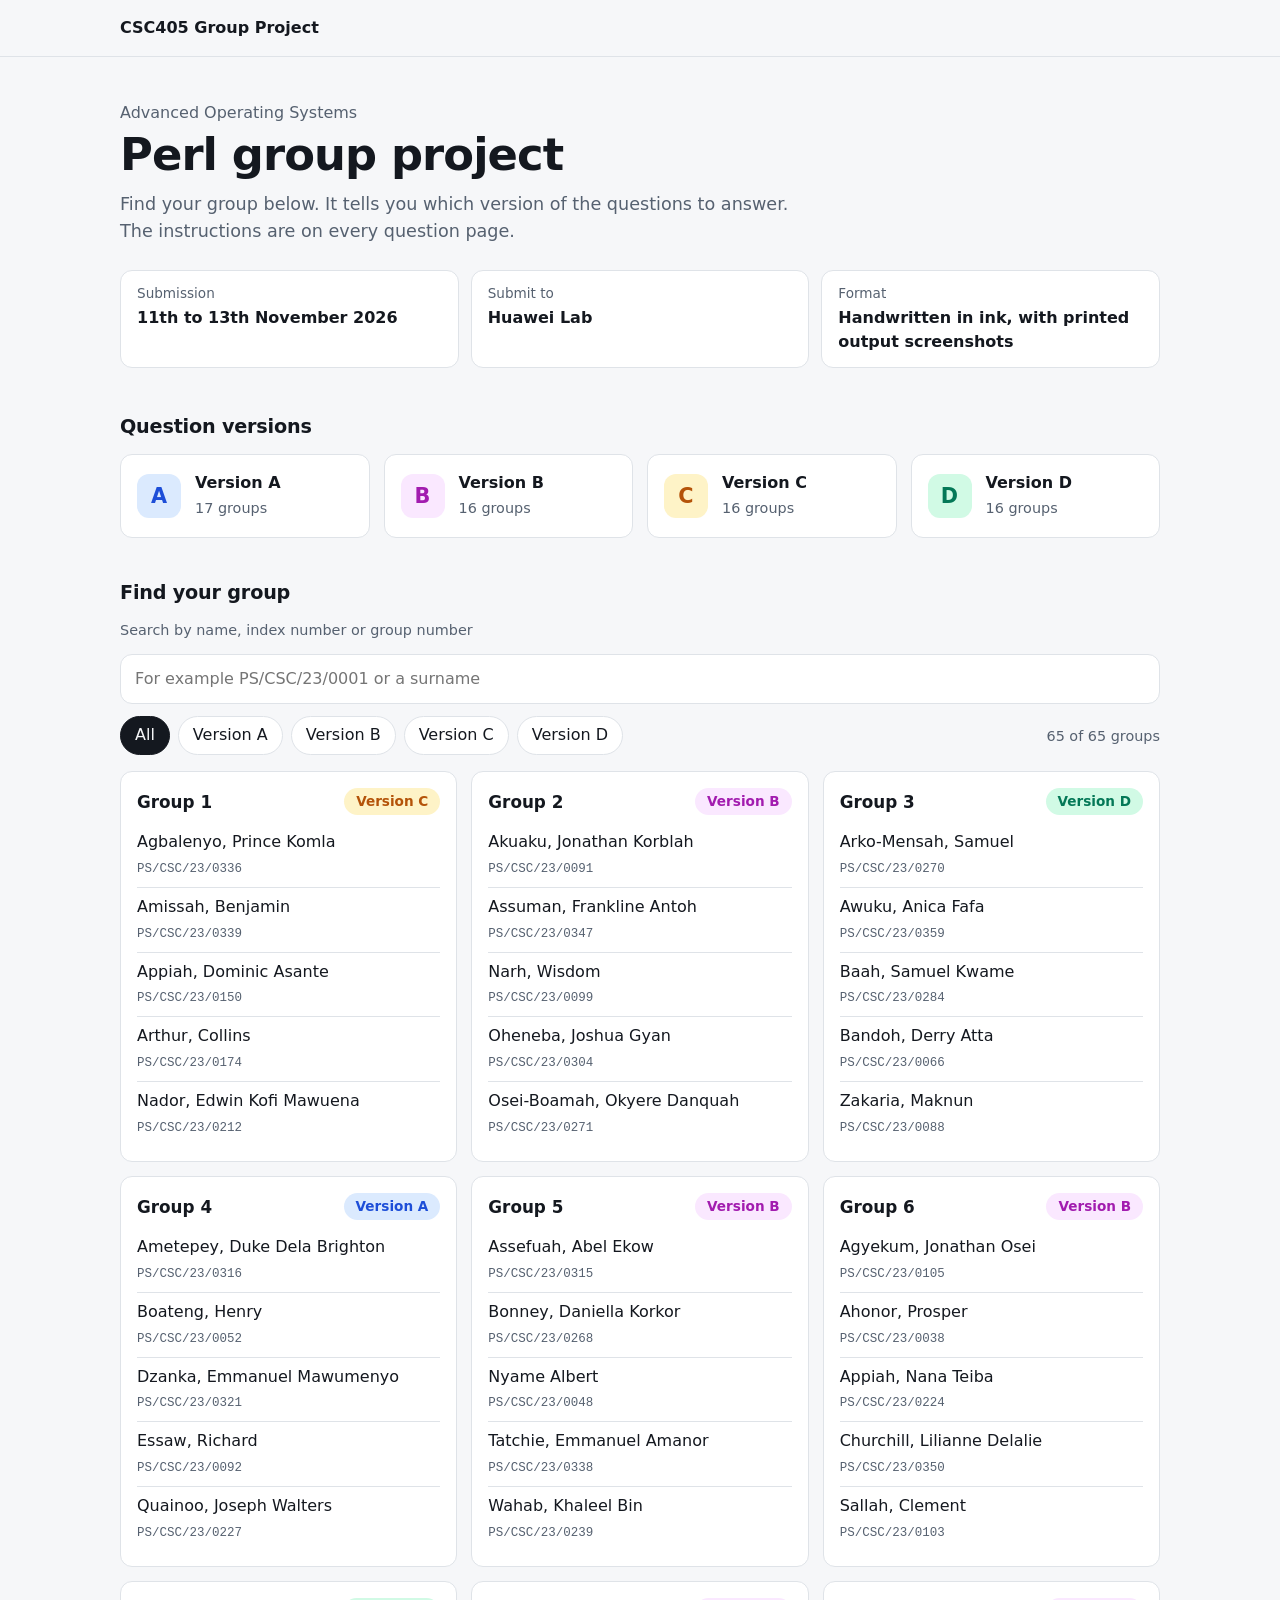
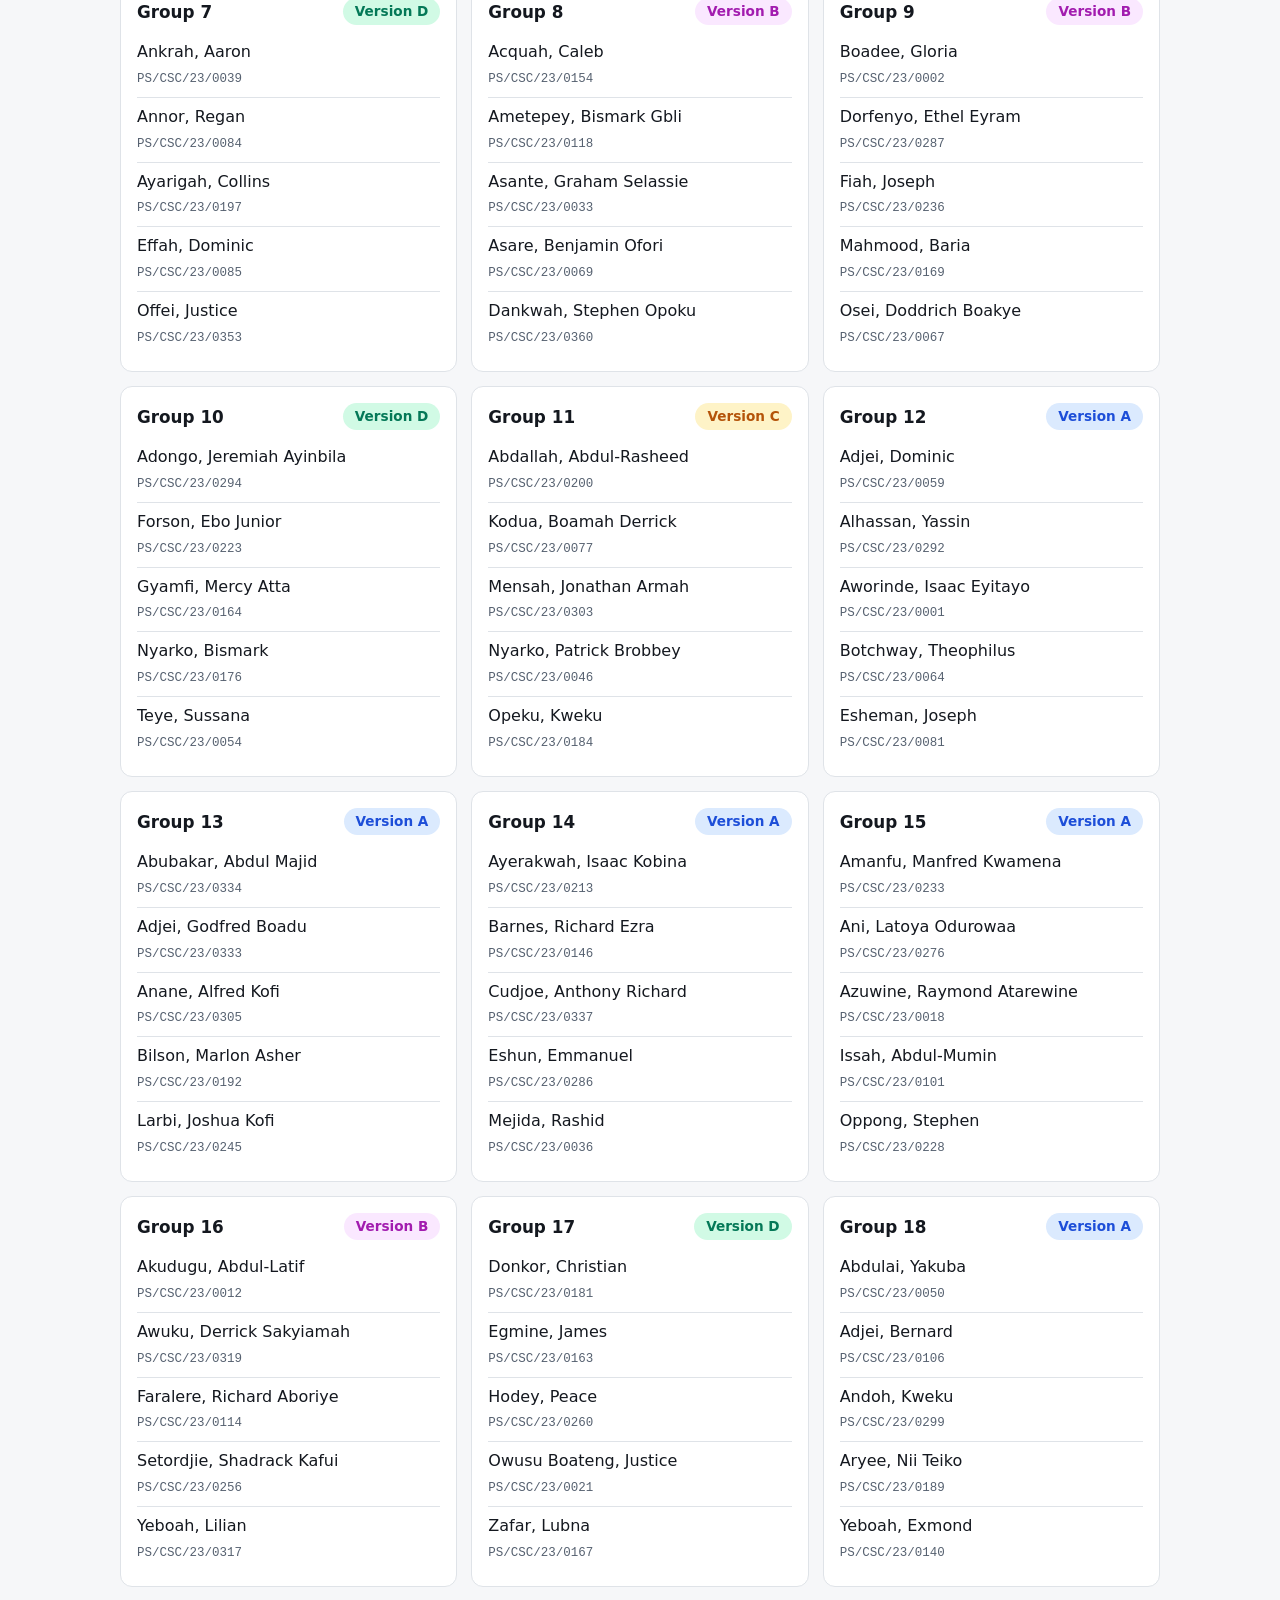
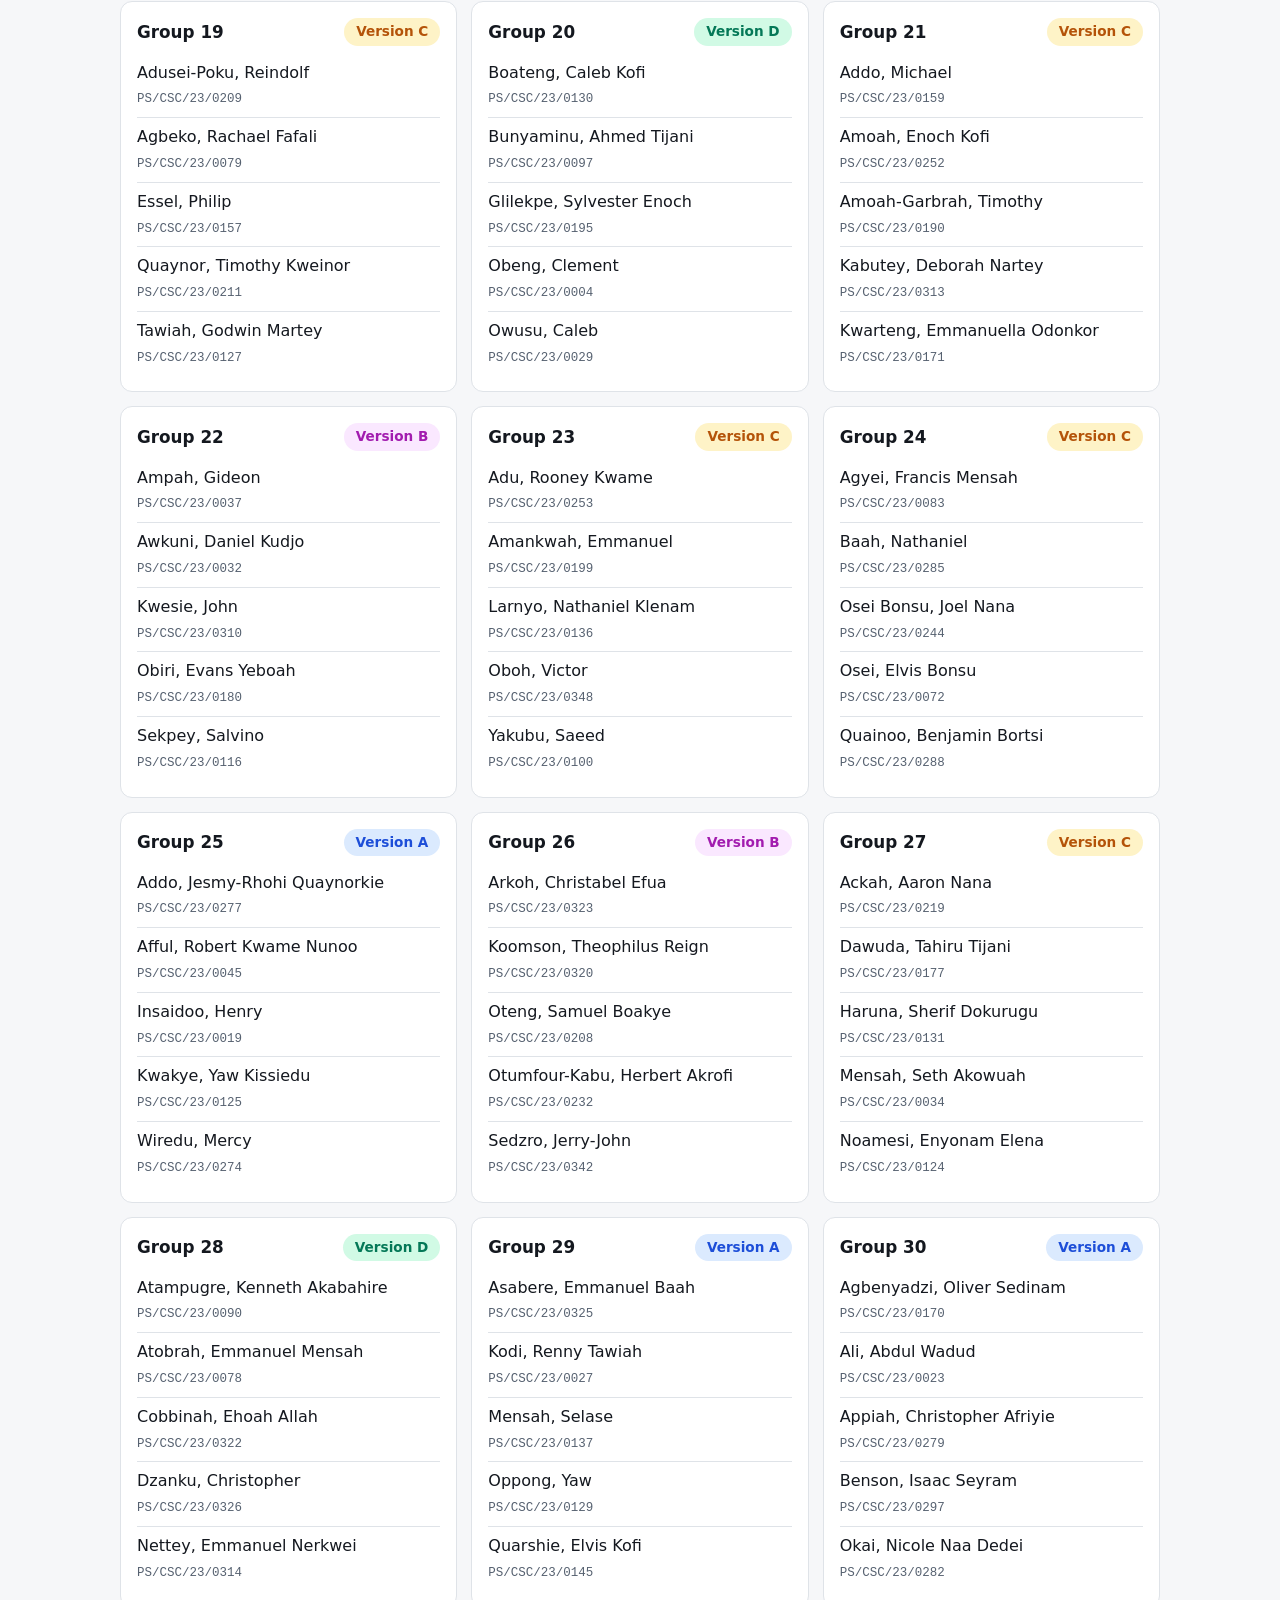
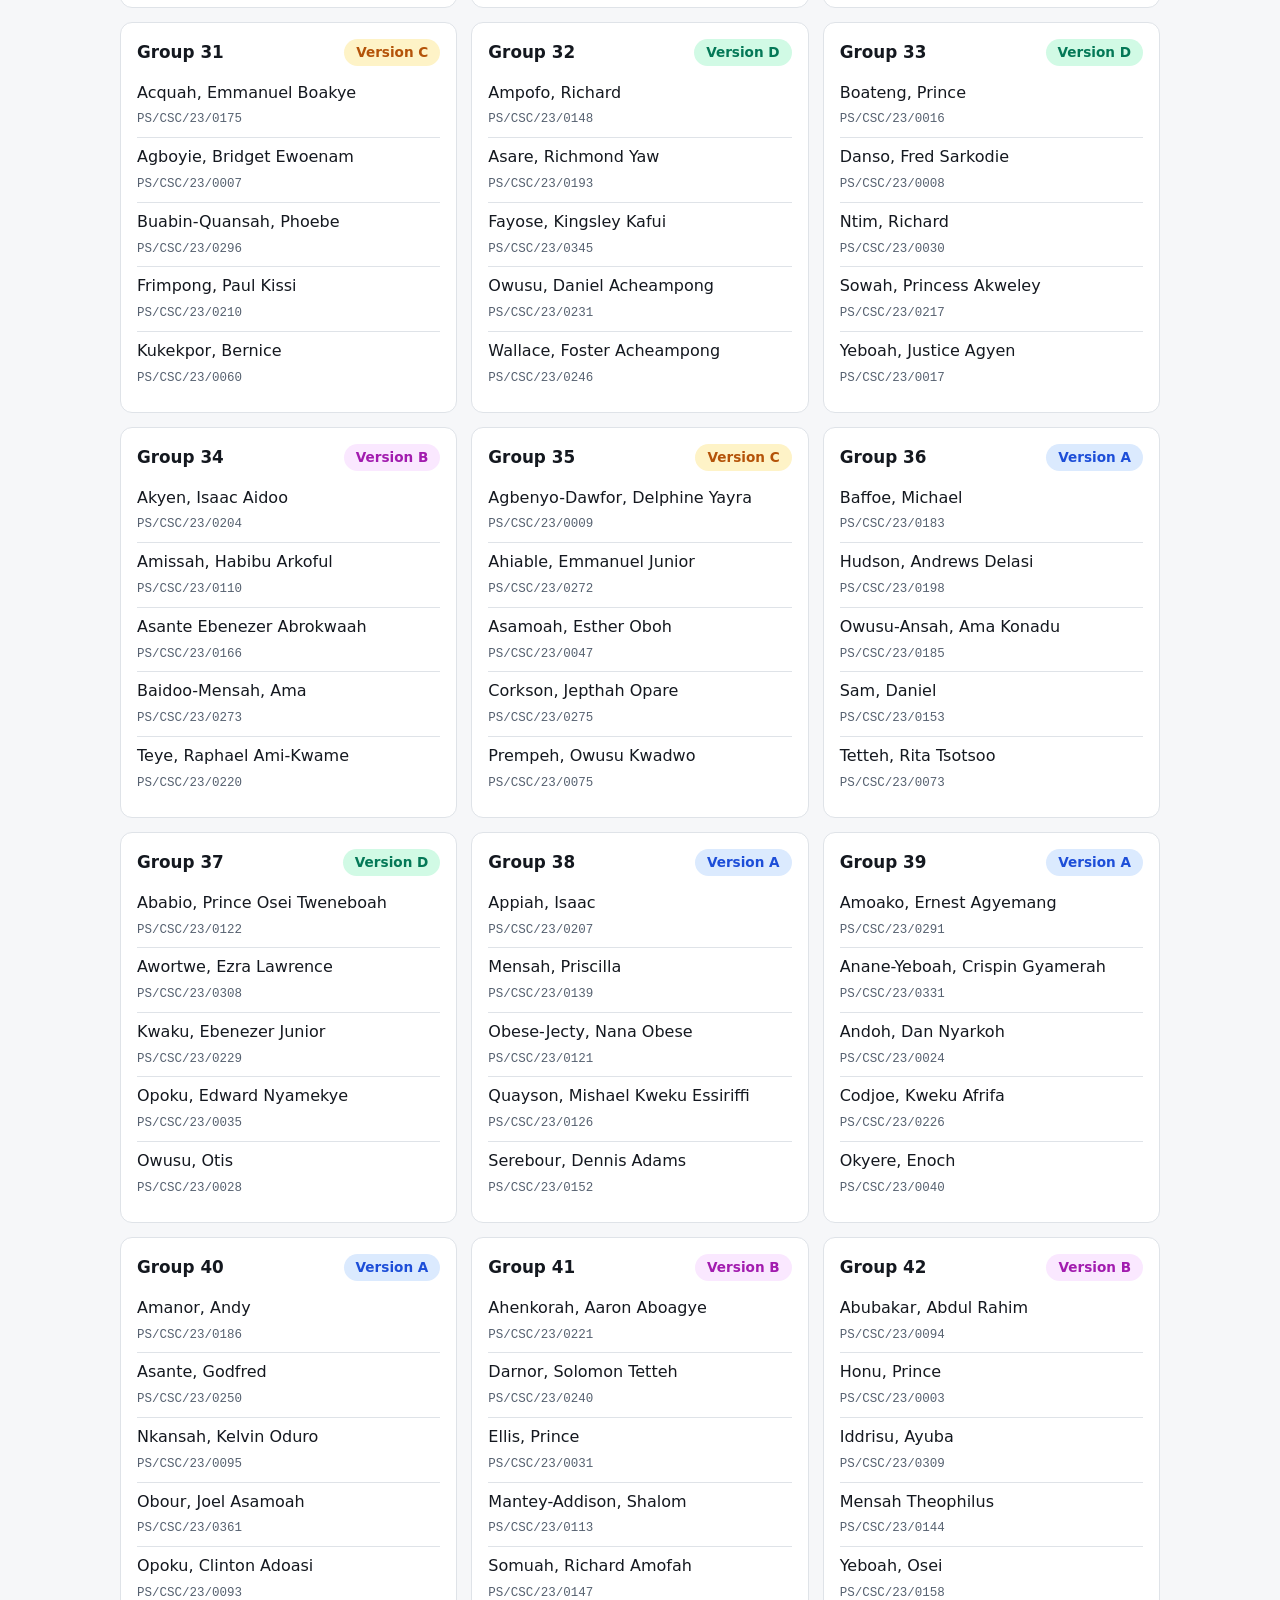
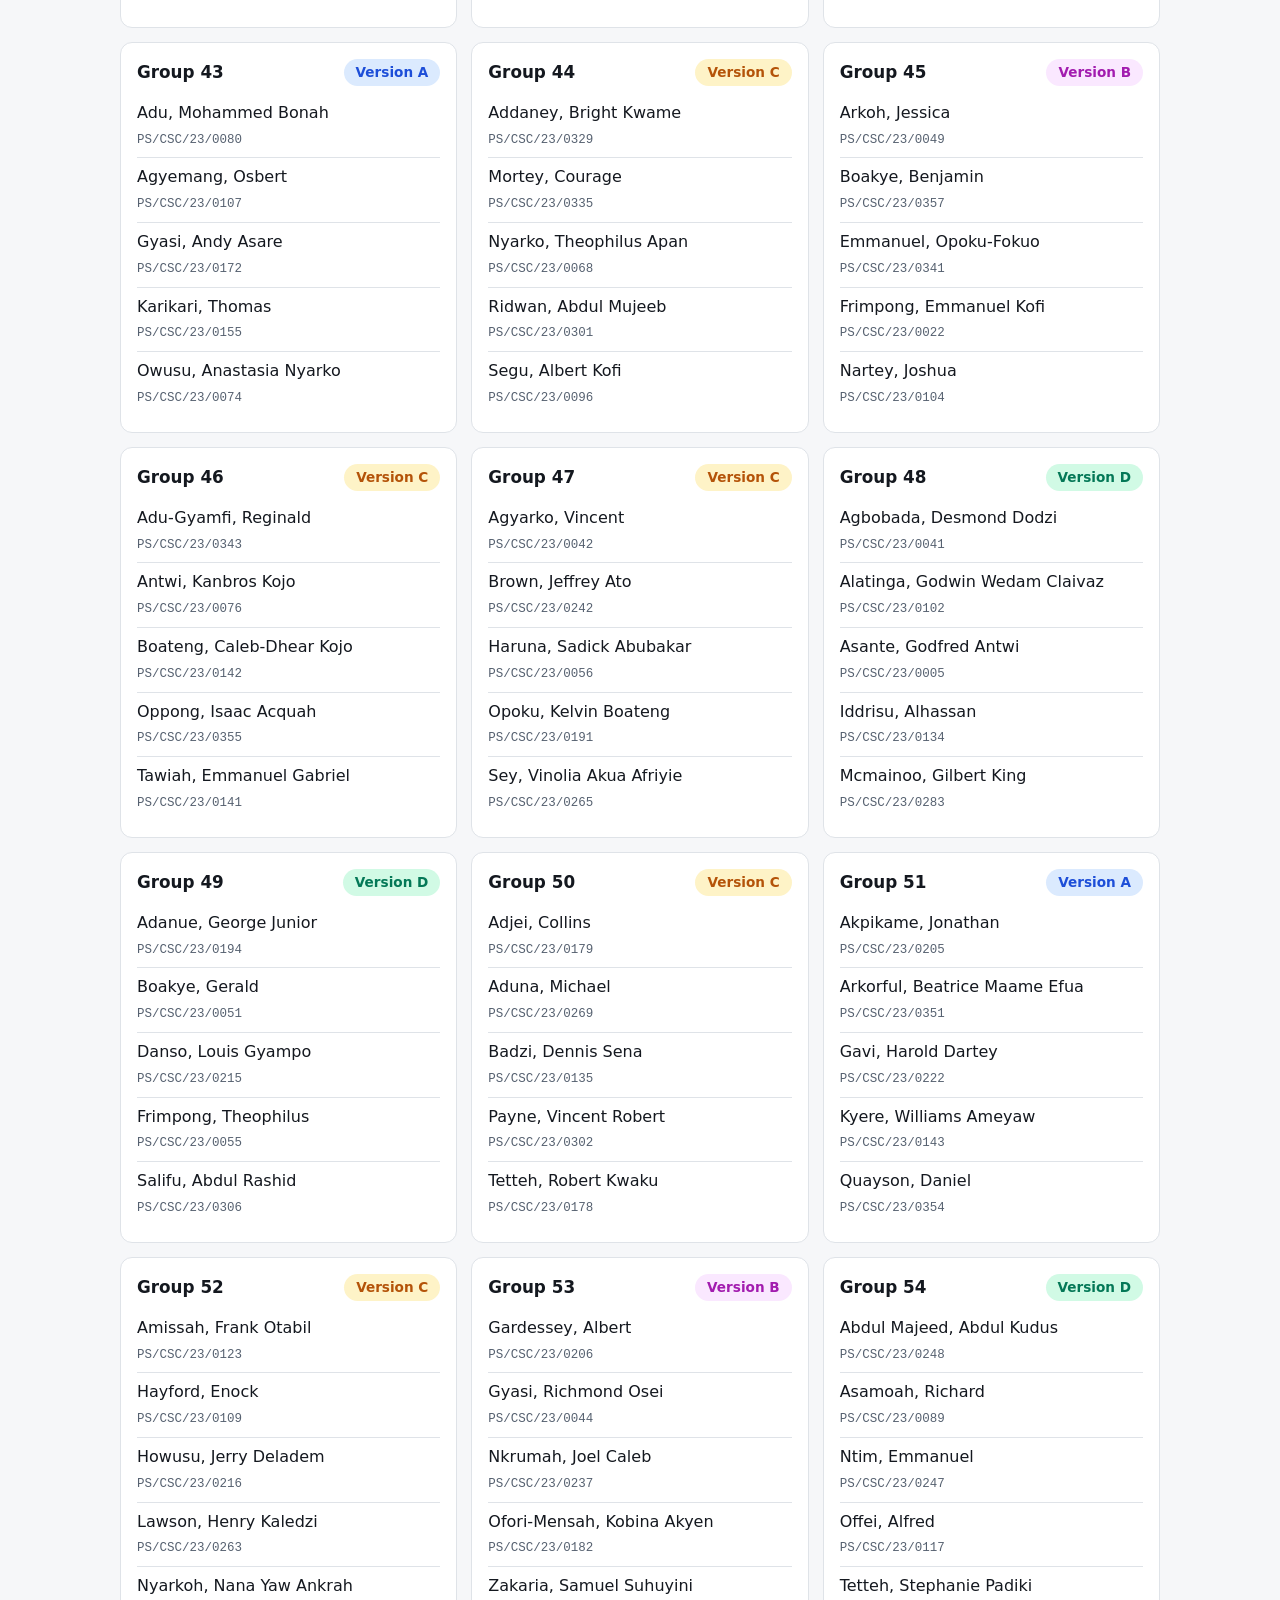
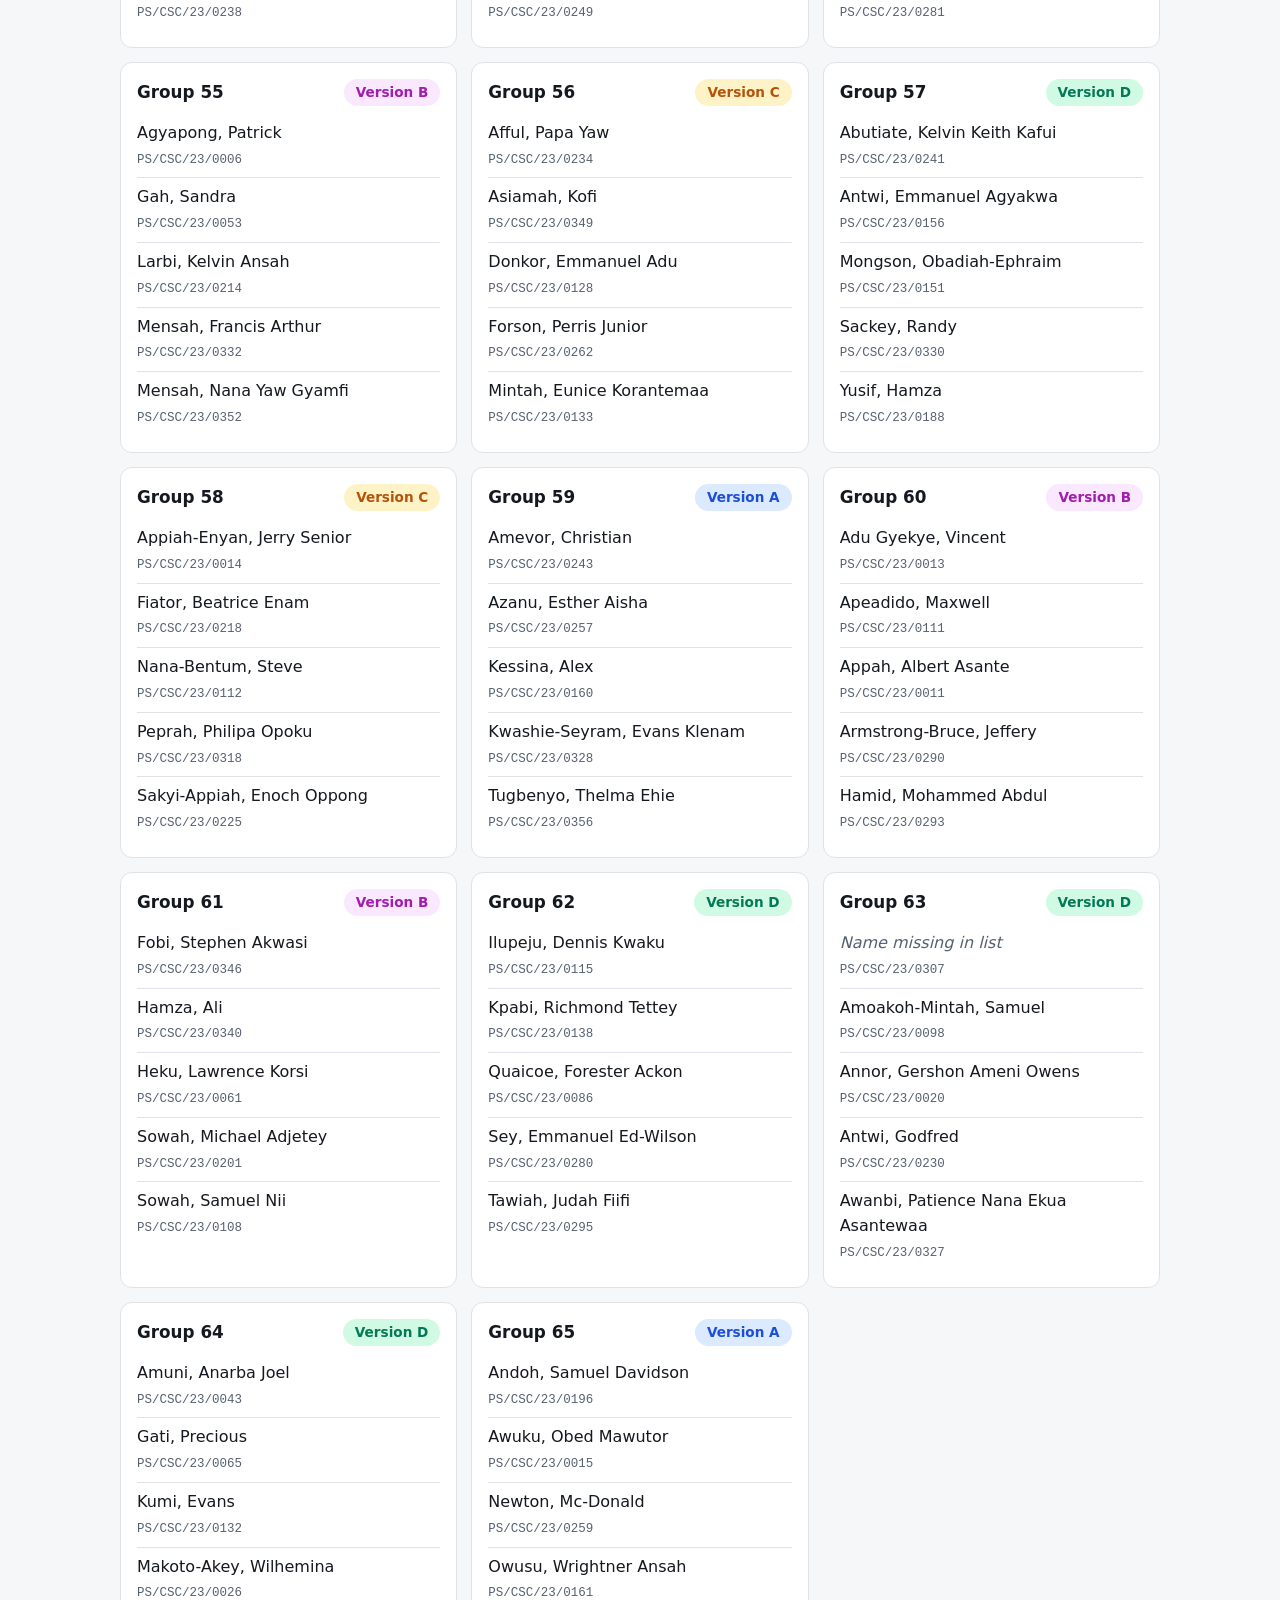
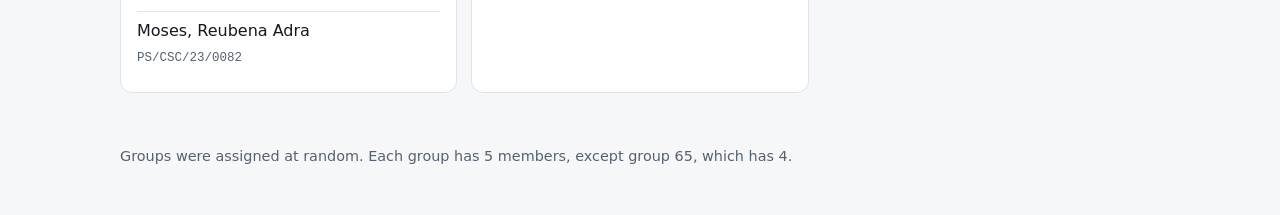
==== index.html @ 4ad29eab "perl" ====
<!DOCTYPE html>
<html lang="en"><head><meta charset="utf-8">
<meta name="viewport" content="width=device-width, initial-scale=1">
<meta name="robots" content="noindex, nofollow">
<meta name="description" content="Find your group and your version of the CSC405 Perl group project questions.">
<link rel="icon" href="data:,">
<link rel="stylesheet" href="style.css">
<title>CSC405 Perl Group Project</title></head>
<body>
<header class="bar"><div class="wrap bar-in"><span class="brand">CSC405 Group Project</span></div></header>
<main class="wrap">
<section class="hero"><p class="muted" style="margin-bottom:4px">Advanced Operating Systems</p><h1>Perl group project</h1>
<p class="lead">Find your group below. It tells you which version of the questions to answer. The instructions are on every question page.</p>
<dl class="facts"><div><dt>Submission</dt><dd>11th to 13th November 2026</dd></div><div><dt>Submit to</dt><dd>Huawei Lab</dd></div><div><dt>Format</dt><dd>Handwritten in ink, with printed output screenshots</dd></div></dl></section>
<section class="block"><h2>Question versions</h2><div class="vgrid"><a class="vcard" href="a.html"><span class="big v-a">A</span><span><strong>Version A</strong><span class="muted small">17 groups</span></span></a><a class="vcard" href="b.html"><span class="big v-b">B</span><span><strong>Version B</strong><span class="muted small">16 groups</span></span></a><a class="vcard" href="c.html"><span class="big v-c">C</span><span><strong>Version C</strong><span class="muted small">16 groups</span></span></a><a class="vcard" href="d.html"><span class="big v-d">D</span><span><strong>Version D</strong><span class="muted small">16 groups</span></span></a></div></section>
<section class="block"><h2>Find your group</h2>
<div class="find"><label class="small muted" for="q">Search by name, index number or group number</label><input id="q" type="search" placeholder="For example PS/CSC/23/0001 or a surname" autocomplete="off"><div class="chips"><button class="chip" type="button" data-v="all" aria-pressed="true">All</button><button class="chip" type="button" data-v="A" aria-pressed="false">Version A</button><button class="chip" type="button" data-v="B" aria-pressed="false">Version B</button><button class="chip" type="button" data-v="C" aria-pressed="false">Version C</button><button class="chip" type="button" data-v="D" aria-pressed="false">Version D</button><span id="count" class="small muted">65 of 65 groups</span></div></div>
<div class="grid">
<article class="group" id="g1" data-v="C" data-s="group 1 agbalenyo, prince komla ps/csc/23/0336 amissah, benjamin ps/csc/23/0339 appiah, dominic asante ps/csc/23/0150 arthur, collins ps/csc/23/0174 nador, edwin kofi mawuena ps/csc/23/0212"><div class="g-head"><h3>Group 1</h3><a class="badge v-c" href="c.html">Version C</a></div><ul class="mem"><li><span class="nm">Agbalenyo, Prince Komla</span><span class="rg">PS/CSC/23/0336</span></li><li><span class="nm">Amissah, Benjamin</span><span class="rg">PS/CSC/23/0339</span></li><li><span class="nm">Appiah, Dominic Asante</span><span class="rg">PS/CSC/23/0150</span></li><li><span class="nm">Arthur, Collins</span><span class="rg">PS/CSC/23/0174</span></li><li><span class="nm">Nador, Edwin Kofi Mawuena</span><span class="rg">PS/CSC/23/0212</span></li></ul></article>
<article class="group" id="g2" data-v="B" data-s="group 2 akuaku, jonathan korblah ps/csc/23/0091 assuman, frankline antoh ps/csc/23/0347 narh, wisdom ps/csc/23/0099 oheneba, joshua gyan ps/csc/23/0304 osei-boamah, okyere danquah ps/csc/23/0271"><div class="g-head"><h3>Group 2</h3><a class="badge v-b" href="b.html">Version B</a></div><ul class="mem"><li><span class="nm">Akuaku, Jonathan Korblah</span><span class="rg">PS/CSC/23/0091</span></li><li><span class="nm">Assuman, Frankline Antoh</span><span class="rg">PS/CSC/23/0347</span></li><li><span class="nm">Narh, Wisdom</span><span class="rg">PS/CSC/23/0099</span></li><li><span class="nm">Oheneba, Joshua Gyan</span><span class="rg">PS/CSC/23/0304</span></li><li><span class="nm">Osei-Boamah, Okyere Danquah</span><span class="rg">PS/CSC/23/0271</span></li></ul></article>
<article class="group" id="g3" data-v="D" data-s="group 3 arko-mensah, samuel ps/csc/23/0270 awuku, anica fafa ps/csc/23/0359 baah, samuel kwame ps/csc/23/0284 bandoh, derry atta ps/csc/23/0066 zakaria, maknun ps/csc/23/0088"><div class="g-head"><h3>Group 3</h3><a class="badge v-d" href="d.html">Version D</a></div><ul class="mem"><li><span class="nm">Arko-Mensah, Samuel</span><span class="rg">PS/CSC/23/0270</span></li><li><span class="nm">Awuku, Anica Fafa</span><span class="rg">PS/CSC/23/0359</span></li><li><span class="nm">Baah, Samuel Kwame</span><span class="rg">PS/CSC/23/0284</span></li><li><span class="nm">Bandoh, Derry Atta</span><span class="rg">PS/CSC/23/0066</span></li><li><span class="nm">Zakaria, Maknun</span><span class="rg">PS/CSC/23/0088</span></li></ul></article>
<article class="group" id="g4" data-v="A" data-s="group 4 ametepey, duke dela brighton ps/csc/23/0316 boateng, henry ps/csc/23/0052 dzanka, emmanuel mawumenyo ps/csc/23/0321 essaw, richard ps/csc/23/0092 quainoo, joseph walters ps/csc/23/0227"><div class="g-head"><h3>Group 4</h3><a class="badge v-a" href="a.html">Version A</a></div><ul class="mem"><li><span class="nm">Ametepey, Duke Dela Brighton</span><span class="rg">PS/CSC/23/0316</span></li><li><span class="nm">Boateng, Henry</span><span class="rg">PS/CSC/23/0052</span></li><li><span class="nm">Dzanka, Emmanuel Mawumenyo</span><span class="rg">PS/CSC/23/0321</span></li><li><span class="nm">Essaw, Richard</span><span class="rg">PS/CSC/23/0092</span></li><li><span class="nm">Quainoo, Joseph Walters</span><span class="rg">PS/CSC/23/0227</span></li></ul></article>
<article class="group" id="g5" data-v="B" data-s="group 5 assefuah, abel ekow ps/csc/23/0315 bonney, daniella korkor ps/csc/23/0268 nyame albert ps/csc/23/0048 tatchie, emmanuel amanor ps/csc/23/0338 wahab, khaleel bin ps/csc/23/0239"><div class="g-head"><h3>Group 5</h3><a class="badge v-b" href="b.html">Version B</a></div><ul class="mem"><li><span class="nm">Assefuah, Abel Ekow</span><span class="rg">PS/CSC/23/0315</span></li><li><span class="nm">Bonney, Daniella Korkor</span><span class="rg">PS/CSC/23/0268</span></li><li><span class="nm">Nyame Albert</span><span class="rg">PS/CSC/23/0048</span></li><li><span class="nm">Tatchie, Emmanuel Amanor</span><span class="rg">PS/CSC/23/0338</span></li><li><span class="nm">Wahab, Khaleel Bin</span><span class="rg">PS/CSC/23/0239</span></li></ul></article>
<article class="group" id="g6" data-v="B" data-s="group 6 agyekum, jonathan osei ps/csc/23/0105 ahonor, prosper ps/csc/23/0038 appiah, nana teiba ps/csc/23/0224 churchill, lilianne delalie ps/csc/23/0350 sallah, clement ps/csc/23/0103"><div class="g-head"><h3>Group 6</h3><a class="badge v-b" href="b.html">Version B</a></div><ul class="mem"><li><span class="nm">Agyekum, Jonathan Osei</span><span class="rg">PS/CSC/23/0105</span></li><li><span class="nm">Ahonor, Prosper</span><span class="rg">PS/CSC/23/0038</span></li><li><span class="nm">Appiah, Nana Teiba</span><span class="rg">PS/CSC/23/0224</span></li><li><span class="nm">Churchill, Lilianne Delalie</span><span class="rg">PS/CSC/23/0350</span></li><li><span class="nm">Sallah, Clement</span><span class="rg">PS/CSC/23/0103</span></li></ul></article>
<article class="group" id="g7" data-v="D" data-s="group 7 ankrah, aaron ps/csc/23/0039 annor, regan ps/csc/23/0084 ayarigah, collins ps/csc/23/0197 effah, dominic ps/csc/23/0085 offei, justice ps/csc/23/0353"><div class="g-head"><h3>Group 7</h3><a class="badge v-d" href="d.html">Version D</a></div><ul class="mem"><li><span class="nm">Ankrah, Aaron</span><span class="rg">PS/CSC/23/0039</span></li><li><span class="nm">Annor, Regan</span><span class="rg">PS/CSC/23/0084</span></li><li><span class="nm">Ayarigah, Collins</span><span class="rg">PS/CSC/23/0197</span></li><li><span class="nm">Effah, Dominic</span><span class="rg">PS/CSC/23/0085</span></li><li><span class="nm">Offei, Justice</span><span class="rg">PS/CSC/23/0353</span></li></ul></article>
<article class="group" id="g8" data-v="B" data-s="group 8 acquah, caleb ps/csc/23/0154 ametepey, bismark gbli ps/csc/23/0118 asante, graham selassie ps/csc/23/0033 asare, benjamin ofori ps/csc/23/0069 dankwah, stephen opoku ps/csc/23/0360"><div class="g-head"><h3>Group 8</h3><a class="badge v-b" href="b.html">Version B</a></div><ul class="mem"><li><span class="nm">Acquah, Caleb</span><span class="rg">PS/CSC/23/0154</span></li><li><span class="nm">Ametepey, Bismark Gbli</span><span class="rg">PS/CSC/23/0118</span></li><li><span class="nm">Asante, Graham Selassie</span><span class="rg">PS/CSC/23/0033</span></li><li><span class="nm">Asare, Benjamin Ofori</span><span class="rg">PS/CSC/23/0069</span></li><li><span class="nm">Dankwah, Stephen Opoku</span><span class="rg">PS/CSC/23/0360</span></li></ul></article>
<article class="group" id="g9" data-v="B" data-s="group 9 boadee, gloria ps/csc/23/0002 dorfenyo, ethel eyram ps/csc/23/0287 fiah, joseph ps/csc/23/0236 mahmood, baria ps/csc/23/0169 osei, doddrich boakye ps/csc/23/0067"><div class="g-head"><h3>Group 9</h3><a class="badge v-b" href="b.html">Version B</a></div><ul class="mem"><li><span class="nm">Boadee, Gloria</span><span class="rg">PS/CSC/23/0002</span></li><li><span class="nm">Dorfenyo, Ethel Eyram</span><span class="rg">PS/CSC/23/0287</span></li><li><span class="nm">Fiah, Joseph</span><span class="rg">PS/CSC/23/0236</span></li><li><span class="nm">Mahmood, Baria</span><span class="rg">PS/CSC/23/0169</span></li><li><span class="nm">Osei, Doddrich Boakye</span><span class="rg">PS/CSC/23/0067</span></li></ul></article>
<article class="group" id="g10" data-v="D" data-s="group 10 adongo, jeremiah ayinbila ps/csc/23/0294 forson, ebo junior ps/csc/23/0223 gyamfi, mercy atta ps/csc/23/0164 nyarko, bismark ps/csc/23/0176 teye, sussana ps/csc/23/0054"><div class="g-head"><h3>Group 10</h3><a class="badge v-d" href="d.html">Version D</a></div><ul class="mem"><li><span class="nm">Adongo, Jeremiah Ayinbila</span><span class="rg">PS/CSC/23/0294</span></li><li><span class="nm">Forson, Ebo Junior</span><span class="rg">PS/CSC/23/0223</span></li><li><span class="nm">Gyamfi, Mercy Atta</span><span class="rg">PS/CSC/23/0164</span></li><li><span class="nm">Nyarko, Bismark</span><span class="rg">PS/CSC/23/0176</span></li><li><span class="nm">Teye, Sussana</span><span class="rg">PS/CSC/23/0054</span></li></ul></article>
<article class="group" id="g11" data-v="C" data-s="group 11 abdallah, abdul-rasheed ps/csc/23/0200 kodua, boamah derrick ps/csc/23/0077 mensah, jonathan armah ps/csc/23/0303 nyarko, patrick brobbey ps/csc/23/0046 opeku, kweku ps/csc/23/0184"><div class="g-head"><h3>Group 11</h3><a class="badge v-c" href="c.html">Version C</a></div><ul class="mem"><li><span class="nm">Abdallah, Abdul-Rasheed</span><span class="rg">PS/CSC/23/0200</span></li><li><span class="nm">Kodua, Boamah Derrick</span><span class="rg">PS/CSC/23/0077</span></li><li><span class="nm">Mensah, Jonathan Armah</span><span class="rg">PS/CSC/23/0303</span></li><li><span class="nm">Nyarko, Patrick Brobbey</span><span class="rg">PS/CSC/23/0046</span></li><li><span class="nm">Opeku, Kweku</span><span class="rg">PS/CSC/23/0184</span></li></ul></article>
<article class="group" id="g12" data-v="A" data-s="group 12 adjei, dominic ps/csc/23/0059 alhassan, yassin ps/csc/23/0292 aworinde, isaac eyitayo ps/csc/23/0001 botchway, theophilus ps/csc/23/0064 esheman, joseph ps/csc/23/0081"><div class="g-head"><h3>Group 12</h3><a class="badge v-a" href="a.html">Version A</a></div><ul class="mem"><li><span class="nm">Adjei, Dominic</span><span class="rg">PS/CSC/23/0059</span></li><li><span class="nm">Alhassan, Yassin</span><span class="rg">PS/CSC/23/0292</span></li><li><span class="nm">Aworinde, Isaac Eyitayo</span><span class="rg">PS/CSC/23/0001</span></li><li><span class="nm">Botchway, Theophilus</span><span class="rg">PS/CSC/23/0064</span></li><li><span class="nm">Esheman, Joseph</span><span class="rg">PS/CSC/23/0081</span></li></ul></article>
<article class="group" id="g13" data-v="A" data-s="group 13 abubakar, abdul majid ps/csc/23/0334 adjei, godfred boadu ps/csc/23/0333 anane, alfred kofi ps/csc/23/0305 bilson, marlon asher ps/csc/23/0192 larbi, joshua kofi ps/csc/23/0245"><div class="g-head"><h3>Group 13</h3><a class="badge v-a" href="a.html">Version A</a></div><ul class="mem"><li><span class="nm">Abubakar, Abdul Majid</span><span class="rg">PS/CSC/23/0334</span></li><li><span class="nm">Adjei, Godfred Boadu</span><span class="rg">PS/CSC/23/0333</span></li><li><span class="nm">Anane, Alfred Kofi</span><span class="rg">PS/CSC/23/0305</span></li><li><span class="nm">Bilson, Marlon Asher</span><span class="rg">PS/CSC/23/0192</span></li><li><span class="nm">Larbi, Joshua Kofi</span><span class="rg">PS/CSC/23/0245</span></li></ul></article>
<article class="group" id="g14" data-v="A" data-s="group 14 ayerakwah, isaac kobina ps/csc/23/0213 barnes, richard ezra ps/csc/23/0146 cudjoe, anthony richard ps/csc/23/0337 eshun, emmanuel ps/csc/23/0286 mejida, rashid ps/csc/23/0036"><div class="g-head"><h3>Group 14</h3><a class="badge v-a" href="a.html">Version A</a></div><ul class="mem"><li><span class="nm">Ayerakwah, Isaac Kobina</span><span class="rg">PS/CSC/23/0213</span></li><li><span class="nm">Barnes, Richard Ezra</span><span class="rg">PS/CSC/23/0146</span></li><li><span class="nm">Cudjoe, Anthony Richard</span><span class="rg">PS/CSC/23/0337</span></li><li><span class="nm">Eshun, Emmanuel</span><span class="rg">PS/CSC/23/0286</span></li><li><span class="nm">Mejida, Rashid</span><span class="rg">PS/CSC/23/0036</span></li></ul></article>
<article class="group" id="g15" data-v="A" data-s="group 15 amanfu, manfred kwamena ps/csc/23/0233 ani, latoya odurowaa ps/csc/23/0276 azuwine, raymond atarewine ps/csc/23/0018 issah, abdul-mumin ps/csc/23/0101 oppong, stephen ps/csc/23/0228"><div class="g-head"><h3>Group 15</h3><a class="badge v-a" href="a.html">Version A</a></div><ul class="mem"><li><span class="nm">Amanfu, Manfred Kwamena</span><span class="rg">PS/CSC/23/0233</span></li><li><span class="nm">Ani, Latoya Odurowaa</span><span class="rg">PS/CSC/23/0276</span></li><li><span class="nm">Azuwine, Raymond Atarewine</span><span class="rg">PS/CSC/23/0018</span></li><li><span class="nm">Issah, Abdul-Mumin</span><span class="rg">PS/CSC/23/0101</span></li><li><span class="nm">Oppong, Stephen</span><span class="rg">PS/CSC/23/0228</span></li></ul></article>
<article class="group" id="g16" data-v="B" data-s="group 16 akudugu, abdul-latif ps/csc/23/0012 awuku, derrick sakyiamah ps/csc/23/0319 faralere, richard aboriye ps/csc/23/0114 setordjie, shadrack kafui ps/csc/23/0256 yeboah, lilian ps/csc/23/0317"><div class="g-head"><h3>Group 16</h3><a class="badge v-b" href="b.html">Version B</a></div><ul class="mem"><li><span class="nm">Akudugu, Abdul-Latif</span><span class="rg">PS/CSC/23/0012</span></li><li><span class="nm">Awuku, Derrick Sakyiamah</span><span class="rg">PS/CSC/23/0319</span></li><li><span class="nm">Faralere, Richard Aboriye</span><span class="rg">PS/CSC/23/0114</span></li><li><span class="nm">Setordjie, Shadrack Kafui</span><span class="rg">PS/CSC/23/0256</span></li><li><span class="nm">Yeboah, Lilian</span><span class="rg">PS/CSC/23/0317</span></li></ul></article>
<article class="group" id="g17" data-v="D" data-s="group 17 donkor, christian ps/csc/23/0181 egmine, james ps/csc/23/0163 hodey, peace ps/csc/23/0260 owusu boateng, justice ps/csc/23/0021 zafar, lubna ps/csc/23/0167"><div class="g-head"><h3>Group 17</h3><a class="badge v-d" href="d.html">Version D</a></div><ul class="mem"><li><span class="nm">Donkor, Christian</span><span class="rg">PS/CSC/23/0181</span></li><li><span class="nm">Egmine, James</span><span class="rg">PS/CSC/23/0163</span></li><li><span class="nm">Hodey, Peace</span><span class="rg">PS/CSC/23/0260</span></li><li><span class="nm">Owusu Boateng, Justice</span><span class="rg">PS/CSC/23/0021</span></li><li><span class="nm">Zafar, Lubna</span><span class="rg">PS/CSC/23/0167</span></li></ul></article>
<article class="group" id="g18" data-v="A" data-s="group 18 abdulai, yakuba ps/csc/23/0050 adjei, bernard ps/csc/23/0106 andoh, kweku ps/csc/23/0299 aryee, nii teiko ps/csc/23/0189 yeboah, exmond ps/csc/23/0140"><div class="g-head"><h3>Group 18</h3><a class="badge v-a" href="a.html">Version A</a></div><ul class="mem"><li><span class="nm">Abdulai, Yakuba</span><span class="rg">PS/CSC/23/0050</span></li><li><span class="nm">Adjei, Bernard</span><span class="rg">PS/CSC/23/0106</span></li><li><span class="nm">Andoh, Kweku</span><span class="rg">PS/CSC/23/0299</span></li><li><span class="nm">Aryee, Nii Teiko</span><span class="rg">PS/CSC/23/0189</span></li><li><span class="nm">Yeboah, Exmond</span><span class="rg">PS/CSC/23/0140</span></li></ul></article>
<article class="group" id="g19" data-v="C" data-s="group 19 adusei-poku, reindolf ps/csc/23/0209 agbeko, rachael fafali ps/csc/23/0079 essel, philip ps/csc/23/0157 quaynor, timothy kweinor ps/csc/23/0211 tawiah, godwin martey ps/csc/23/0127"><div class="g-head"><h3>Group 19</h3><a class="badge v-c" href="c.html">Version C</a></div><ul class="mem"><li><span class="nm">Adusei-Poku, Reindolf</span><span class="rg">PS/CSC/23/0209</span></li><li><span class="nm">Agbeko, Rachael Fafali</span><span class="rg">PS/CSC/23/0079</span></li><li><span class="nm">Essel, Philip</span><span class="rg">PS/CSC/23/0157</span></li><li><span class="nm">Quaynor, Timothy Kweinor</span><span class="rg">PS/CSC/23/0211</span></li><li><span class="nm">Tawiah, Godwin Martey</span><span class="rg">PS/CSC/23/0127</span></li></ul></article>
<article class="group" id="g20" data-v="D" data-s="group 20 boateng, caleb kofi ps/csc/23/0130 bunyaminu, ahmed tijani ps/csc/23/0097 glilekpe, sylvester enoch ps/csc/23/0195 obeng, clement ps/csc/23/0004 owusu, caleb ps/csc/23/0029"><div class="g-head"><h3>Group 20</h3><a class="badge v-d" href="d.html">Version D</a></div><ul class="mem"><li><span class="nm">Boateng, Caleb Kofi</span><span class="rg">PS/CSC/23/0130</span></li><li><span class="nm">Bunyaminu, Ahmed Tijani</span><span class="rg">PS/CSC/23/0097</span></li><li><span class="nm">Glilekpe, Sylvester Enoch</span><span class="rg">PS/CSC/23/0195</span></li><li><span class="nm">Obeng, Clement</span><span class="rg">PS/CSC/23/0004</span></li><li><span class="nm">Owusu, Caleb</span><span class="rg">PS/CSC/23/0029</span></li></ul></article>
<article class="group" id="g21" data-v="C" data-s="group 21 addo, michael ps/csc/23/0159 amoah, enoch kofi ps/csc/23/0252 amoah-garbrah, timothy ps/csc/23/0190 kabutey, deborah nartey ps/csc/23/0313 kwarteng, emmanuella odonkor ps/csc/23/0171"><div class="g-head"><h3>Group 21</h3><a class="badge v-c" href="c.html">Version C</a></div><ul class="mem"><li><span class="nm">Addo, Michael</span><span class="rg">PS/CSC/23/0159</span></li><li><span class="nm">Amoah, Enoch Kofi</span><span class="rg">PS/CSC/23/0252</span></li><li><span class="nm">Amoah-Garbrah, Timothy</span><span class="rg">PS/CSC/23/0190</span></li><li><span class="nm">Kabutey, Deborah Nartey</span><span class="rg">PS/CSC/23/0313</span></li><li><span class="nm">Kwarteng, Emmanuella Odonkor</span><span class="rg">PS/CSC/23/0171</span></li></ul></article>
<article class="group" id="g22" data-v="B" data-s="group 22 ampah, gideon ps/csc/23/0037 awkuni, daniel kudjo ps/csc/23/0032 kwesie, john ps/csc/23/0310 obiri, evans yeboah ps/csc/23/0180 sekpey, salvino ps/csc/23/0116"><div class="g-head"><h3>Group 22</h3><a class="badge v-b" href="b.html">Version B</a></div><ul class="mem"><li><span class="nm">Ampah, Gideon</span><span class="rg">PS/CSC/23/0037</span></li><li><span class="nm">Awkuni, Daniel Kudjo</span><span class="rg">PS/CSC/23/0032</span></li><li><span class="nm">Kwesie, John</span><span class="rg">PS/CSC/23/0310</span></li><li><span class="nm">Obiri, Evans Yeboah</span><span class="rg">PS/CSC/23/0180</span></li><li><span class="nm">Sekpey, Salvino</span><span class="rg">PS/CSC/23/0116</span></li></ul></article>
<article class="group" id="g23" data-v="C" data-s="group 23 adu, rooney kwame ps/csc/23/0253 amankwah, emmanuel ps/csc/23/0199 larnyo, nathaniel klenam ps/csc/23/0136 oboh, victor ps/csc/23/0348 yakubu, saeed ps/csc/23/0100"><div class="g-head"><h3>Group 23</h3><a class="badge v-c" href="c.html">Version C</a></div><ul class="mem"><li><span class="nm">Adu, Rooney Kwame</span><span class="rg">PS/CSC/23/0253</span></li><li><span class="nm">Amankwah, Emmanuel</span><span class="rg">PS/CSC/23/0199</span></li><li><span class="nm">Larnyo, Nathaniel Klenam</span><span class="rg">PS/CSC/23/0136</span></li><li><span class="nm">Oboh, Victor</span><span class="rg">PS/CSC/23/0348</span></li><li><span class="nm">Yakubu, Saeed</span><span class="rg">PS/CSC/23/0100</span></li></ul></article>
<article class="group" id="g24" data-v="C" data-s="group 24 agyei, francis mensah ps/csc/23/0083 baah, nathaniel ps/csc/23/0285 osei bonsu, joel nana ps/csc/23/0244 osei, elvis bonsu ps/csc/23/0072 quainoo, benjamin bortsi ps/csc/23/0288"><div class="g-head"><h3>Group 24</h3><a class="badge v-c" href="c.html">Version C</a></div><ul class="mem"><li><span class="nm">Agyei, Francis Mensah</span><span class="rg">PS/CSC/23/0083</span></li><li><span class="nm">Baah, Nathaniel</span><span class="rg">PS/CSC/23/0285</span></li><li><span class="nm">Osei Bonsu, Joel Nana</span><span class="rg">PS/CSC/23/0244</span></li><li><span class="nm">Osei, Elvis Bonsu</span><span class="rg">PS/CSC/23/0072</span></li><li><span class="nm">Quainoo, Benjamin Bortsi</span><span class="rg">PS/CSC/23/0288</span></li></ul></article>
<article class="group" id="g25" data-v="A" data-s="group 25 addo, jesmy-rhohi quaynorkie ps/csc/23/0277 afful, robert kwame nunoo ps/csc/23/0045 insaidoo, henry ps/csc/23/0019 kwakye, yaw kissiedu ps/csc/23/0125 wiredu, mercy ps/csc/23/0274"><div class="g-head"><h3>Group 25</h3><a class="badge v-a" href="a.html">Version A</a></div><ul class="mem"><li><span class="nm">Addo, Jesmy-Rhohi Quaynorkie</span><span class="rg">PS/CSC/23/0277</span></li><li><span class="nm">Afful, Robert Kwame Nunoo</span><span class="rg">PS/CSC/23/0045</span></li><li><span class="nm">Insaidoo, Henry</span><span class="rg">PS/CSC/23/0019</span></li><li><span class="nm">Kwakye, Yaw Kissiedu</span><span class="rg">PS/CSC/23/0125</span></li><li><span class="nm">Wiredu, Mercy</span><span class="rg">PS/CSC/23/0274</span></li></ul></article>
<article class="group" id="g26" data-v="B" data-s="group 26 arkoh, christabel efua ps/csc/23/0323 koomson, theophilus reign ps/csc/23/0320 oteng, samuel boakye ps/csc/23/0208 otumfour-kabu, herbert akrofi ps/csc/23/0232 sedzro, jerry-john ps/csc/23/0342"><div class="g-head"><h3>Group 26</h3><a class="badge v-b" href="b.html">Version B</a></div><ul class="mem"><li><span class="nm">Arkoh, Christabel Efua</span><span class="rg">PS/CSC/23/0323</span></li><li><span class="nm">Koomson, Theophilus Reign</span><span class="rg">PS/CSC/23/0320</span></li><li><span class="nm">Oteng, Samuel Boakye</span><span class="rg">PS/CSC/23/0208</span></li><li><span class="nm">Otumfour-Kabu, Herbert Akrofi</span><span class="rg">PS/CSC/23/0232</span></li><li><span class="nm">Sedzro, Jerry-John</span><span class="rg">PS/CSC/23/0342</span></li></ul></article>
<article class="group" id="g27" data-v="C" data-s="group 27 ackah, aaron nana ps/csc/23/0219 dawuda, tahiru tijani ps/csc/23/0177 haruna, sherif dokurugu ps/csc/23/0131 mensah, seth akowuah ps/csc/23/0034 noamesi, enyonam elena ps/csc/23/0124"><div class="g-head"><h3>Group 27</h3><a class="badge v-c" href="c.html">Version C</a></div><ul class="mem"><li><span class="nm">Ackah, Aaron Nana</span><span class="rg">PS/CSC/23/0219</span></li><li><span class="nm">Dawuda, Tahiru Tijani</span><span class="rg">PS/CSC/23/0177</span></li><li><span class="nm">Haruna, Sherif Dokurugu</span><span class="rg">PS/CSC/23/0131</span></li><li><span class="nm">Mensah, Seth Akowuah</span><span class="rg">PS/CSC/23/0034</span></li><li><span class="nm">Noamesi, Enyonam Elena</span><span class="rg">PS/CSC/23/0124</span></li></ul></article>
<article class="group" id="g28" data-v="D" data-s="group 28 atampugre, kenneth akabahire ps/csc/23/0090 atobrah, emmanuel mensah ps/csc/23/0078 cobbinah, ehoah allah ps/csc/23/0322 dzanku, christopher ps/csc/23/0326 nettey, emmanuel nerkwei ps/csc/23/0314"><div class="g-head"><h3>Group 28</h3><a class="badge v-d" href="d.html">Version D</a></div><ul class="mem"><li><span class="nm">Atampugre, Kenneth Akabahire</span><span class="rg">PS/CSC/23/0090</span></li><li><span class="nm">Atobrah, Emmanuel Mensah</span><span class="rg">PS/CSC/23/0078</span></li><li><span class="nm">Cobbinah, Ehoah Allah</span><span class="rg">PS/CSC/23/0322</span></li><li><span class="nm">Dzanku, Christopher</span><span class="rg">PS/CSC/23/0326</span></li><li><span class="nm">Nettey, Emmanuel Nerkwei</span><span class="rg">PS/CSC/23/0314</span></li></ul></article>
<article class="group" id="g29" data-v="A" data-s="group 29 asabere, emmanuel baah ps/csc/23/0325 kodi, renny tawiah ps/csc/23/0027 mensah, selase ps/csc/23/0137 oppong, yaw ps/csc/23/0129 quarshie, elvis kofi ps/csc/23/0145"><div class="g-head"><h3>Group 29</h3><a class="badge v-a" href="a.html">Version A</a></div><ul class="mem"><li><span class="nm">Asabere, Emmanuel Baah</span><span class="rg">PS/CSC/23/0325</span></li><li><span class="nm">Kodi, Renny Tawiah</span><span class="rg">PS/CSC/23/0027</span></li><li><span class="nm">Mensah, Selase</span><span class="rg">PS/CSC/23/0137</span></li><li><span class="nm">Oppong, Yaw</span><span class="rg">PS/CSC/23/0129</span></li><li><span class="nm">Quarshie, Elvis Kofi</span><span class="rg">PS/CSC/23/0145</span></li></ul></article>
<article class="group" id="g30" data-v="A" data-s="group 30 agbenyadzi, oliver sedinam ps/csc/23/0170 ali, abdul wadud ps/csc/23/0023 appiah, christopher afriyie ps/csc/23/0279 benson, isaac seyram ps/csc/23/0297 okai, nicole naa dedei ps/csc/23/0282"><div class="g-head"><h3>Group 30</h3><a class="badge v-a" href="a.html">Version A</a></div><ul class="mem"><li><span class="nm">Agbenyadzi, Oliver Sedinam</span><span class="rg">PS/CSC/23/0170</span></li><li><span class="nm">Ali, Abdul Wadud</span><span class="rg">PS/CSC/23/0023</span></li><li><span class="nm">Appiah, Christopher Afriyie</span><span class="rg">PS/CSC/23/0279</span></li><li><span class="nm">Benson, Isaac Seyram</span><span class="rg">PS/CSC/23/0297</span></li><li><span class="nm">Okai, Nicole Naa Dedei</span><span class="rg">PS/CSC/23/0282</span></li></ul></article>
<article class="group" id="g31" data-v="C" data-s="group 31 acquah, emmanuel boakye ps/csc/23/0175 agboyie, bridget ewoenam ps/csc/23/0007 buabin-quansah, phoebe ps/csc/23/0296 frimpong, paul kissi ps/csc/23/0210 kukekpor, bernice ps/csc/23/0060"><div class="g-head"><h3>Group 31</h3><a class="badge v-c" href="c.html">Version C</a></div><ul class="mem"><li><span class="nm">Acquah, Emmanuel Boakye</span><span class="rg">PS/CSC/23/0175</span></li><li><span class="nm">Agboyie, Bridget Ewoenam</span><span class="rg">PS/CSC/23/0007</span></li><li><span class="nm">Buabin-Quansah, Phoebe</span><span class="rg">PS/CSC/23/0296</span></li><li><span class="nm">Frimpong, Paul Kissi</span><span class="rg">PS/CSC/23/0210</span></li><li><span class="nm">Kukekpor, Bernice</span><span class="rg">PS/CSC/23/0060</span></li></ul></article>
<article class="group" id="g32" data-v="D" data-s="group 32 ampofo, richard ps/csc/23/0148 asare, richmond yaw ps/csc/23/0193 fayose, kingsley kafui ps/csc/23/0345 owusu, daniel acheampong ps/csc/23/0231 wallace, foster acheampong ps/csc/23/0246"><div class="g-head"><h3>Group 32</h3><a class="badge v-d" href="d.html">Version D</a></div><ul class="mem"><li><span class="nm">Ampofo, Richard</span><span class="rg">PS/CSC/23/0148</span></li><li><span class="nm">Asare, Richmond Yaw</span><span class="rg">PS/CSC/23/0193</span></li><li><span class="nm">Fayose, Kingsley Kafui</span><span class="rg">PS/CSC/23/0345</span></li><li><span class="nm">Owusu, Daniel Acheampong</span><span class="rg">PS/CSC/23/0231</span></li><li><span class="nm">Wallace, Foster Acheampong</span><span class="rg">PS/CSC/23/0246</span></li></ul></article>
<article class="group" id="g33" data-v="D" data-s="group 33 boateng, prince ps/csc/23/0016 danso, fred sarkodie ps/csc/23/0008 ntim, richard ps/csc/23/0030 sowah, princess akweley ps/csc/23/0217 yeboah, justice agyen ps/csc/23/0017"><div class="g-head"><h3>Group 33</h3><a class="badge v-d" href="d.html">Version D</a></div><ul class="mem"><li><span class="nm">Boateng, Prince</span><span class="rg">PS/CSC/23/0016</span></li><li><span class="nm">Danso, Fred Sarkodie</span><span class="rg">PS/CSC/23/0008</span></li><li><span class="nm">Ntim, Richard</span><span class="rg">PS/CSC/23/0030</span></li><li><span class="nm">Sowah, Princess Akweley</span><span class="rg">PS/CSC/23/0217</span></li><li><span class="nm">Yeboah, Justice Agyen</span><span class="rg">PS/CSC/23/0017</span></li></ul></article>
<article class="group" id="g34" data-v="B" data-s="group 34 akyen, isaac aidoo ps/csc/23/0204 amissah, habibu arkoful ps/csc/23/0110 asante ebenezer abrokwaah ps/csc/23/0166 baidoo-mensah, ama ps/csc/23/0273 teye, raphael ami-kwame ps/csc/23/0220"><div class="g-head"><h3>Group 34</h3><a class="badge v-b" href="b.html">Version B</a></div><ul class="mem"><li><span class="nm">Akyen, Isaac Aidoo</span><span class="rg">PS/CSC/23/0204</span></li><li><span class="nm">Amissah, Habibu Arkoful</span><span class="rg">PS/CSC/23/0110</span></li><li><span class="nm">Asante Ebenezer Abrokwaah</span><span class="rg">PS/CSC/23/0166</span></li><li><span class="nm">Baidoo-Mensah, Ama</span><span class="rg">PS/CSC/23/0273</span></li><li><span class="nm">Teye, Raphael Ami-Kwame</span><span class="rg">PS/CSC/23/0220</span></li></ul></article>
<article class="group" id="g35" data-v="C" data-s="group 35 agbenyo-dawfor, delphine yayra ps/csc/23/0009 ahiable, emmanuel junior ps/csc/23/0272 asamoah, esther oboh ps/csc/23/0047 corkson, jepthah opare ps/csc/23/0275 prempeh, owusu kwadwo ps/csc/23/0075"><div class="g-head"><h3>Group 35</h3><a class="badge v-c" href="c.html">Version C</a></div><ul class="mem"><li><span class="nm">Agbenyo-Dawfor, Delphine Yayra</span><span class="rg">PS/CSC/23/0009</span></li><li><span class="nm">Ahiable, Emmanuel Junior</span><span class="rg">PS/CSC/23/0272</span></li><li><span class="nm">Asamoah, Esther Oboh</span><span class="rg">PS/CSC/23/0047</span></li><li><span class="nm">Corkson, Jepthah Opare</span><span class="rg">PS/CSC/23/0275</span></li><li><span class="nm">Prempeh, Owusu Kwadwo</span><span class="rg">PS/CSC/23/0075</span></li></ul></article>
<article class="group" id="g36" data-v="A" data-s="group 36 baffoe, michael ps/csc/23/0183 hudson, andrews delasi ps/csc/23/0198 owusu-ansah, ama konadu ps/csc/23/0185 sam, daniel ps/csc/23/0153 tetteh, rita tsotsoo ps/csc/23/0073"><div class="g-head"><h3>Group 36</h3><a class="badge v-a" href="a.html">Version A</a></div><ul class="mem"><li><span class="nm">Baffoe, Michael</span><span class="rg">PS/CSC/23/0183</span></li><li><span class="nm">Hudson, Andrews Delasi</span><span class="rg">PS/CSC/23/0198</span></li><li><span class="nm">Owusu-Ansah, Ama Konadu</span><span class="rg">PS/CSC/23/0185</span></li><li><span class="nm">Sam, Daniel</span><span class="rg">PS/CSC/23/0153</span></li><li><span class="nm">Tetteh, Rita Tsotsoo</span><span class="rg">PS/CSC/23/0073</span></li></ul></article>
<article class="group" id="g37" data-v="D" data-s="group 37 ababio, prince osei tweneboah ps/csc/23/0122 awortwe, ezra lawrence ps/csc/23/0308 kwaku, ebenezer junior ps/csc/23/0229 opoku, edward nyamekye ps/csc/23/0035 owusu, otis ps/csc/23/0028"><div class="g-head"><h3>Group 37</h3><a class="badge v-d" href="d.html">Version D</a></div><ul class="mem"><li><span class="nm">Ababio, Prince Osei Tweneboah</span><span class="rg">PS/CSC/23/0122</span></li><li><span class="nm">Awortwe, Ezra Lawrence</span><span class="rg">PS/CSC/23/0308</span></li><li><span class="nm">Kwaku, Ebenezer Junior</span><span class="rg">PS/CSC/23/0229</span></li><li><span class="nm">Opoku, Edward Nyamekye</span><span class="rg">PS/CSC/23/0035</span></li><li><span class="nm">Owusu, Otis</span><span class="rg">PS/CSC/23/0028</span></li></ul></article>
<article class="group" id="g38" data-v="A" data-s="group 38 appiah, isaac ps/csc/23/0207 mensah, priscilla ps/csc/23/0139 obese-jecty, nana obese ps/csc/23/0121 quayson, mishael kweku essiriffi ps/csc/23/0126 serebour, dennis adams ps/csc/23/0152"><div class="g-head"><h3>Group 38</h3><a class="badge v-a" href="a.html">Version A</a></div><ul class="mem"><li><span class="nm">Appiah, Isaac</span><span class="rg">PS/CSC/23/0207</span></li><li><span class="nm">Mensah, Priscilla</span><span class="rg">PS/CSC/23/0139</span></li><li><span class="nm">Obese-Jecty, Nana Obese</span><span class="rg">PS/CSC/23/0121</span></li><li><span class="nm">Quayson, Mishael Kweku Essiriffi</span><span class="rg">PS/CSC/23/0126</span></li><li><span class="nm">Serebour, Dennis Adams</span><span class="rg">PS/CSC/23/0152</span></li></ul></article>
<article class="group" id="g39" data-v="A" data-s="group 39 amoako, ernest agyemang ps/csc/23/0291 anane-yeboah, crispin gyamerah ps/csc/23/0331 andoh, dan nyarkoh ps/csc/23/0024 codjoe, kweku afrifa ps/csc/23/0226 okyere, enoch ps/csc/23/0040"><div class="g-head"><h3>Group 39</h3><a class="badge v-a" href="a.html">Version A</a></div><ul class="mem"><li><span class="nm">Amoako, Ernest Agyemang</span><span class="rg">PS/CSC/23/0291</span></li><li><span class="nm">Anane-Yeboah, Crispin Gyamerah</span><span class="rg">PS/CSC/23/0331</span></li><li><span class="nm">Andoh, Dan Nyarkoh</span><span class="rg">PS/CSC/23/0024</span></li><li><span class="nm">Codjoe, Kweku Afrifa</span><span class="rg">PS/CSC/23/0226</span></li><li><span class="nm">Okyere, Enoch</span><span class="rg">PS/CSC/23/0040</span></li></ul></article>
<article class="group" id="g40" data-v="A" data-s="group 40 amanor, andy ps/csc/23/0186 asante, godfred ps/csc/23/0250 nkansah, kelvin oduro ps/csc/23/0095 obour, joel asamoah ps/csc/23/0361 opoku, clinton adoasi ps/csc/23/0093"><div class="g-head"><h3>Group 40</h3><a class="badge v-a" href="a.html">Version A</a></div><ul class="mem"><li><span class="nm">Amanor, Andy</span><span class="rg">PS/CSC/23/0186</span></li><li><span class="nm">Asante, Godfred</span><span class="rg">PS/CSC/23/0250</span></li><li><span class="nm">Nkansah, Kelvin Oduro</span><span class="rg">PS/CSC/23/0095</span></li><li><span class="nm">Obour, Joel Asamoah</span><span class="rg">PS/CSC/23/0361</span></li><li><span class="nm">Opoku, Clinton Adoasi</span><span class="rg">PS/CSC/23/0093</span></li></ul></article>
<article class="group" id="g41" data-v="B" data-s="group 41 ahenkorah, aaron aboagye ps/csc/23/0221 darnor, solomon tetteh ps/csc/23/0240 ellis, prince ps/csc/23/0031 mantey-addison, shalom ps/csc/23/0113 somuah, richard amofah ps/csc/23/0147"><div class="g-head"><h3>Group 41</h3><a class="badge v-b" href="b.html">Version B</a></div><ul class="mem"><li><span class="nm">Ahenkorah, Aaron Aboagye</span><span class="rg">PS/CSC/23/0221</span></li><li><span class="nm">Darnor, Solomon Tetteh</span><span class="rg">PS/CSC/23/0240</span></li><li><span class="nm">Ellis, Prince</span><span class="rg">PS/CSC/23/0031</span></li><li><span class="nm">Mantey-Addison, Shalom</span><span class="rg">PS/CSC/23/0113</span></li><li><span class="nm">Somuah, Richard Amofah</span><span class="rg">PS/CSC/23/0147</span></li></ul></article>
<article class="group" id="g42" data-v="B" data-s="group 42 abubakar, abdul rahim ps/csc/23/0094 honu, prince ps/csc/23/0003 iddrisu, ayuba ps/csc/23/0309 mensah theophilus ps/csc/23/0144 yeboah, osei ps/csc/23/0158"><div class="g-head"><h3>Group 42</h3><a class="badge v-b" href="b.html">Version B</a></div><ul class="mem"><li><span class="nm">Abubakar, Abdul Rahim</span><span class="rg">PS/CSC/23/0094</span></li><li><span class="nm">Honu, Prince</span><span class="rg">PS/CSC/23/0003</span></li><li><span class="nm">Iddrisu, Ayuba</span><span class="rg">PS/CSC/23/0309</span></li><li><span class="nm">Mensah Theophilus</span><span class="rg">PS/CSC/23/0144</span></li><li><span class="nm">Yeboah, Osei</span><span class="rg">PS/CSC/23/0158</span></li></ul></article>
<article class="group" id="g43" data-v="A" data-s="group 43 adu, mohammed bonah ps/csc/23/0080 agyemang, osbert ps/csc/23/0107 gyasi, andy asare ps/csc/23/0172 karikari, thomas ps/csc/23/0155 owusu, anastasia nyarko ps/csc/23/0074"><div class="g-head"><h3>Group 43</h3><a class="badge v-a" href="a.html">Version A</a></div><ul class="mem"><li><span class="nm">Adu, Mohammed Bonah</span><span class="rg">PS/CSC/23/0080</span></li><li><span class="nm">Agyemang, Osbert</span><span class="rg">PS/CSC/23/0107</span></li><li><span class="nm">Gyasi, Andy Asare</span><span class="rg">PS/CSC/23/0172</span></li><li><span class="nm">Karikari, Thomas</span><span class="rg">PS/CSC/23/0155</span></li><li><span class="nm">Owusu, Anastasia Nyarko</span><span class="rg">PS/CSC/23/0074</span></li></ul></article>
<article class="group" id="g44" data-v="C" data-s="group 44 addaney, bright kwame ps/csc/23/0329 mortey, courage ps/csc/23/0335 nyarko, theophilus apan ps/csc/23/0068 ridwan, abdul mujeeb ps/csc/23/0301 segu, albert kofi ps/csc/23/0096"><div class="g-head"><h3>Group 44</h3><a class="badge v-c" href="c.html">Version C</a></div><ul class="mem"><li><span class="nm">Addaney, Bright Kwame</span><span class="rg">PS/CSC/23/0329</span></li><li><span class="nm">Mortey, Courage</span><span class="rg">PS/CSC/23/0335</span></li><li><span class="nm">Nyarko, Theophilus Apan</span><span class="rg">PS/CSC/23/0068</span></li><li><span class="nm">Ridwan, Abdul Mujeeb</span><span class="rg">PS/CSC/23/0301</span></li><li><span class="nm">Segu, Albert Kofi</span><span class="rg">PS/CSC/23/0096</span></li></ul></article>
<article class="group" id="g45" data-v="B" data-s="group 45 arkoh, jessica ps/csc/23/0049 boakye, benjamin ps/csc/23/0357 emmanuel, opoku-fokuo ps/csc/23/0341 frimpong, emmanuel kofi ps/csc/23/0022 nartey, joshua ps/csc/23/0104"><div class="g-head"><h3>Group 45</h3><a class="badge v-b" href="b.html">Version B</a></div><ul class="mem"><li><span class="nm">Arkoh, Jessica</span><span class="rg">PS/CSC/23/0049</span></li><li><span class="nm">Boakye, Benjamin</span><span class="rg">PS/CSC/23/0357</span></li><li><span class="nm">Emmanuel, Opoku-Fokuo</span><span class="rg">PS/CSC/23/0341</span></li><li><span class="nm">Frimpong, Emmanuel Kofi</span><span class="rg">PS/CSC/23/0022</span></li><li><span class="nm">Nartey, Joshua</span><span class="rg">PS/CSC/23/0104</span></li></ul></article>
<article class="group" id="g46" data-v="C" data-s="group 46 adu-gyamfi, reginald ps/csc/23/0343 antwi, kanbros kojo ps/csc/23/0076 boateng, caleb-dhear kojo ps/csc/23/0142 oppong, isaac acquah ps/csc/23/0355 tawiah, emmanuel gabriel ps/csc/23/0141"><div class="g-head"><h3>Group 46</h3><a class="badge v-c" href="c.html">Version C</a></div><ul class="mem"><li><span class="nm">Adu-Gyamfi, Reginald</span><span class="rg">PS/CSC/23/0343</span></li><li><span class="nm">Antwi, Kanbros Kojo</span><span class="rg">PS/CSC/23/0076</span></li><li><span class="nm">Boateng, Caleb-Dhear Kojo</span><span class="rg">PS/CSC/23/0142</span></li><li><span class="nm">Oppong, Isaac Acquah</span><span class="rg">PS/CSC/23/0355</span></li><li><span class="nm">Tawiah, Emmanuel Gabriel</span><span class="rg">PS/CSC/23/0141</span></li></ul></article>
<article class="group" id="g47" data-v="C" data-s="group 47 agyarko, vincent ps/csc/23/0042 brown, jeffrey ato ps/csc/23/0242 haruna, sadick abubakar ps/csc/23/0056 opoku, kelvin boateng ps/csc/23/0191 sey, vinolia akua afriyie ps/csc/23/0265"><div class="g-head"><h3>Group 47</h3><a class="badge v-c" href="c.html">Version C</a></div><ul class="mem"><li><span class="nm">Agyarko, Vincent</span><span class="rg">PS/CSC/23/0042</span></li><li><span class="nm">Brown, Jeffrey Ato</span><span class="rg">PS/CSC/23/0242</span></li><li><span class="nm">Haruna, Sadick Abubakar</span><span class="rg">PS/CSC/23/0056</span></li><li><span class="nm">Opoku, Kelvin Boateng</span><span class="rg">PS/CSC/23/0191</span></li><li><span class="nm">Sey, Vinolia Akua Afriyie</span><span class="rg">PS/CSC/23/0265</span></li></ul></article>
<article class="group" id="g48" data-v="D" data-s="group 48 agbobada, desmond dodzi ps/csc/23/0041 alatinga, godwin wedam claivaz ps/csc/23/0102 asante, godfred antwi ps/csc/23/0005 iddrisu, alhassan ps/csc/23/0134 mcmainoo, gilbert king ps/csc/23/0283"><div class="g-head"><h3>Group 48</h3><a class="badge v-d" href="d.html">Version D</a></div><ul class="mem"><li><span class="nm">Agbobada, Desmond Dodzi</span><span class="rg">PS/CSC/23/0041</span></li><li><span class="nm">Alatinga, Godwin Wedam Claivaz</span><span class="rg">PS/CSC/23/0102</span></li><li><span class="nm">Asante, Godfred Antwi</span><span class="rg">PS/CSC/23/0005</span></li><li><span class="nm">Iddrisu, Alhassan</span><span class="rg">PS/CSC/23/0134</span></li><li><span class="nm">Mcmainoo, Gilbert King</span><span class="rg">PS/CSC/23/0283</span></li></ul></article>
<article class="group" id="g49" data-v="D" data-s="group 49 adanue, george junior ps/csc/23/0194 boakye, gerald ps/csc/23/0051 danso, louis gyampo ps/csc/23/0215 frimpong, theophilus ps/csc/23/0055 salifu, abdul rashid ps/csc/23/0306"><div class="g-head"><h3>Group 49</h3><a class="badge v-d" href="d.html">Version D</a></div><ul class="mem"><li><span class="nm">Adanue, George Junior</span><span class="rg">PS/CSC/23/0194</span></li><li><span class="nm">Boakye, Gerald</span><span class="rg">PS/CSC/23/0051</span></li><li><span class="nm">Danso, Louis Gyampo</span><span class="rg">PS/CSC/23/0215</span></li><li><span class="nm">Frimpong, Theophilus</span><span class="rg">PS/CSC/23/0055</span></li><li><span class="nm">Salifu, Abdul Rashid</span><span class="rg">PS/CSC/23/0306</span></li></ul></article>
<article class="group" id="g50" data-v="C" data-s="group 50 adjei, collins ps/csc/23/0179 aduna, michael ps/csc/23/0269 badzi, dennis sena ps/csc/23/0135 payne, vincent robert ps/csc/23/0302 tetteh, robert kwaku ps/csc/23/0178"><div class="g-head"><h3>Group 50</h3><a class="badge v-c" href="c.html">Version C</a></div><ul class="mem"><li><span class="nm">Adjei, Collins</span><span class="rg">PS/CSC/23/0179</span></li><li><span class="nm">Aduna, Michael</span><span class="rg">PS/CSC/23/0269</span></li><li><span class="nm">Badzi, Dennis Sena</span><span class="rg">PS/CSC/23/0135</span></li><li><span class="nm">Payne, Vincent Robert</span><span class="rg">PS/CSC/23/0302</span></li><li><span class="nm">Tetteh, Robert Kwaku</span><span class="rg">PS/CSC/23/0178</span></li></ul></article>
<article class="group" id="g51" data-v="A" data-s="group 51 akpikame, jonathan ps/csc/23/0205 arkorful, beatrice maame efua ps/csc/23/0351 gavi, harold dartey ps/csc/23/0222 kyere, williams ameyaw ps/csc/23/0143 quayson, daniel ps/csc/23/0354"><div class="g-head"><h3>Group 51</h3><a class="badge v-a" href="a.html">Version A</a></div><ul class="mem"><li><span class="nm">Akpikame, Jonathan</span><span class="rg">PS/CSC/23/0205</span></li><li><span class="nm">Arkorful, Beatrice Maame Efua</span><span class="rg">PS/CSC/23/0351</span></li><li><span class="nm">Gavi, Harold Dartey</span><span class="rg">PS/CSC/23/0222</span></li><li><span class="nm">Kyere, Williams Ameyaw</span><span class="rg">PS/CSC/23/0143</span></li><li><span class="nm">Quayson, Daniel</span><span class="rg">PS/CSC/23/0354</span></li></ul></article>
<article class="group" id="g52" data-v="C" data-s="group 52 amissah, frank otabil ps/csc/23/0123 hayford, enock ps/csc/23/0109 howusu, jerry deladem ps/csc/23/0216 lawson, henry kaledzi ps/csc/23/0263 nyarkoh, nana yaw ankrah ps/csc/23/0238"><div class="g-head"><h3>Group 52</h3><a class="badge v-c" href="c.html">Version C</a></div><ul class="mem"><li><span class="nm">Amissah, Frank Otabil</span><span class="rg">PS/CSC/23/0123</span></li><li><span class="nm">Hayford, Enock</span><span class="rg">PS/CSC/23/0109</span></li><li><span class="nm">Howusu, Jerry Deladem</span><span class="rg">PS/CSC/23/0216</span></li><li><span class="nm">Lawson, Henry Kaledzi</span><span class="rg">PS/CSC/23/0263</span></li><li><span class="nm">Nyarkoh, Nana Yaw Ankrah</span><span class="rg">PS/CSC/23/0238</span></li></ul></article>
<article class="group" id="g53" data-v="B" data-s="group 53 gardessey, albert ps/csc/23/0206 gyasi, richmond osei ps/csc/23/0044 nkrumah, joel caleb ps/csc/23/0237 ofori-mensah, kobina akyen ps/csc/23/0182 zakaria, samuel suhuyini ps/csc/23/0249"><div class="g-head"><h3>Group 53</h3><a class="badge v-b" href="b.html">Version B</a></div><ul class="mem"><li><span class="nm">Gardessey, Albert</span><span class="rg">PS/CSC/23/0206</span></li><li><span class="nm">Gyasi, Richmond Osei</span><span class="rg">PS/CSC/23/0044</span></li><li><span class="nm">Nkrumah, Joel Caleb</span><span class="rg">PS/CSC/23/0237</span></li><li><span class="nm">Ofori-Mensah, Kobina Akyen</span><span class="rg">PS/CSC/23/0182</span></li><li><span class="nm">Zakaria, Samuel Suhuyini</span><span class="rg">PS/CSC/23/0249</span></li></ul></article>
<article class="group" id="g54" data-v="D" data-s="group 54 abdul majeed, abdul kudus ps/csc/23/0248 asamoah, richard ps/csc/23/0089 ntim, emmanuel ps/csc/23/0247 offei, alfred ps/csc/23/0117 tetteh, stephanie padiki ps/csc/23/0281"><div class="g-head"><h3>Group 54</h3><a class="badge v-d" href="d.html">Version D</a></div><ul class="mem"><li><span class="nm">Abdul Majeed, Abdul Kudus</span><span class="rg">PS/CSC/23/0248</span></li><li><span class="nm">Asamoah, Richard</span><span class="rg">PS/CSC/23/0089</span></li><li><span class="nm">Ntim, Emmanuel</span><span class="rg">PS/CSC/23/0247</span></li><li><span class="nm">Offei, Alfred</span><span class="rg">PS/CSC/23/0117</span></li><li><span class="nm">Tetteh, Stephanie Padiki</span><span class="rg">PS/CSC/23/0281</span></li></ul></article>
<article class="group" id="g55" data-v="B" data-s="group 55 agyapong, patrick ps/csc/23/0006 gah, sandra ps/csc/23/0053 larbi, kelvin ansah ps/csc/23/0214 mensah, francis arthur ps/csc/23/0332 mensah, nana yaw gyamfi ps/csc/23/0352"><div class="g-head"><h3>Group 55</h3><a class="badge v-b" href="b.html">Version B</a></div><ul class="mem"><li><span class="nm">Agyapong, Patrick</span><span class="rg">PS/CSC/23/0006</span></li><li><span class="nm">Gah, Sandra</span><span class="rg">PS/CSC/23/0053</span></li><li><span class="nm">Larbi, Kelvin Ansah</span><span class="rg">PS/CSC/23/0214</span></li><li><span class="nm">Mensah, Francis Arthur</span><span class="rg">PS/CSC/23/0332</span></li><li><span class="nm">Mensah, Nana Yaw Gyamfi</span><span class="rg">PS/CSC/23/0352</span></li></ul></article>
<article class="group" id="g56" data-v="C" data-s="group 56 afful, papa yaw ps/csc/23/0234 asiamah, kofi ps/csc/23/0349 donkor, emmanuel adu ps/csc/23/0128 forson, perris junior ps/csc/23/0262 mintah, eunice korantemaa ps/csc/23/0133"><div class="g-head"><h3>Group 56</h3><a class="badge v-c" href="c.html">Version C</a></div><ul class="mem"><li><span class="nm">Afful, Papa Yaw</span><span class="rg">PS/CSC/23/0234</span></li><li><span class="nm">Asiamah, Kofi</span><span class="rg">PS/CSC/23/0349</span></li><li><span class="nm">Donkor, Emmanuel Adu</span><span class="rg">PS/CSC/23/0128</span></li><li><span class="nm">Forson, Perris Junior</span><span class="rg">PS/CSC/23/0262</span></li><li><span class="nm">Mintah, Eunice Korantemaa</span><span class="rg">PS/CSC/23/0133</span></li></ul></article>
<article class="group" id="g57" data-v="D" data-s="group 57 abutiate, kelvin keith kafui ps/csc/23/0241 antwi, emmanuel agyakwa ps/csc/23/0156 mongson, obadiah-ephraim ps/csc/23/0151 sackey, randy ps/csc/23/0330 yusif, hamza ps/csc/23/0188"><div class="g-head"><h3>Group 57</h3><a class="badge v-d" href="d.html">Version D</a></div><ul class="mem"><li><span class="nm">Abutiate, Kelvin Keith Kafui</span><span class="rg">PS/CSC/23/0241</span></li><li><span class="nm">Antwi, Emmanuel Agyakwa</span><span class="rg">PS/CSC/23/0156</span></li><li><span class="nm">Mongson, Obadiah-Ephraim</span><span class="rg">PS/CSC/23/0151</span></li><li><span class="nm">Sackey, Randy</span><span class="rg">PS/CSC/23/0330</span></li><li><span class="nm">Yusif, Hamza</span><span class="rg">PS/CSC/23/0188</span></li></ul></article>
<article class="group" id="g58" data-v="C" data-s="group 58 appiah-enyan, jerry senior ps/csc/23/0014 fiator, beatrice enam ps/csc/23/0218 nana-bentum, steve ps/csc/23/0112 peprah, philipa opoku ps/csc/23/0318 sakyi-appiah, enoch oppong ps/csc/23/0225"><div class="g-head"><h3>Group 58</h3><a class="badge v-c" href="c.html">Version C</a></div><ul class="mem"><li><span class="nm">Appiah-Enyan, Jerry Senior</span><span class="rg">PS/CSC/23/0014</span></li><li><span class="nm">Fiator, Beatrice Enam</span><span class="rg">PS/CSC/23/0218</span></li><li><span class="nm">Nana-Bentum, Steve</span><span class="rg">PS/CSC/23/0112</span></li><li><span class="nm">Peprah, Philipa Opoku</span><span class="rg">PS/CSC/23/0318</span></li><li><span class="nm">Sakyi-Appiah, Enoch Oppong</span><span class="rg">PS/CSC/23/0225</span></li></ul></article>
<article class="group" id="g59" data-v="A" data-s="group 59 amevor, christian ps/csc/23/0243 azanu, esther aisha ps/csc/23/0257 kessina, alex ps/csc/23/0160 kwashie-seyram, evans klenam ps/csc/23/0328 tugbenyo, thelma ehie ps/csc/23/0356"><div class="g-head"><h3>Group 59</h3><a class="badge v-a" href="a.html">Version A</a></div><ul class="mem"><li><span class="nm">Amevor, Christian</span><span class="rg">PS/CSC/23/0243</span></li><li><span class="nm">Azanu, Esther Aisha</span><span class="rg">PS/CSC/23/0257</span></li><li><span class="nm">Kessina, Alex</span><span class="rg">PS/CSC/23/0160</span></li><li><span class="nm">Kwashie-Seyram, Evans Klenam</span><span class="rg">PS/CSC/23/0328</span></li><li><span class="nm">Tugbenyo, Thelma Ehie</span><span class="rg">PS/CSC/23/0356</span></li></ul></article>
<article class="group" id="g60" data-v="B" data-s="group 60 adu gyekye, vincent ps/csc/23/0013 apeadido, maxwell ps/csc/23/0111 appah, albert asante ps/csc/23/0011 armstrong-bruce, jeffery ps/csc/23/0290 hamid, mohammed abdul ps/csc/23/0293"><div class="g-head"><h3>Group 60</h3><a class="badge v-b" href="b.html">Version B</a></div><ul class="mem"><li><span class="nm">Adu Gyekye, Vincent</span><span class="rg">PS/CSC/23/0013</span></li><li><span class="nm">Apeadido, Maxwell</span><span class="rg">PS/CSC/23/0111</span></li><li><span class="nm">Appah, Albert Asante</span><span class="rg">PS/CSC/23/0011</span></li><li><span class="nm">Armstrong-Bruce, Jeffery</span><span class="rg">PS/CSC/23/0290</span></li><li><span class="nm">Hamid, Mohammed Abdul</span><span class="rg">PS/CSC/23/0293</span></li></ul></article>
<article class="group" id="g61" data-v="B" data-s="group 61 fobi, stephen akwasi ps/csc/23/0346 hamza, ali ps/csc/23/0340 heku, lawrence korsi ps/csc/23/0061 sowah, michael adjetey ps/csc/23/0201 sowah, samuel nii ps/csc/23/0108"><div class="g-head"><h3>Group 61</h3><a class="badge v-b" href="b.html">Version B</a></div><ul class="mem"><li><span class="nm">Fobi, Stephen Akwasi</span><span class="rg">PS/CSC/23/0346</span></li><li><span class="nm">Hamza, Ali</span><span class="rg">PS/CSC/23/0340</span></li><li><span class="nm">Heku, Lawrence Korsi</span><span class="rg">PS/CSC/23/0061</span></li><li><span class="nm">Sowah, Michael Adjetey</span><span class="rg">PS/CSC/23/0201</span></li><li><span class="nm">Sowah, Samuel Nii</span><span class="rg">PS/CSC/23/0108</span></li></ul></article>
<article class="group" id="g62" data-v="D" data-s="group 62 ilupeju, dennis kwaku ps/csc/23/0115 kpabi, richmond tettey ps/csc/23/0138 quaicoe, forester ackon ps/csc/23/0086 sey, emmanuel ed-wilson ps/csc/23/0280 tawiah, judah fiifi ps/csc/23/0295"><div class="g-head"><h3>Group 62</h3><a class="badge v-d" href="d.html">Version D</a></div><ul class="mem"><li><span class="nm">Ilupeju, Dennis Kwaku</span><span class="rg">PS/CSC/23/0115</span></li><li><span class="nm">Kpabi, Richmond Tettey</span><span class="rg">PS/CSC/23/0138</span></li><li><span class="nm">Quaicoe, Forester Ackon</span><span class="rg">PS/CSC/23/0086</span></li><li><span class="nm">Sey, Emmanuel Ed-Wilson</span><span class="rg">PS/CSC/23/0280</span></li><li><span class="nm">Tawiah, Judah Fiifi</span><span class="rg">PS/CSC/23/0295</span></li></ul></article>
<article class="group" id="g63" data-v="D" data-s="group 63 (name missing in list) ps/csc/23/0307 amoakoh-mintah, samuel ps/csc/23/0098 annor, gershon ameni owens ps/csc/23/0020 antwi, godfred ps/csc/23/0230 awanbi, patience nana ekua asantewaa ps/csc/23/0327"><div class="g-head"><h3>Group 63</h3><a class="badge v-d" href="d.html">Version D</a></div><ul class="mem"><li><span class="nm"><i class=muted>Name missing in list</i></span><span class="rg">PS/CSC/23/0307</span></li><li><span class="nm">Amoakoh-Mintah, Samuel</span><span class="rg">PS/CSC/23/0098</span></li><li><span class="nm">Annor, Gershon Ameni Owens</span><span class="rg">PS/CSC/23/0020</span></li><li><span class="nm">Antwi, Godfred</span><span class="rg">PS/CSC/23/0230</span></li><li><span class="nm">Awanbi, Patience Nana Ekua Asantewaa</span><span class="rg">PS/CSC/23/0327</span></li></ul></article>
<article class="group" id="g64" data-v="D" data-s="group 64 amuni, anarba joel ps/csc/23/0043 gati, precious ps/csc/23/0065 kumi, evans ps/csc/23/0132 makoto-akey, wilhemina ps/csc/23/0026 moses, reubena adra ps/csc/23/0082"><div class="g-head"><h3>Group 64</h3><a class="badge v-d" href="d.html">Version D</a></div><ul class="mem"><li><span class="nm">Amuni, Anarba Joel</span><span class="rg">PS/CSC/23/0043</span></li><li><span class="nm">Gati, Precious</span><span class="rg">PS/CSC/23/0065</span></li><li><span class="nm">Kumi, Evans</span><span class="rg">PS/CSC/23/0132</span></li><li><span class="nm">Makoto-Akey, Wilhemina</span><span class="rg">PS/CSC/23/0026</span></li><li><span class="nm">Moses, Reubena Adra</span><span class="rg">PS/CSC/23/0082</span></li></ul></article>
<article class="group" id="g65" data-v="A" data-s="group 65 andoh, samuel davidson ps/csc/23/0196 awuku, obed mawutor ps/csc/23/0015 newton, mc-donald ps/csc/23/0259 owusu, wrightner ansah ps/csc/23/0161"><div class="g-head"><h3>Group 65</h3><a class="badge v-a" href="a.html">Version A</a></div><ul class="mem"><li><span class="nm">Andoh, Samuel Davidson</span><span class="rg">PS/CSC/23/0196</span></li><li><span class="nm">Awuku, Obed Mawutor</span><span class="rg">PS/CSC/23/0015</span></li><li><span class="nm">Newton, Mc-Donald</span><span class="rg">PS/CSC/23/0259</span></li><li><span class="nm">Owusu, Wrightner Ansah</span><span class="rg">PS/CSC/23/0161</span></li></ul></article>
</div>
<div class="empty" id="empty" hidden>No group matches. Check the spelling, or try your index number.</div>
</section>
<footer class="foot">Groups were assigned at random. Each group has 5 members, except group 65, which has 4.</footer>
</main>
<script src="home.js"></script>
</body></html>
---- style.css ----
:root{color-scheme:light dark;--bg:#f6f7f9;--surface:#fff;--ink:#14181f;--muted:#566170;--line:#dfe3e8;
--accent:#0f766e;--on-accent:#fff;--soft:#e3f4f1;
--a-fg:#1d4ed8;--a-bg:#dbeafe;--b-fg:#a21caf;--b-bg:#fae8ff;--c-fg:#b45309;--c-bg:#fef3c7;--d-fg:#047857;--d-bg:#d1fae5;
--r:12px;--mono:ui-monospace,SFMono-Regular,Menlo,Consolas,"Liberation Mono",monospace}
@media (prefers-color-scheme:dark){:root{--bg:#0e1217;--surface:#151b22;--ink:#e8ecf1;--muted:#9aa6b4;--line:#263039;
--accent:#5eead4;--on-accent:#06201d;--soft:#12332f;
--a-fg:#93c5fd;--a-bg:#1e2a4a;--b-fg:#f0abfc;--b-bg:#3a1d40;--c-fg:#fcd34d;--c-bg:#3a2a0c;--d-fg:#6ee7b7;--d-bg:#12312a}}
*{box-sizing:border-box}
@media (prefers-reduced-motion:no-preference){html{scroll-behavior:smooth}}
body{margin:0;background:var(--bg);color:var(--ink);font:16px/1.55 system-ui,-apple-system,"Segoe UI",Roboto,"Helvetica Neue",Arial,sans-serif;-webkit-font-smoothing:antialiased}
a{color:var(--accent)}
:focus-visible{outline:2px solid var(--accent);outline-offset:2px;border-radius:4px}
.wrap{max-width:1080px;margin:0 auto;padding:0 20px}
h1{font-size:clamp(1.9rem,4.5vw,2.8rem);line-height:1.1;letter-spacing:-.02em;margin:0 0 12px}
h2{font-size:1.2rem;letter-spacing:-.01em;margin:0 0 12px}
p{margin:0 0 12px}
code{font:.88em var(--mono);background:var(--soft);padding:1px 6px;border-radius:6px;white-space:nowrap}
.muted{color:var(--muted)}.small{font-size:.9rem}

.bar{position:sticky;top:0;z-index:5;background:var(--bg);border-bottom:1px solid var(--line)}
.bar-in{display:flex;align-items:center;gap:12px;min-height:56px;flex-wrap:wrap;padding-top:6px;padding-bottom:6px}
.brand{font-weight:650;color:var(--ink);text-decoration:none;margin-right:auto}
.seg{display:inline-flex;border:1px solid var(--line);border-radius:10px;overflow:hidden;background:var(--surface)}
.seg a{padding:6px 14px;text-decoration:none;color:var(--muted);font-weight:600}
.seg a[aria-current=page]{background:var(--accent);color:var(--on-accent)}
.btn{font:inherit;font-weight:600;padding:6px 14px;border:1px solid var(--line);border-radius:10px;background:var(--surface);color:var(--ink);cursor:pointer}
.btn:hover{border-color:var(--accent)}

.hero{padding:44px 0 24px}
.lead{font-size:1.1rem;color:var(--muted);max-width:60ch}
.facts{display:grid;grid-template-columns:repeat(auto-fit,minmax(220px,1fr));gap:12px;margin:24px 0 0}
.facts div{background:var(--surface);border:1px solid var(--line);border-radius:var(--r);padding:12px 16px}
.facts dt{font-size:.85rem;color:var(--muted);margin:0}
.facts dd{margin:2px 0 0;font-weight:600}

section.block{padding:20px 0}
.vgrid{display:grid;grid-template-columns:repeat(auto-fit,minmax(220px,1fr));gap:14px}
.vcard{display:flex;align-items:center;gap:14px;background:var(--surface);border:1px solid var(--line);border-radius:var(--r);padding:16px;text-decoration:none;color:var(--ink)}
.vcard:hover{border-color:var(--accent)}
.vcard .big{width:44px;height:44px;border-radius:12px;display:grid;place-items:center;font-size:1.3rem;font-weight:700}
.vcard strong{display:block}

.v-a{background:var(--a-bg);color:var(--a-fg)}.v-b{background:var(--b-bg);color:var(--b-fg)}
.v-c{background:var(--c-bg);color:var(--c-fg)}.v-d{background:var(--d-bg);color:var(--d-fg)}

.find{display:flex;flex-direction:column;gap:12px;margin-bottom:16px}
#q{width:100%;font:inherit;padding:12px 14px;border:1px solid var(--line);border-radius:var(--r);background:var(--surface);color:var(--ink)}
#q:focus{outline:2px solid var(--accent);outline-offset:0}
.chips{display:flex;gap:8px;flex-wrap:wrap;align-items:center}
.chip{font:inherit;padding:6px 14px;border:1px solid var(--line);border-radius:999px;background:var(--surface);color:var(--ink);cursor:pointer}
.chip[aria-pressed=true]{background:var(--ink);color:var(--bg);border-color:var(--ink)}
#count{margin-left:auto}
.grid{display:grid;grid-template-columns:repeat(auto-fill,minmax(290px,1fr));gap:14px}
.group{background:var(--surface);border:1px solid var(--line);border-radius:var(--r);padding:16px;scroll-margin-top:80px}
.group[hidden]{display:none}
.group:target{border-color:var(--accent);box-shadow:0 0 0 3px var(--soft)}
.g-head{display:flex;align-items:center;justify-content:space-between;margin-bottom:8px}
.g-head h3{margin:0;font-size:1.05rem}
.badge{padding:3px 12px;border-radius:999px;font-weight:650;font-size:.85rem;text-decoration:none}
.badge:hover{text-decoration:underline}
.mem{list-style:none;margin:0;padding:0}
.mem li{padding:7px 0;border-top:1px solid var(--line)}
.mem li:first-child{border-top:0}
.nm{display:block;font-weight:500}
.rg{font:12.5px var(--mono);color:var(--muted)}
.empty{padding:32px;text-align:center;color:var(--muted);border:1px dashed var(--line);border-radius:var(--r)}
.foot{padding:32px 0 48px;color:var(--muted);font-size:.9rem}

.layout{display:grid;grid-template-columns:minmax(0,1fr);gap:28px;padding-bottom:48px}
@media (min-width:900px){.layout{grid-template-columns:320px minmax(0,1fr)}
.side{position:sticky;top:76px;align-self:start;max-height:calc(100vh - 92px);overflow:auto}}
.card{background:var(--surface);border:1px solid var(--line);border-radius:var(--r);padding:18px}
.side ol{margin:0;padding-left:20px}
.side li{margin-bottom:10px}
.side li:last-child{margin-bottom:0}
.gd{padding:12px 16px}
.gd summary{cursor:pointer;font-weight:600}
.glist{display:flex;flex-wrap:wrap;gap:6px;margin-top:10px}
.glist a{padding:2px 10px;border:1px solid var(--line);border-radius:999px;text-decoration:none;font-size:.88rem;background:var(--surface)}
.glist a:hover{border-color:var(--accent)}
.progress{margin:18px 0 8px}
.track{height:6px;background:var(--line);border-radius:999px;overflow:hidden}
#bar{height:100%;width:0;background:var(--accent)}
.jump{display:flex;gap:8px;flex-wrap:wrap;margin:14px 0 4px}
.jump a{padding:4px 12px;border:1px solid var(--line);border-radius:999px;text-decoration:none;background:var(--surface);color:var(--ink);font-size:.9rem}
.jump a:hover{border-color:var(--accent)}
.qsec{margin-top:28px;scroll-margin-top:76px}
.qs{list-style:none;margin:0;padding:0;display:grid;gap:10px}
.q{display:grid;grid-template-columns:36px minmax(0,1fr);gap:14px;background:var(--surface);border:1px solid var(--line);border-radius:var(--r);padding:14px 16px}
.n{width:36px;height:36px;border-radius:10px;background:var(--soft);color:var(--accent);display:grid;place-items:center;font-weight:700;font-size:.95rem}
.q.done .n{background:var(--accent);color:var(--on-accent)}
.q.done .t{color:var(--muted)}
.t{margin:0 0 8px}
.tick{display:inline-flex;gap:8px;align-items:center;font-size:.88rem;color:var(--muted);cursor:pointer}
.tick input{accent-color:var(--accent);width:16px;height:16px;margin:0}

@media print{
body{background:#fff;color:#000;font-size:12pt}
.bar,.jump,.progress,.tick,.glist{display:none!important}
.layout{display:block}.side{position:static;max-height:none}
.card,.q,.group{border:1px solid #999;background:#fff;color:#000}
.q{break-inside:avoid;margin-bottom:6px}.n{background:#eee;color:#000}
code{background:#eee}}
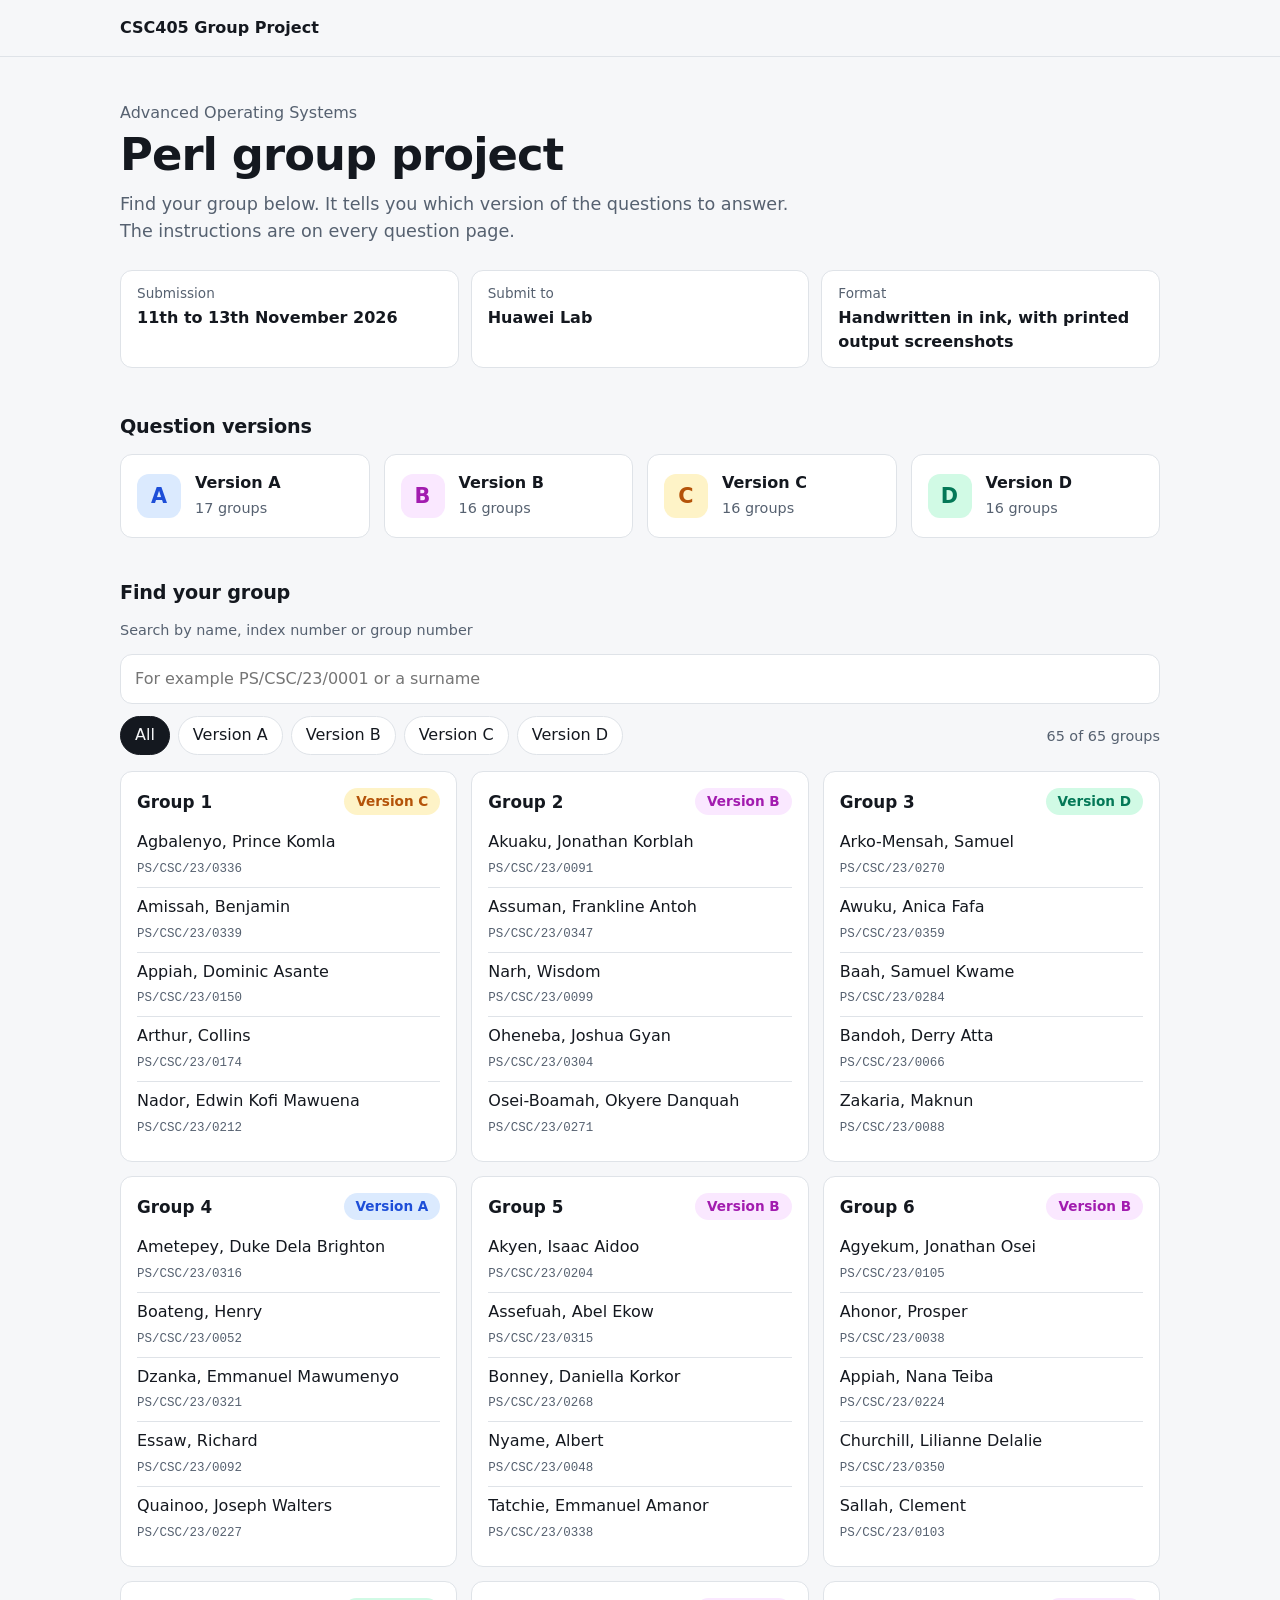
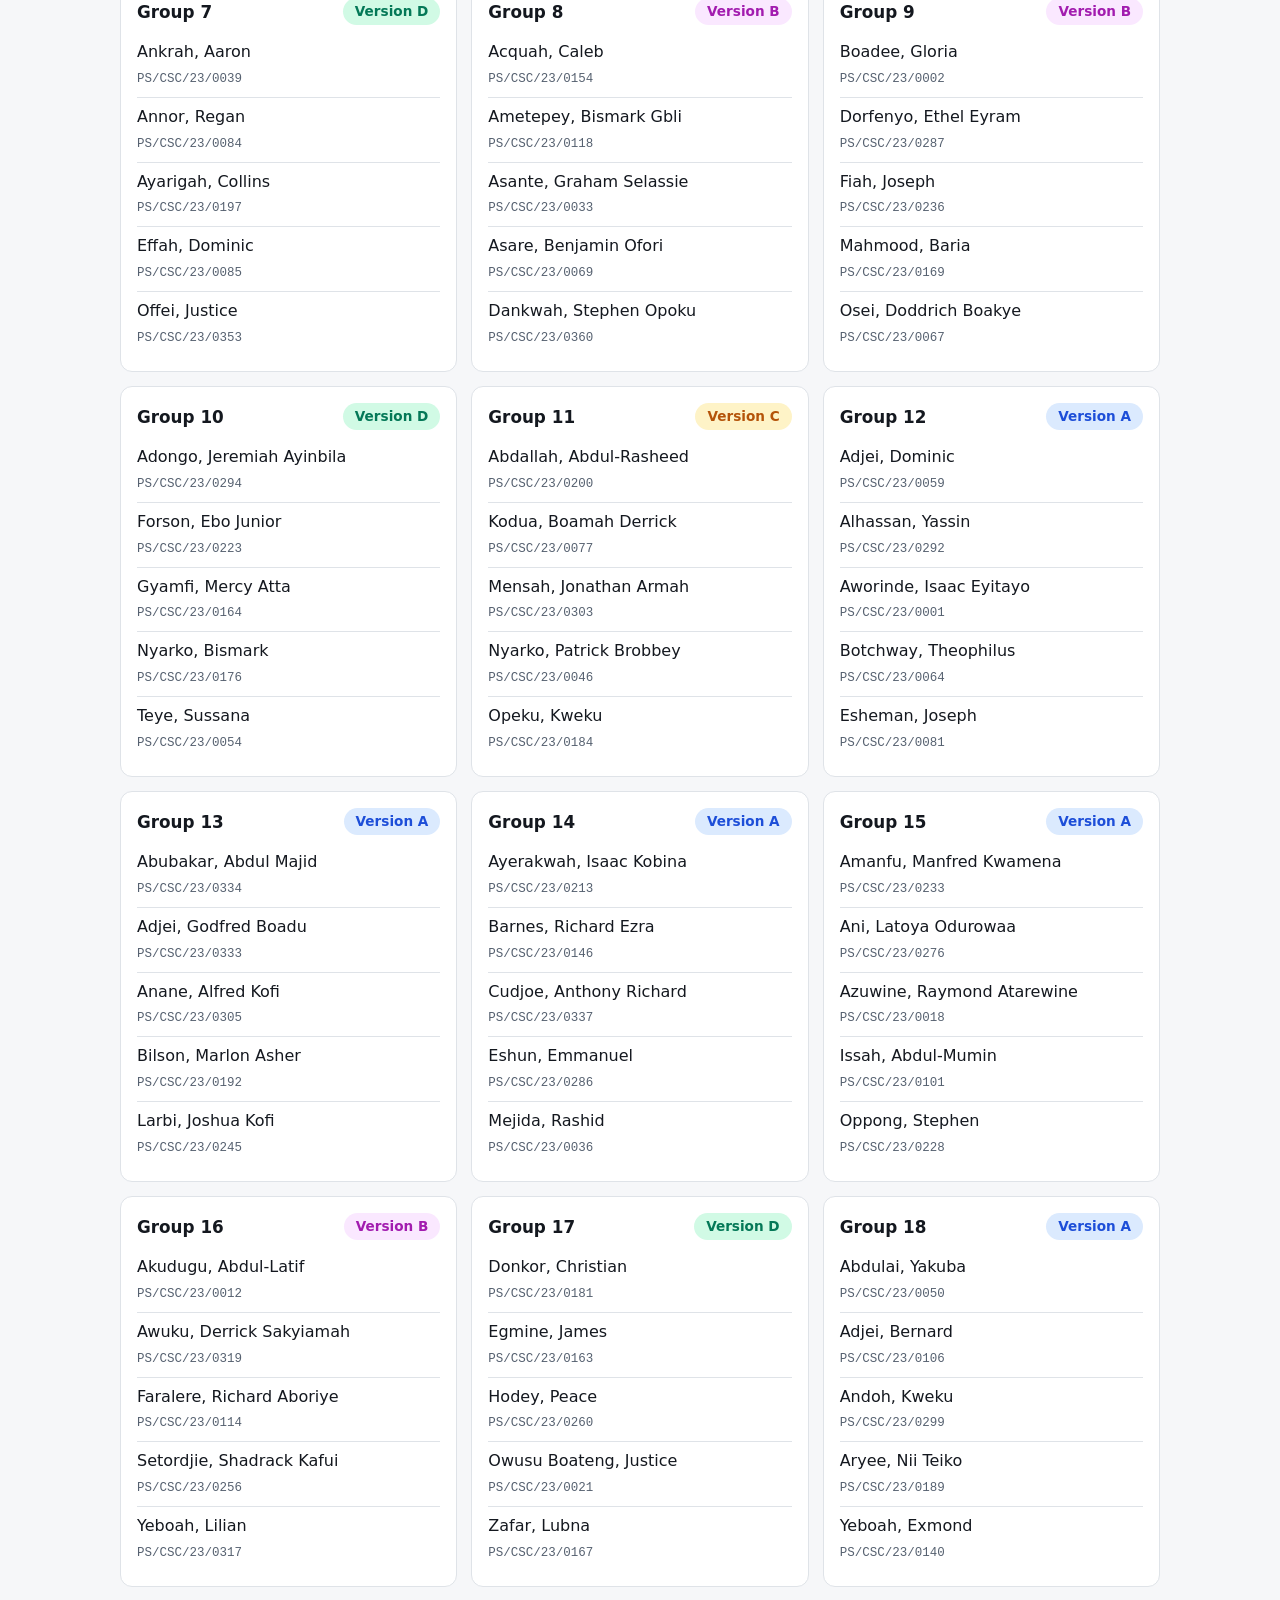
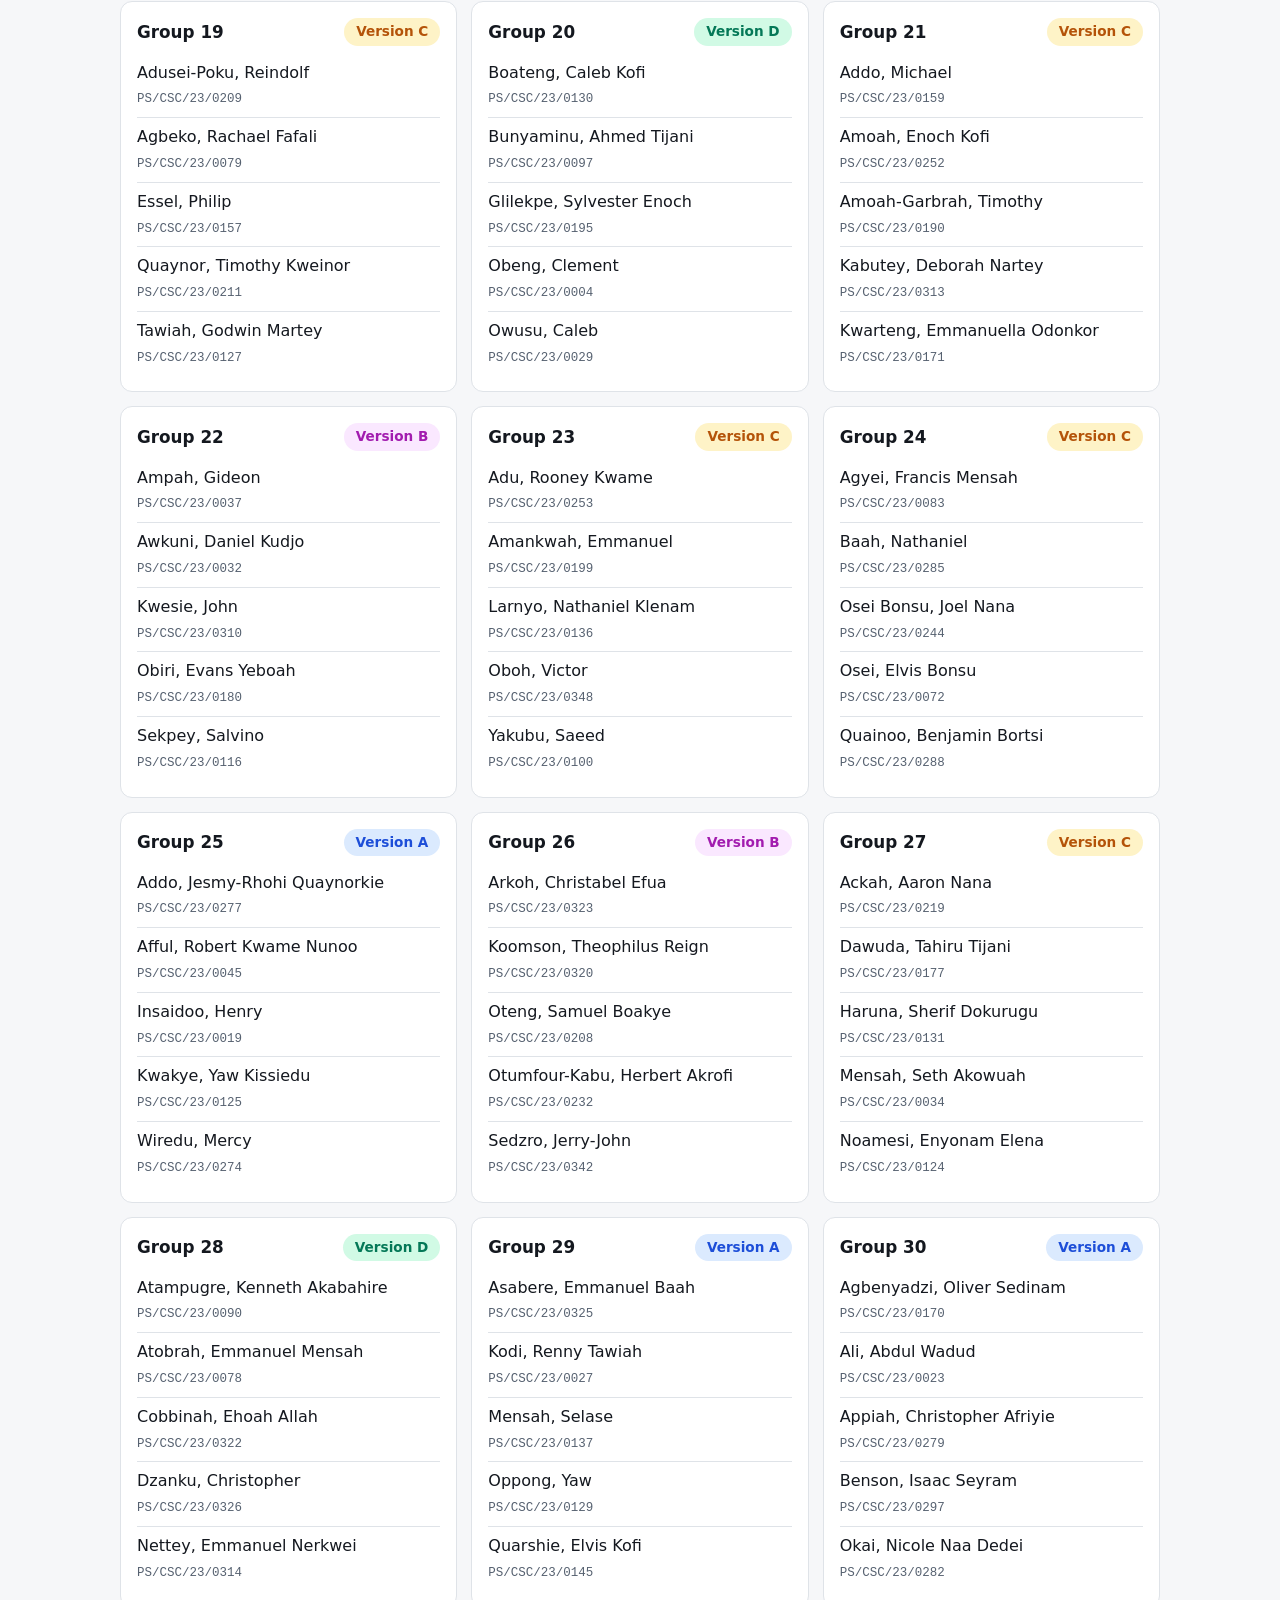
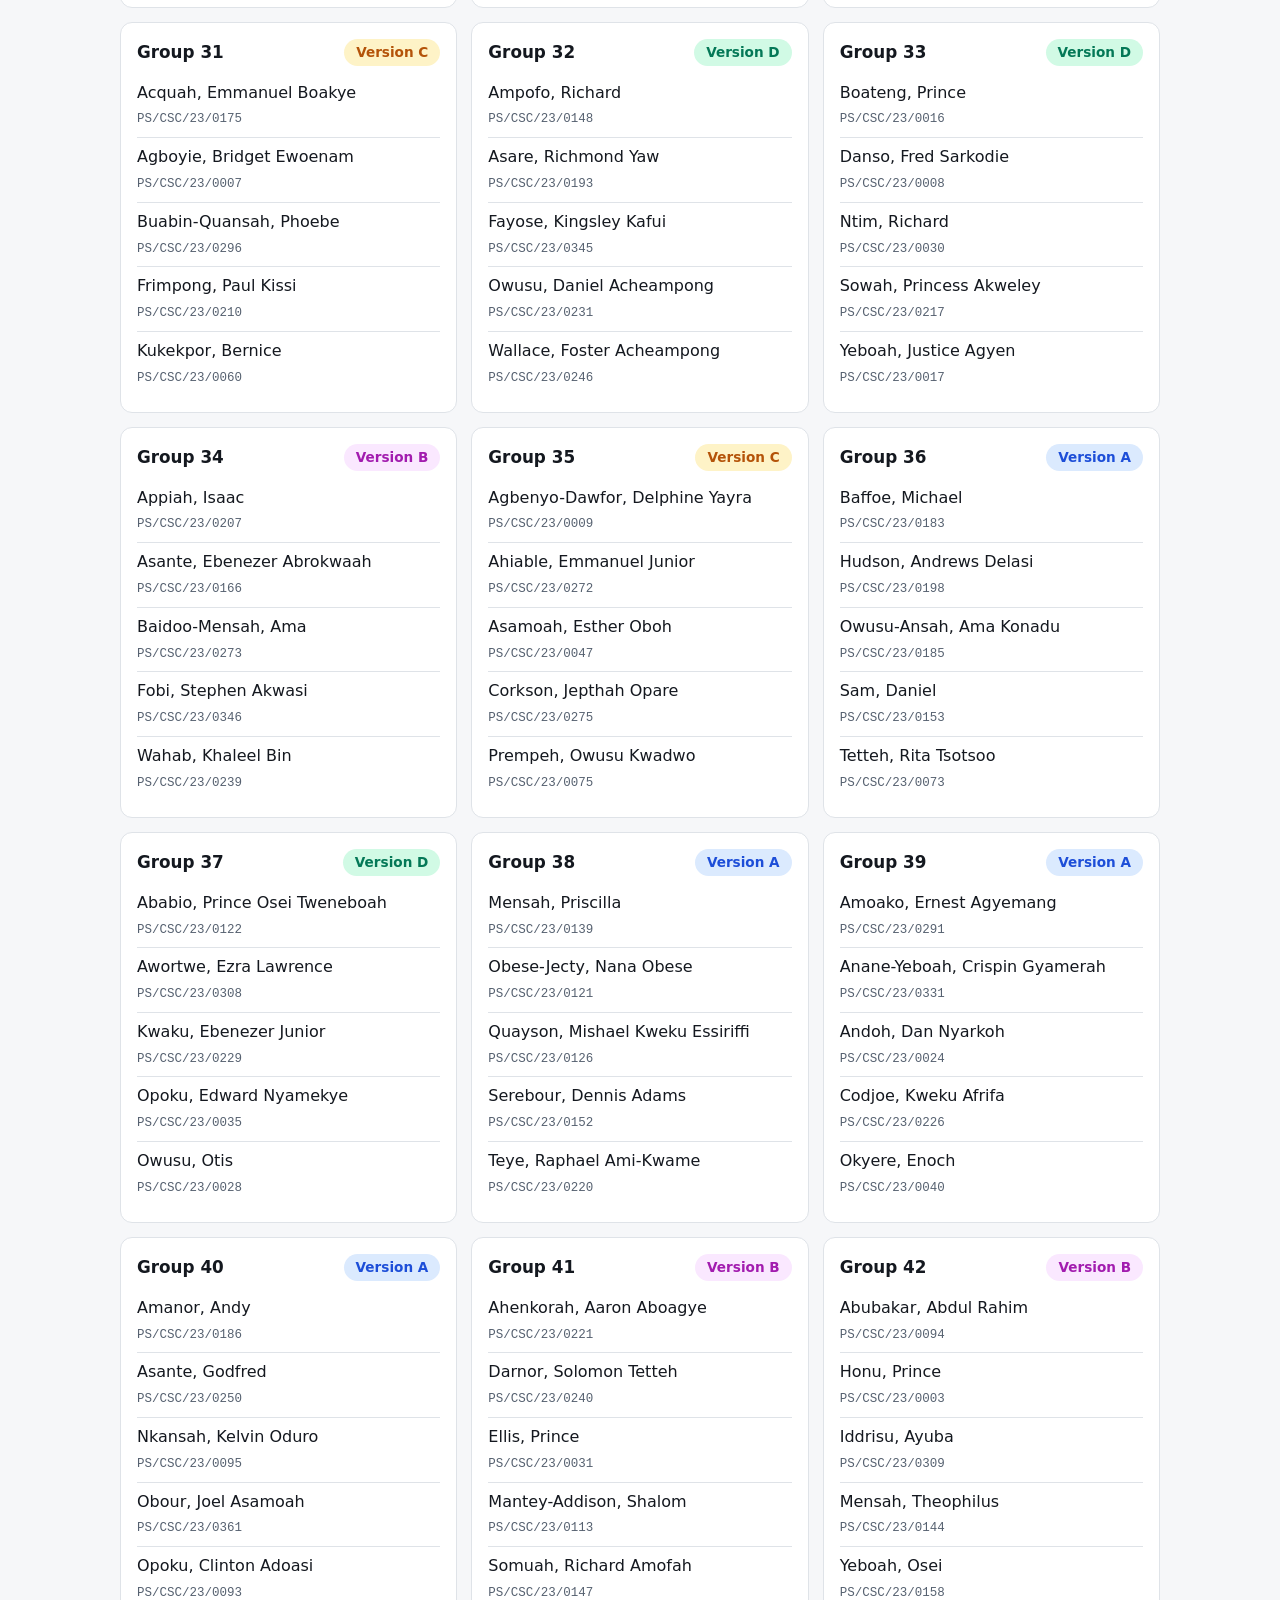
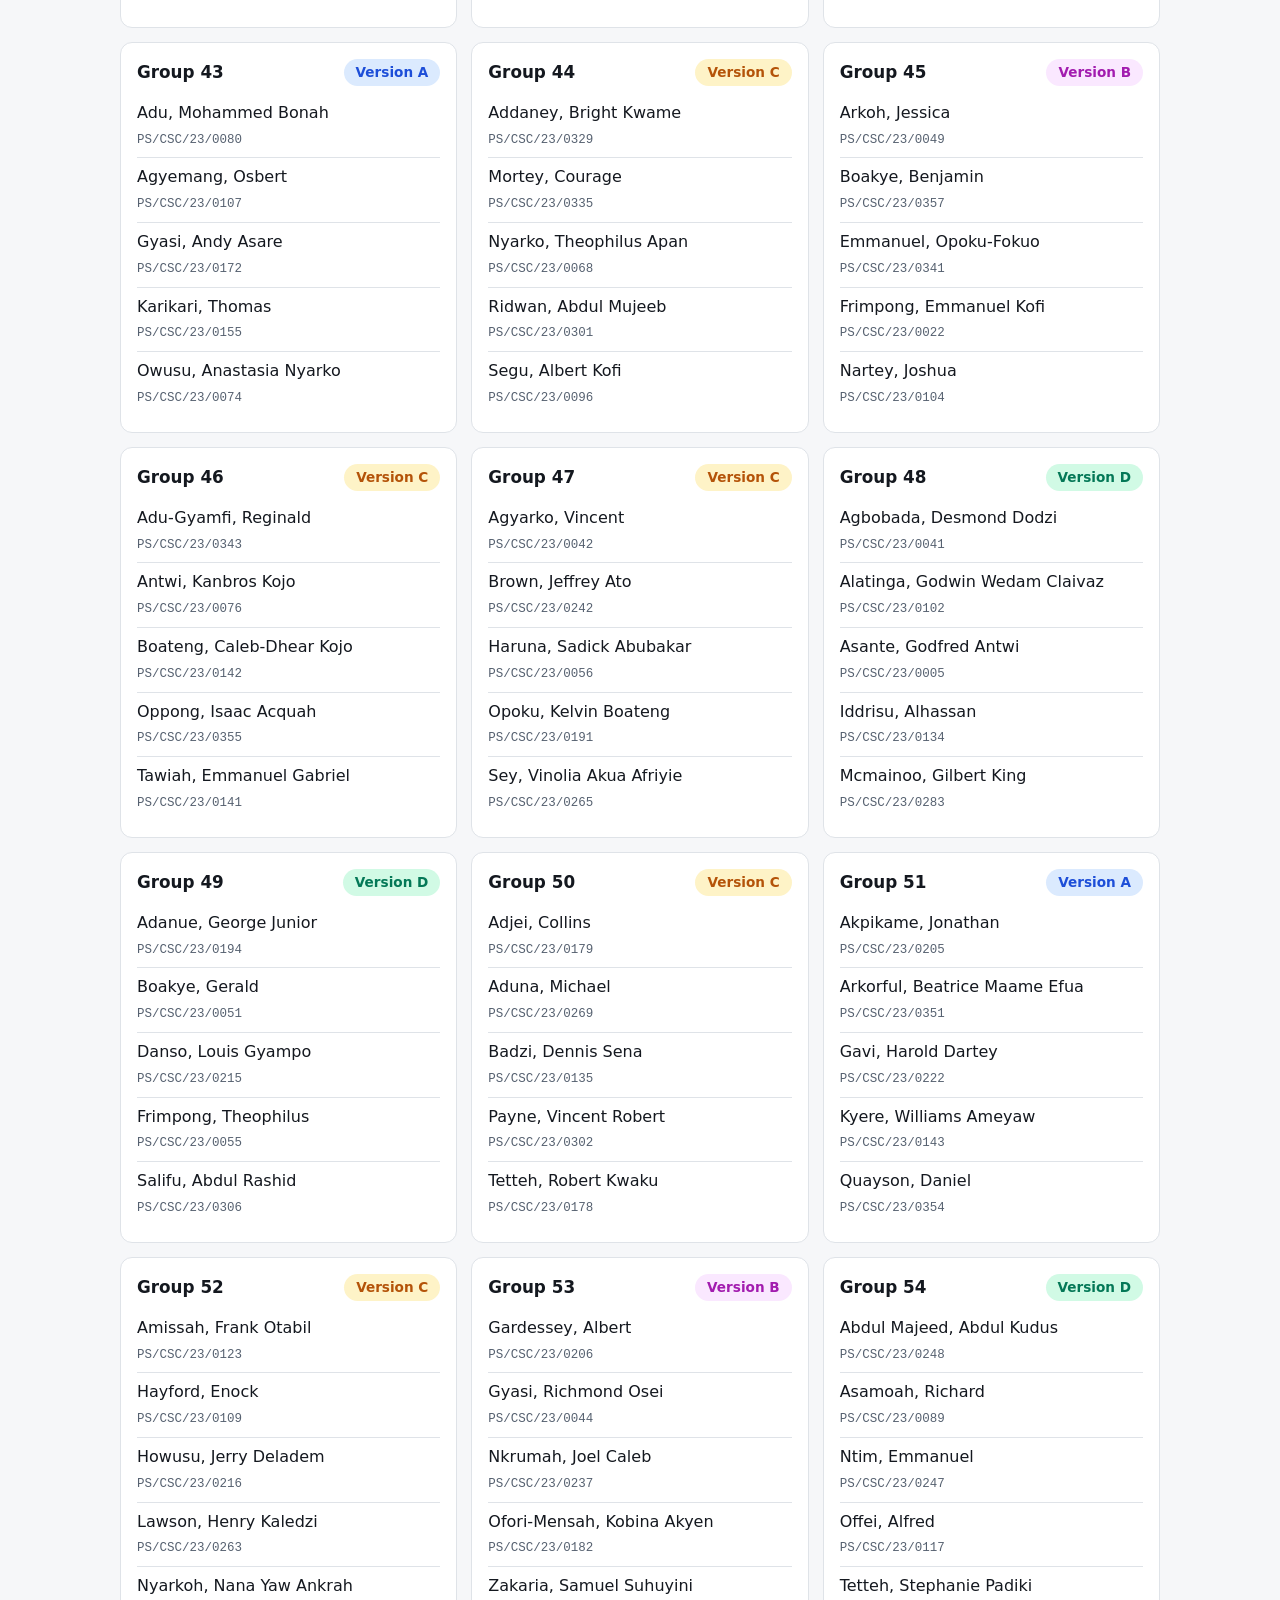
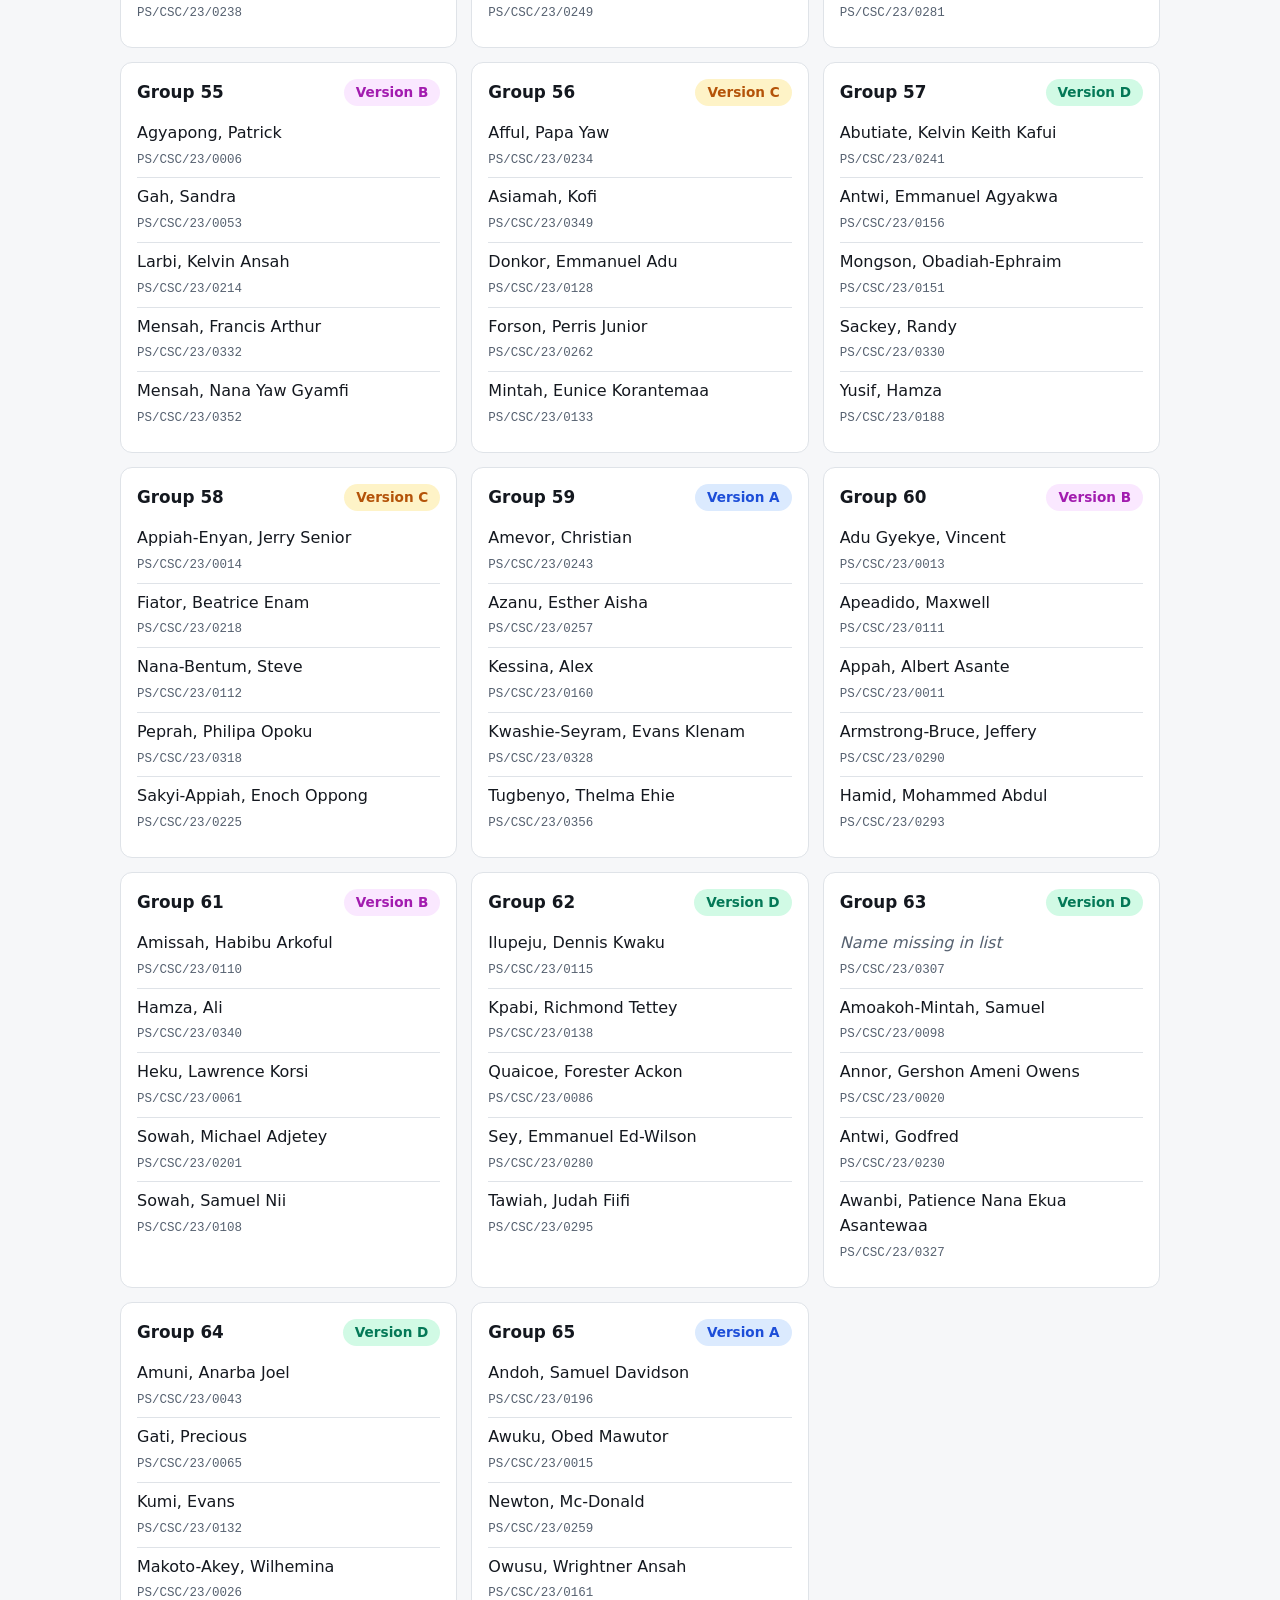
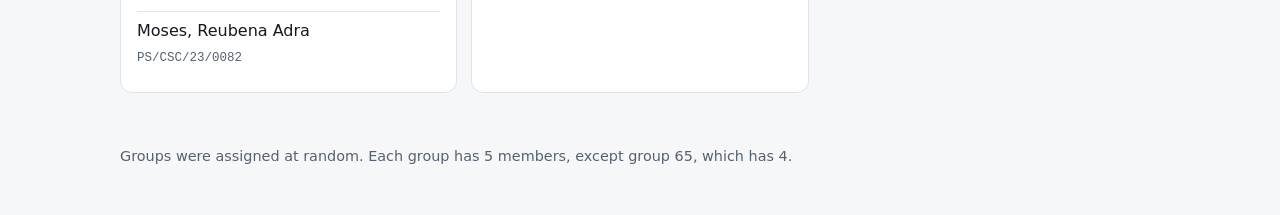
==== commit 221393a7: "Update print statement from 'Hello' to 'Goodbye'" ====
--- a/index.html
+++ b/index.html
@@ -20,7 +20,7 @@
 <article class="group" id="g2" data-v="B" data-s="group 2 akuaku, jonathan korblah ps/csc/23/0091 assuman, frankline antoh ps/csc/23/0347 narh, wisdom ps/csc/23/0099 oheneba, joshua gyan ps/csc/23/0304 osei-boamah, okyere danquah ps/csc/23/0271"><div class="g-head"><h3>Group 2</h3><a class="badge v-b" href="b.html">Version B</a></div><ul class="mem"><li><span class="nm">Akuaku, Jonathan Korblah</span><span class="rg">PS/CSC/23/0091</span></li><li><span class="nm">Assuman, Frankline Antoh</span><span class="rg">PS/CSC/23/0347</span></li><li><span class="nm">Narh, Wisdom</span><span class="rg">PS/CSC/23/0099</span></li><li><span class="nm">Oheneba, Joshua Gyan</span><span class="rg">PS/CSC/23/0304</span></li><li><span class="nm">Osei-Boamah, Okyere Danquah</span><span class="rg">PS/CSC/23/0271</span></li></ul></article>
 <article class="group" id="g3" data-v="D" data-s="group 3 arko-mensah, samuel ps/csc/23/0270 awuku, anica fafa ps/csc/23/0359 baah, samuel kwame ps/csc/23/0284 bandoh, derry atta ps/csc/23/0066 zakaria, maknun ps/csc/23/0088"><div class="g-head"><h3>Group 3</h3><a class="badge v-d" href="d.html">Version D</a></div><ul class="mem"><li><span class="nm">Arko-Mensah, Samuel</span><span class="rg">PS/CSC/23/0270</span></li><li><span class="nm">Awuku, Anica Fafa</span><span class="rg">PS/CSC/23/0359</span></li><li><span class="nm">Baah, Samuel Kwame</span><span class="rg">PS/CSC/23/0284</span></li><li><span class="nm">Bandoh, Derry Atta</span><span class="rg">PS/CSC/23/0066</span></li><li><span class="nm">Zakaria, Maknun</span><span class="rg">PS/CSC/23/0088</span></li></ul></article>
 <article class="group" id="g4" data-v="A" data-s="group 4 ametepey, duke dela brighton ps/csc/23/0316 boateng, henry ps/csc/23/0052 dzanka, emmanuel mawumenyo ps/csc/23/0321 essaw, richard ps/csc/23/0092 quainoo, joseph walters ps/csc/23/0227"><div class="g-head"><h3>Group 4</h3><a class="badge v-a" href="a.html">Version A</a></div><ul class="mem"><li><span class="nm">Ametepey, Duke Dela Brighton</span><span class="rg">PS/CSC/23/0316</span></li><li><span class="nm">Boateng, Henry</span><span class="rg">PS/CSC/23/0052</span></li><li><span class="nm">Dzanka, Emmanuel Mawumenyo</span><span class="rg">PS/CSC/23/0321</span></li><li><span class="nm">Essaw, Richard</span><span class="rg">PS/CSC/23/0092</span></li><li><span class="nm">Quainoo, Joseph Walters</span><span class="rg">PS/CSC/23/0227</span></li></ul></article>
-<article class="group" id="g5" data-v="B" data-s="group 5 assefuah, abel ekow ps/csc/23/0315 bonney, daniella korkor ps/csc/23/0268 nyame albert ps/csc/23/0048 tatchie, emmanuel amanor ps/csc/23/0338 wahab, khaleel bin ps/csc/23/0239"><div class="g-head"><h3>Group 5</h3><a class="badge v-b" href="b.html">Version B</a></div><ul class="mem"><li><span class="nm">Assefuah, Abel Ekow</span><span class="rg">PS/CSC/23/0315</span></li><li><span class="nm">Bonney, Daniella Korkor</span><span class="rg">PS/CSC/23/0268</span></li><li><span class="nm">Nyame Albert</span><span class="rg">PS/CSC/23/0048</span></li><li><span class="nm">Tatchie, Emmanuel Amanor</span><span class="rg">PS/CSC/23/0338</span></li><li><span class="nm">Wahab, Khaleel Bin</span><span class="rg">PS/CSC/23/0239</span></li></ul></article>
+<article class="group" id="g5" data-v="B" data-s="group 5 akyen, isaac aidoo ps/csc/23/0204 assefuah, abel ekow ps/csc/23/0315 bonney, daniella korkor ps/csc/23/0268 nyame, albert ps/csc/23/0048 tatchie, emmanuel amanor ps/csc/23/0338"><div class="g-head"><h3>Group 5</h3><a class="badge v-b" href="b.html">Version B</a></div><ul class="mem"><li><span class="nm">Akyen, Isaac Aidoo</span><span class="rg">PS/CSC/23/0204</span></li><li><span class="nm">Assefuah, Abel Ekow</span><span class="rg">PS/CSC/23/0315</span></li><li><span class="nm">Bonney, Daniella Korkor</span><span class="rg">PS/CSC/23/0268</span></li><li><span class="nm">Nyame, Albert</span><span class="rg">PS/CSC/23/0048</span></li><li><span class="nm">Tatchie, Emmanuel Amanor</span><span class="rg">PS/CSC/23/0338</span></li></ul></article>
 <article class="group" id="g6" data-v="B" data-s="group 6 agyekum, jonathan osei ps/csc/23/0105 ahonor, prosper ps/csc/23/0038 appiah, nana teiba ps/csc/23/0224 churchill, lilianne delalie ps/csc/23/0350 sallah, clement ps/csc/23/0103"><div class="g-head"><h3>Group 6</h3><a class="badge v-b" href="b.html">Version B</a></div><ul class="mem"><li><span class="nm">Agyekum, Jonathan Osei</span><span class="rg">PS/CSC/23/0105</span></li><li><span class="nm">Ahonor, Prosper</span><span class="rg">PS/CSC/23/0038</span></li><li><span class="nm">Appiah, Nana Teiba</span><span class="rg">PS/CSC/23/0224</span></li><li><span class="nm">Churchill, Lilianne Delalie</span><span class="rg">PS/CSC/23/0350</span></li><li><span class="nm">Sallah, Clement</span><span class="rg">PS/CSC/23/0103</span></li></ul></article>
 <article class="group" id="g7" data-v="D" data-s="group 7 ankrah, aaron ps/csc/23/0039 annor, regan ps/csc/23/0084 ayarigah, collins ps/csc/23/0197 effah, dominic ps/csc/23/0085 offei, justice ps/csc/23/0353"><div class="g-head"><h3>Group 7</h3><a class="badge v-d" href="d.html">Version D</a></div><ul class="mem"><li><span class="nm">Ankrah, Aaron</span><span class="rg">PS/CSC/23/0039</span></li><li><span class="nm">Annor, Regan</span><span class="rg">PS/CSC/23/0084</span></li><li><span class="nm">Ayarigah, Collins</span><span class="rg">PS/CSC/23/0197</span></li><li><span class="nm">Effah, Dominic</span><span class="rg">PS/CSC/23/0085</span></li><li><span class="nm">Offei, Justice</span><span class="rg">PS/CSC/23/0353</span></li></ul></article>
 <article class="group" id="g8" data-v="B" data-s="group 8 acquah, caleb ps/csc/23/0154 ametepey, bismark gbli ps/csc/23/0118 asante, graham selassie ps/csc/23/0033 asare, benjamin ofori ps/csc/23/0069 dankwah, stephen opoku ps/csc/23/0360"><div class="g-head"><h3>Group 8</h3><a class="badge v-b" href="b.html">Version B</a></div><ul class="mem"><li><span class="nm">Acquah, Caleb</span><span class="rg">PS/CSC/23/0154</span></li><li><span class="nm">Ametepey, Bismark Gbli</span><span class="rg">PS/CSC/23/0118</span></li><li><span class="nm">Asante, Graham Selassie</span><span class="rg">PS/CSC/23/0033</span></li><li><span class="nm">Asare, Benjamin Ofori</span><span class="rg">PS/CSC/23/0069</span></li><li><span class="nm">Dankwah, Stephen Opoku</span><span class="rg">PS/CSC/23/0360</span></li></ul></article>
@@ -49,15 +49,15 @@
 <article class="group" id="g31" data-v="C" data-s="group 31 acquah, emmanuel boakye ps/csc/23/0175 agboyie, bridget ewoenam ps/csc/23/0007 buabin-quansah, phoebe ps/csc/23/0296 frimpong, paul kissi ps/csc/23/0210 kukekpor, bernice ps/csc/23/0060"><div class="g-head"><h3>Group 31</h3><a class="badge v-c" href="c.html">Version C</a></div><ul class="mem"><li><span class="nm">Acquah, Emmanuel Boakye</span><span class="rg">PS/CSC/23/0175</span></li><li><span class="nm">Agboyie, Bridget Ewoenam</span><span class="rg">PS/CSC/23/0007</span></li><li><span class="nm">Buabin-Quansah, Phoebe</span><span class="rg">PS/CSC/23/0296</span></li><li><span class="nm">Frimpong, Paul Kissi</span><span class="rg">PS/CSC/23/0210</span></li><li><span class="nm">Kukekpor, Bernice</span><span class="rg">PS/CSC/23/0060</span></li></ul></article>
 <article class="group" id="g32" data-v="D" data-s="group 32 ampofo, richard ps/csc/23/0148 asare, richmond yaw ps/csc/23/0193 fayose, kingsley kafui ps/csc/23/0345 owusu, daniel acheampong ps/csc/23/0231 wallace, foster acheampong ps/csc/23/0246"><div class="g-head"><h3>Group 32</h3><a class="badge v-d" href="d.html">Version D</a></div><ul class="mem"><li><span class="nm">Ampofo, Richard</span><span class="rg">PS/CSC/23/0148</span></li><li><span class="nm">Asare, Richmond Yaw</span><span class="rg">PS/CSC/23/0193</span></li><li><span class="nm">Fayose, Kingsley Kafui</span><span class="rg">PS/CSC/23/0345</span></li><li><span class="nm">Owusu, Daniel Acheampong</span><span class="rg">PS/CSC/23/0231</span></li><li><span class="nm">Wallace, Foster Acheampong</span><span class="rg">PS/CSC/23/0246</span></li></ul></article>
 <article class="group" id="g33" data-v="D" data-s="group 33 boateng, prince ps/csc/23/0016 danso, fred sarkodie ps/csc/23/0008 ntim, richard ps/csc/23/0030 sowah, princess akweley ps/csc/23/0217 yeboah, justice agyen ps/csc/23/0017"><div class="g-head"><h3>Group 33</h3><a class="badge v-d" href="d.html">Version D</a></div><ul class="mem"><li><span class="nm">Boateng, Prince</span><span class="rg">PS/CSC/23/0016</span></li><li><span class="nm">Danso, Fred Sarkodie</span><span class="rg">PS/CSC/23/0008</span></li><li><span class="nm">Ntim, Richard</span><span class="rg">PS/CSC/23/0030</span></li><li><span class="nm">Sowah, Princess Akweley</span><span class="rg">PS/CSC/23/0217</span></li><li><span class="nm">Yeboah, Justice Agyen</span><span class="rg">PS/CSC/23/0017</span></li></ul></article>
-<article class="group" id="g34" data-v="B" data-s="group 34 akyen, isaac aidoo ps/csc/23/0204 amissah, habibu arkoful ps/csc/23/0110 asante ebenezer abrokwaah ps/csc/23/0166 baidoo-mensah, ama ps/csc/23/0273 teye, raphael ami-kwame ps/csc/23/0220"><div class="g-head"><h3>Group 34</h3><a class="badge v-b" href="b.html">Version B</a></div><ul class="mem"><li><span class="nm">Akyen, Isaac Aidoo</span><span class="rg">PS/CSC/23/0204</span></li><li><span class="nm">Amissah, Habibu Arkoful</span><span class="rg">PS/CSC/23/0110</span></li><li><span class="nm">Asante Ebenezer Abrokwaah</span><span class="rg">PS/CSC/23/0166</span></li><li><span class="nm">Baidoo-Mensah, Ama</span><span class="rg">PS/CSC/23/0273</span></li><li><span class="nm">Teye, Raphael Ami-Kwame</span><span class="rg">PS/CSC/23/0220</span></li></ul></article>
+<article class="group" id="g34" data-v="B" data-s="group 34 appiah, isaac ps/csc/23/0207 asante, ebenezer abrokwaah ps/csc/23/0166 baidoo-mensah, ama ps/csc/23/0273 fobi, stephen akwasi ps/csc/23/0346 wahab, khaleel bin ps/csc/23/0239"><div class="g-head"><h3>Group 34</h3><a class="badge v-b" href="b.html">Version B</a></div><ul class="mem"><li><span class="nm">Appiah, Isaac</span><span class="rg">PS/CSC/23/0207</span></li><li><span class="nm">Asante, Ebenezer Abrokwaah</span><span class="rg">PS/CSC/23/0166</span></li><li><span class="nm">Baidoo-Mensah, Ama</span><span class="rg">PS/CSC/23/0273</span></li><li><span class="nm">Fobi, Stephen Akwasi</span><span class="rg">PS/CSC/23/0346</span></li><li><span class="nm">Wahab, Khaleel Bin</span><span class="rg">PS/CSC/23/0239</span></li></ul></article>
 <article class="group" id="g35" data-v="C" data-s="group 35 agbenyo-dawfor, delphine yayra ps/csc/23/0009 ahiable, emmanuel junior ps/csc/23/0272 asamoah, esther oboh ps/csc/23/0047 corkson, jepthah opare ps/csc/23/0275 prempeh, owusu kwadwo ps/csc/23/0075"><div class="g-head"><h3>Group 35</h3><a class="badge v-c" href="c.html">Version C</a></div><ul class="mem"><li><span class="nm">Agbenyo-Dawfor, Delphine Yayra</span><span class="rg">PS/CSC/23/0009</span></li><li><span class="nm">Ahiable, Emmanuel Junior</span><span class="rg">PS/CSC/23/0272</span></li><li><span class="nm">Asamoah, Esther Oboh</span><span class="rg">PS/CSC/23/0047</span></li><li><span class="nm">Corkson, Jepthah Opare</span><span class="rg">PS/CSC/23/0275</span></li><li><span class="nm">Prempeh, Owusu Kwadwo</span><span class="rg">PS/CSC/23/0075</span></li></ul></article>
 <article class="group" id="g36" data-v="A" data-s="group 36 baffoe, michael ps/csc/23/0183 hudson, andrews delasi ps/csc/23/0198 owusu-ansah, ama konadu ps/csc/23/0185 sam, daniel ps/csc/23/0153 tetteh, rita tsotsoo ps/csc/23/0073"><div class="g-head"><h3>Group 36</h3><a class="badge v-a" href="a.html">Version A</a></div><ul class="mem"><li><span class="nm">Baffoe, Michael</span><span class="rg">PS/CSC/23/0183</span></li><li><span class="nm">Hudson, Andrews Delasi</span><span class="rg">PS/CSC/23/0198</span></li><li><span class="nm">Owusu-Ansah, Ama Konadu</span><span class="rg">PS/CSC/23/0185</span></li><li><span class="nm">Sam, Daniel</span><span class="rg">PS/CSC/23/0153</span></li><li><span class="nm">Tetteh, Rita Tsotsoo</span><span class="rg">PS/CSC/23/0073</span></li></ul></article>
 <article class="group" id="g37" data-v="D" data-s="group 37 ababio, prince osei tweneboah ps/csc/23/0122 awortwe, ezra lawrence ps/csc/23/0308 kwaku, ebenezer junior ps/csc/23/0229 opoku, edward nyamekye ps/csc/23/0035 owusu, otis ps/csc/23/0028"><div class="g-head"><h3>Group 37</h3><a class="badge v-d" href="d.html">Version D</a></div><ul class="mem"><li><span class="nm">Ababio, Prince Osei Tweneboah</span><span class="rg">PS/CSC/23/0122</span></li><li><span class="nm">Awortwe, Ezra Lawrence</span><span class="rg">PS/CSC/23/0308</span></li><li><span class="nm">Kwaku, Ebenezer Junior</span><span class="rg">PS/CSC/23/0229</span></li><li><span class="nm">Opoku, Edward Nyamekye</span><span class="rg">PS/CSC/23/0035</span></li><li><span class="nm">Owusu, Otis</span><span class="rg">PS/CSC/23/0028</span></li></ul></article>
-<article class="group" id="g38" data-v="A" data-s="group 38 appiah, isaac ps/csc/23/0207 mensah, priscilla ps/csc/23/0139 obese-jecty, nana obese ps/csc/23/0121 quayson, mishael kweku essiriffi ps/csc/23/0126 serebour, dennis adams ps/csc/23/0152"><div class="g-head"><h3>Group 38</h3><a class="badge v-a" href="a.html">Version A</a></div><ul class="mem"><li><span class="nm">Appiah, Isaac</span><span class="rg">PS/CSC/23/0207</span></li><li><span class="nm">Mensah, Priscilla</span><span class="rg">PS/CSC/23/0139</span></li><li><span class="nm">Obese-Jecty, Nana Obese</span><span class="rg">PS/CSC/23/0121</span></li><li><span class="nm">Quayson, Mishael Kweku Essiriffi</span><span class="rg">PS/CSC/23/0126</span></li><li><span class="nm">Serebour, Dennis Adams</span><span class="rg">PS/CSC/23/0152</span></li></ul></article>
+<article class="group" id="g38" data-v="A" data-s="group 38 mensah, priscilla ps/csc/23/0139 obese-jecty, nana obese ps/csc/23/0121 quayson, mishael kweku essiriffi ps/csc/23/0126 serebour, dennis adams ps/csc/23/0152 teye, raphael ami-kwame ps/csc/23/0220"><div class="g-head"><h3>Group 38</h3><a class="badge v-a" href="a.html">Version A</a></div><ul class="mem"><li><span class="nm">Mensah, Priscilla</span><span class="rg">PS/CSC/23/0139</span></li><li><span class="nm">Obese-Jecty, Nana Obese</span><span class="rg">PS/CSC/23/0121</span></li><li><span class="nm">Quayson, Mishael Kweku Essiriffi</span><span class="rg">PS/CSC/23/0126</span></li><li><span class="nm">Serebour, Dennis Adams</span><span class="rg">PS/CSC/23/0152</span></li><li><span class="nm">Teye, Raphael Ami-Kwame</span><span class="rg">PS/CSC/23/0220</span></li></ul></article>
 <article class="group" id="g39" data-v="A" data-s="group 39 amoako, ernest agyemang ps/csc/23/0291 anane-yeboah, crispin gyamerah ps/csc/23/0331 andoh, dan nyarkoh ps/csc/23/0024 codjoe, kweku afrifa ps/csc/23/0226 okyere, enoch ps/csc/23/0040"><div class="g-head"><h3>Group 39</h3><a class="badge v-a" href="a.html">Version A</a></div><ul class="mem"><li><span class="nm">Amoako, Ernest Agyemang</span><span class="rg">PS/CSC/23/0291</span></li><li><span class="nm">Anane-Yeboah, Crispin Gyamerah</span><span class="rg">PS/CSC/23/0331</span></li><li><span class="nm">Andoh, Dan Nyarkoh</span><span class="rg">PS/CSC/23/0024</span></li><li><span class="nm">Codjoe, Kweku Afrifa</span><span class="rg">PS/CSC/23/0226</span></li><li><span class="nm">Okyere, Enoch</span><span class="rg">PS/CSC/23/0040</span></li></ul></article>
 <article class="group" id="g40" data-v="A" data-s="group 40 amanor, andy ps/csc/23/0186 asante, godfred ps/csc/23/0250 nkansah, kelvin oduro ps/csc/23/0095 obour, joel asamoah ps/csc/23/0361 opoku, clinton adoasi ps/csc/23/0093"><div class="g-head"><h3>Group 40</h3><a class="badge v-a" href="a.html">Version A</a></div><ul class="mem"><li><span class="nm">Amanor, Andy</span><span class="rg">PS/CSC/23/0186</span></li><li><span class="nm">Asante, Godfred</span><span class="rg">PS/CSC/23/0250</span></li><li><span class="nm">Nkansah, Kelvin Oduro</span><span class="rg">PS/CSC/23/0095</span></li><li><span class="nm">Obour, Joel Asamoah</span><span class="rg">PS/CSC/23/0361</span></li><li><span class="nm">Opoku, Clinton Adoasi</span><span class="rg">PS/CSC/23/0093</span></li></ul></article>
 <article class="group" id="g41" data-v="B" data-s="group 41 ahenkorah, aaron aboagye ps/csc/23/0221 darnor, solomon tetteh ps/csc/23/0240 ellis, prince ps/csc/23/0031 mantey-addison, shalom ps/csc/23/0113 somuah, richard amofah ps/csc/23/0147"><div class="g-head"><h3>Group 41</h3><a class="badge v-b" href="b.html">Version B</a></div><ul class="mem"><li><span class="nm">Ahenkorah, Aaron Aboagye</span><span class="rg">PS/CSC/23/0221</span></li><li><span class="nm">Darnor, Solomon Tetteh</span><span class="rg">PS/CSC/23/0240</span></li><li><span class="nm">Ellis, Prince</span><span class="rg">PS/CSC/23/0031</span></li><li><span class="nm">Mantey-Addison, Shalom</span><span class="rg">PS/CSC/23/0113</span></li><li><span class="nm">Somuah, Richard Amofah</span><span class="rg">PS/CSC/23/0147</span></li></ul></article>
-<article class="group" id="g42" data-v="B" data-s="group 42 abubakar, abdul rahim ps/csc/23/0094 honu, prince ps/csc/23/0003 iddrisu, ayuba ps/csc/23/0309 mensah theophilus ps/csc/23/0144 yeboah, osei ps/csc/23/0158"><div class="g-head"><h3>Group 42</h3><a class="badge v-b" href="b.html">Version B</a></div><ul class="mem"><li><span class="nm">Abubakar, Abdul Rahim</span><span class="rg">PS/CSC/23/0094</span></li><li><span class="nm">Honu, Prince</span><span class="rg">PS/CSC/23/0003</span></li><li><span class="nm">Iddrisu, Ayuba</span><span class="rg">PS/CSC/23/0309</span></li><li><span class="nm">Mensah Theophilus</span><span class="rg">PS/CSC/23/0144</span></li><li><span class="nm">Yeboah, Osei</span><span class="rg">PS/CSC/23/0158</span></li></ul></article>
+<article class="group" id="g42" data-v="B" data-s="group 42 abubakar, abdul rahim ps/csc/23/0094 honu, prince ps/csc/23/0003 iddrisu, ayuba ps/csc/23/0309 mensah, theophilus ps/csc/23/0144 yeboah, osei ps/csc/23/0158"><div class="g-head"><h3>Group 42</h3><a class="badge v-b" href="b.html">Version B</a></div><ul class="mem"><li><span class="nm">Abubakar, Abdul Rahim</span><span class="rg">PS/CSC/23/0094</span></li><li><span class="nm">Honu, Prince</span><span class="rg">PS/CSC/23/0003</span></li><li><span class="nm">Iddrisu, Ayuba</span><span class="rg">PS/CSC/23/0309</span></li><li><span class="nm">Mensah, Theophilus</span><span class="rg">PS/CSC/23/0144</span></li><li><span class="nm">Yeboah, Osei</span><span class="rg">PS/CSC/23/0158</span></li></ul></article>
 <article class="group" id="g43" data-v="A" data-s="group 43 adu, mohammed bonah ps/csc/23/0080 agyemang, osbert ps/csc/23/0107 gyasi, andy asare ps/csc/23/0172 karikari, thomas ps/csc/23/0155 owusu, anastasia nyarko ps/csc/23/0074"><div class="g-head"><h3>Group 43</h3><a class="badge v-a" href="a.html">Version A</a></div><ul class="mem"><li><span class="nm">Adu, Mohammed Bonah</span><span class="rg">PS/CSC/23/0080</span></li><li><span class="nm">Agyemang, Osbert</span><span class="rg">PS/CSC/23/0107</span></li><li><span class="nm">Gyasi, Andy Asare</span><span class="rg">PS/CSC/23/0172</span></li><li><span class="nm">Karikari, Thomas</span><span class="rg">PS/CSC/23/0155</span></li><li><span class="nm">Owusu, Anastasia Nyarko</span><span class="rg">PS/CSC/23/0074</span></li></ul></article>
 <article class="group" id="g44" data-v="C" data-s="group 44 addaney, bright kwame ps/csc/23/0329 mortey, courage ps/csc/23/0335 nyarko, theophilus apan ps/csc/23/0068 ridwan, abdul mujeeb ps/csc/23/0301 segu, albert kofi ps/csc/23/0096"><div class="g-head"><h3>Group 44</h3><a class="badge v-c" href="c.html">Version C</a></div><ul class="mem"><li><span class="nm">Addaney, Bright Kwame</span><span class="rg">PS/CSC/23/0329</span></li><li><span class="nm">Mortey, Courage</span><span class="rg">PS/CSC/23/0335</span></li><li><span class="nm">Nyarko, Theophilus Apan</span><span class="rg">PS/CSC/23/0068</span></li><li><span class="nm">Ridwan, Abdul Mujeeb</span><span class="rg">PS/CSC/23/0301</span></li><li><span class="nm">Segu, Albert Kofi</span><span class="rg">PS/CSC/23/0096</span></li></ul></article>
 <article class="group" id="g45" data-v="B" data-s="group 45 arkoh, jessica ps/csc/23/0049 boakye, benjamin ps/csc/23/0357 emmanuel, opoku-fokuo ps/csc/23/0341 frimpong, emmanuel kofi ps/csc/23/0022 nartey, joshua ps/csc/23/0104"><div class="g-head"><h3>Group 45</h3><a class="badge v-b" href="b.html">Version B</a></div><ul class="mem"><li><span class="nm">Arkoh, Jessica</span><span class="rg">PS/CSC/23/0049</span></li><li><span class="nm">Boakye, Benjamin</span><span class="rg">PS/CSC/23/0357</span></li><li><span class="nm">Emmanuel, Opoku-Fokuo</span><span class="rg">PS/CSC/23/0341</span></li><li><span class="nm">Frimpong, Emmanuel Kofi</span><span class="rg">PS/CSC/23/0022</span></li><li><span class="nm">Nartey, Joshua</span><span class="rg">PS/CSC/23/0104</span></li></ul></article>
@@ -76,7 +76,7 @@
 <article class="group" id="g58" data-v="C" data-s="group 58 appiah-enyan, jerry senior ps/csc/23/0014 fiator, beatrice enam ps/csc/23/0218 nana-bentum, steve ps/csc/23/0112 peprah, philipa opoku ps/csc/23/0318 sakyi-appiah, enoch oppong ps/csc/23/0225"><div class="g-head"><h3>Group 58</h3><a class="badge v-c" href="c.html">Version C</a></div><ul class="mem"><li><span class="nm">Appiah-Enyan, Jerry Senior</span><span class="rg">PS/CSC/23/0014</span></li><li><span class="nm">Fiator, Beatrice Enam</span><span class="rg">PS/CSC/23/0218</span></li><li><span class="nm">Nana-Bentum, Steve</span><span class="rg">PS/CSC/23/0112</span></li><li><span class="nm">Peprah, Philipa Opoku</span><span class="rg">PS/CSC/23/0318</span></li><li><span class="nm">Sakyi-Appiah, Enoch Oppong</span><span class="rg">PS/CSC/23/0225</span></li></ul></article>
 <article class="group" id="g59" data-v="A" data-s="group 59 amevor, christian ps/csc/23/0243 azanu, esther aisha ps/csc/23/0257 kessina, alex ps/csc/23/0160 kwashie-seyram, evans klenam ps/csc/23/0328 tugbenyo, thelma ehie ps/csc/23/0356"><div class="g-head"><h3>Group 59</h3><a class="badge v-a" href="a.html">Version A</a></div><ul class="mem"><li><span class="nm">Amevor, Christian</span><span class="rg">PS/CSC/23/0243</span></li><li><span class="nm">Azanu, Esther Aisha</span><span class="rg">PS/CSC/23/0257</span></li><li><span class="nm">Kessina, Alex</span><span class="rg">PS/CSC/23/0160</span></li><li><span class="nm">Kwashie-Seyram, Evans Klenam</span><span class="rg">PS/CSC/23/0328</span></li><li><span class="nm">Tugbenyo, Thelma Ehie</span><span class="rg">PS/CSC/23/0356</span></li></ul></article>
 <article class="group" id="g60" data-v="B" data-s="group 60 adu gyekye, vincent ps/csc/23/0013 apeadido, maxwell ps/csc/23/0111 appah, albert asante ps/csc/23/0011 armstrong-bruce, jeffery ps/csc/23/0290 hamid, mohammed abdul ps/csc/23/0293"><div class="g-head"><h3>Group 60</h3><a class="badge v-b" href="b.html">Version B</a></div><ul class="mem"><li><span class="nm">Adu Gyekye, Vincent</span><span class="rg">PS/CSC/23/0013</span></li><li><span class="nm">Apeadido, Maxwell</span><span class="rg">PS/CSC/23/0111</span></li><li><span class="nm">Appah, Albert Asante</span><span class="rg">PS/CSC/23/0011</span></li><li><span class="nm">Armstrong-Bruce, Jeffery</span><span class="rg">PS/CSC/23/0290</span></li><li><span class="nm">Hamid, Mohammed Abdul</span><span class="rg">PS/CSC/23/0293</span></li></ul></article>
-<article class="group" id="g61" data-v="B" data-s="group 61 fobi, stephen akwasi ps/csc/23/0346 hamza, ali ps/csc/23/0340 heku, lawrence korsi ps/csc/23/0061 sowah, michael adjetey ps/csc/23/0201 sowah, samuel nii ps/csc/23/0108"><div class="g-head"><h3>Group 61</h3><a class="badge v-b" href="b.html">Version B</a></div><ul class="mem"><li><span class="nm">Fobi, Stephen Akwasi</span><span class="rg">PS/CSC/23/0346</span></li><li><span class="nm">Hamza, Ali</span><span class="rg">PS/CSC/23/0340</span></li><li><span class="nm">Heku, Lawrence Korsi</span><span class="rg">PS/CSC/23/0061</span></li><li><span class="nm">Sowah, Michael Adjetey</span><span class="rg">PS/CSC/23/0201</span></li><li><span class="nm">Sowah, Samuel Nii</span><span class="rg">PS/CSC/23/0108</span></li></ul></article>
+<article class="group" id="g61" data-v="B" data-s="group 61 amissah, habibu arkoful ps/csc/23/0110 hamza, ali ps/csc/23/0340 heku, lawrence korsi ps/csc/23/0061 sowah, michael adjetey ps/csc/23/0201 sowah, samuel nii ps/csc/23/0108"><div class="g-head"><h3>Group 61</h3><a class="badge v-b" href="b.html">Version B</a></div><ul class="mem"><li><span class="nm">Amissah, Habibu Arkoful</span><span class="rg">PS/CSC/23/0110</span></li><li><span class="nm">Hamza, Ali</span><span class="rg">PS/CSC/23/0340</span></li><li><span class="nm">Heku, Lawrence Korsi</span><span class="rg">PS/CSC/23/0061</span></li><li><span class="nm">Sowah, Michael Adjetey</span><span class="rg">PS/CSC/23/0201</span></li><li><span class="nm">Sowah, Samuel Nii</span><span class="rg">PS/CSC/23/0108</span></li></ul></article>
 <article class="group" id="g62" data-v="D" data-s="group 62 ilupeju, dennis kwaku ps/csc/23/0115 kpabi, richmond tettey ps/csc/23/0138 quaicoe, forester ackon ps/csc/23/0086 sey, emmanuel ed-wilson ps/csc/23/0280 tawiah, judah fiifi ps/csc/23/0295"><div class="g-head"><h3>Group 62</h3><a class="badge v-d" href="d.html">Version D</a></div><ul class="mem"><li><span class="nm">Ilupeju, Dennis Kwaku</span><span class="rg">PS/CSC/23/0115</span></li><li><span class="nm">Kpabi, Richmond Tettey</span><span class="rg">PS/CSC/23/0138</span></li><li><span class="nm">Quaicoe, Forester Ackon</span><span class="rg">PS/CSC/23/0086</span></li><li><span class="nm">Sey, Emmanuel Ed-Wilson</span><span class="rg">PS/CSC/23/0280</span></li><li><span class="nm">Tawiah, Judah Fiifi</span><span class="rg">PS/CSC/23/0295</span></li></ul></article>
 <article class="group" id="g63" data-v="D" data-s="group 63 (name missing in list) ps/csc/23/0307 amoakoh-mintah, samuel ps/csc/23/0098 annor, gershon ameni owens ps/csc/23/0020 antwi, godfred ps/csc/23/0230 awanbi, patience nana ekua asantewaa ps/csc/23/0327"><div class="g-head"><h3>Group 63</h3><a class="badge v-d" href="d.html">Version D</a></div><ul class="mem"><li><span class="nm"><i class=muted>Name missing in list</i></span><span class="rg">PS/CSC/23/0307</span></li><li><span class="nm">Amoakoh-Mintah, Samuel</span><span class="rg">PS/CSC/23/0098</span></li><li><span class="nm">Annor, Gershon Ameni Owens</span><span class="rg">PS/CSC/23/0020</span></li><li><span class="nm">Antwi, Godfred</span><span class="rg">PS/CSC/23/0230</span></li><li><span class="nm">Awanbi, Patience Nana Ekua Asantewaa</span><span class="rg">PS/CSC/23/0327</span></li></ul></article>
 <article class="group" id="g64" data-v="D" data-s="group 64 amuni, anarba joel ps/csc/23/0043 gati, precious ps/csc/23/0065 kumi, evans ps/csc/23/0132 makoto-akey, wilhemina ps/csc/23/0026 moses, reubena adra ps/csc/23/0082"><div class="g-head"><h3>Group 64</h3><a class="badge v-d" href="d.html">Version D</a></div><ul class="mem"><li><span class="nm">Amuni, Anarba Joel</span><span class="rg">PS/CSC/23/0043</span></li><li><span class="nm">Gati, Precious</span><span class="rg">PS/CSC/23/0065</span></li><li><span class="nm">Kumi, Evans</span><span class="rg">PS/CSC/23/0132</span></li><li><span class="nm">Makoto-Akey, Wilhemina</span><span class="rg">PS/CSC/23/0026</span></li><li><span class="nm">Moses, Reubena Adra</span><span class="rg">PS/CSC/23/0082</span></li></ul></article>
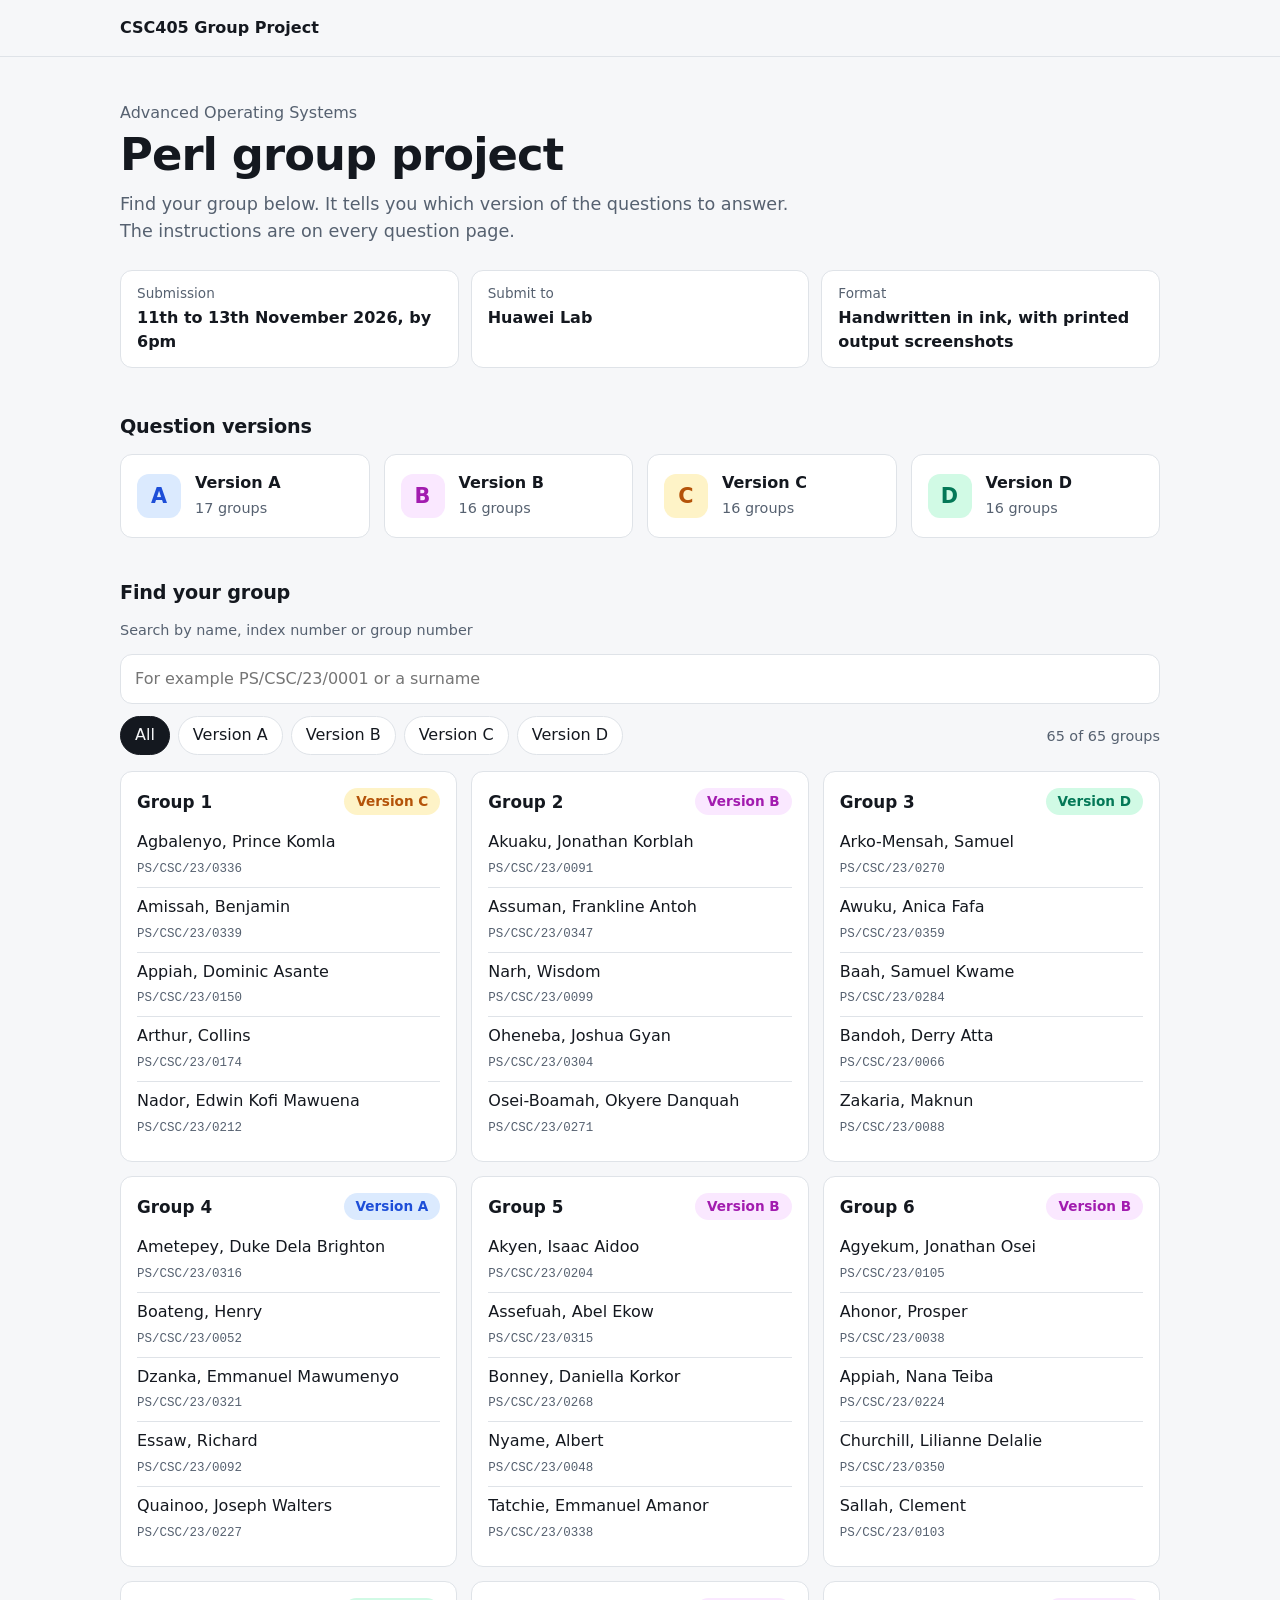
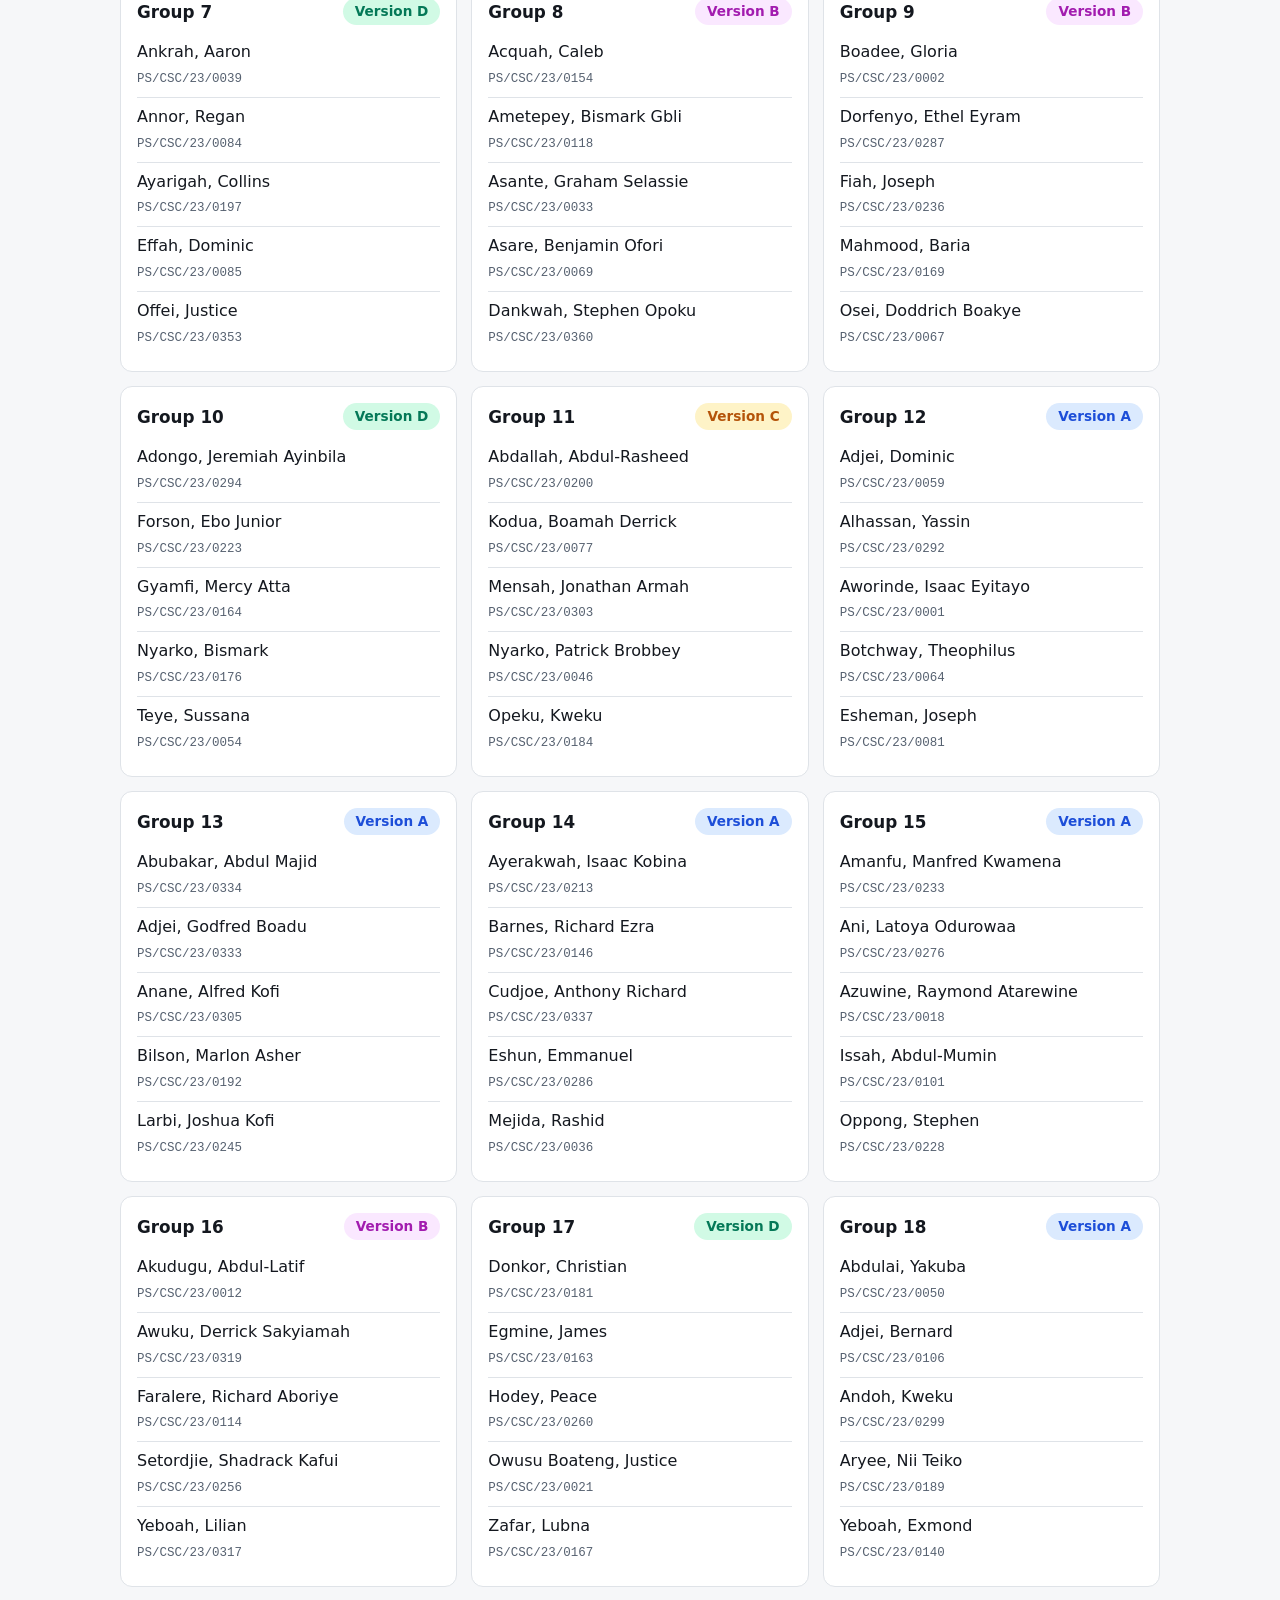
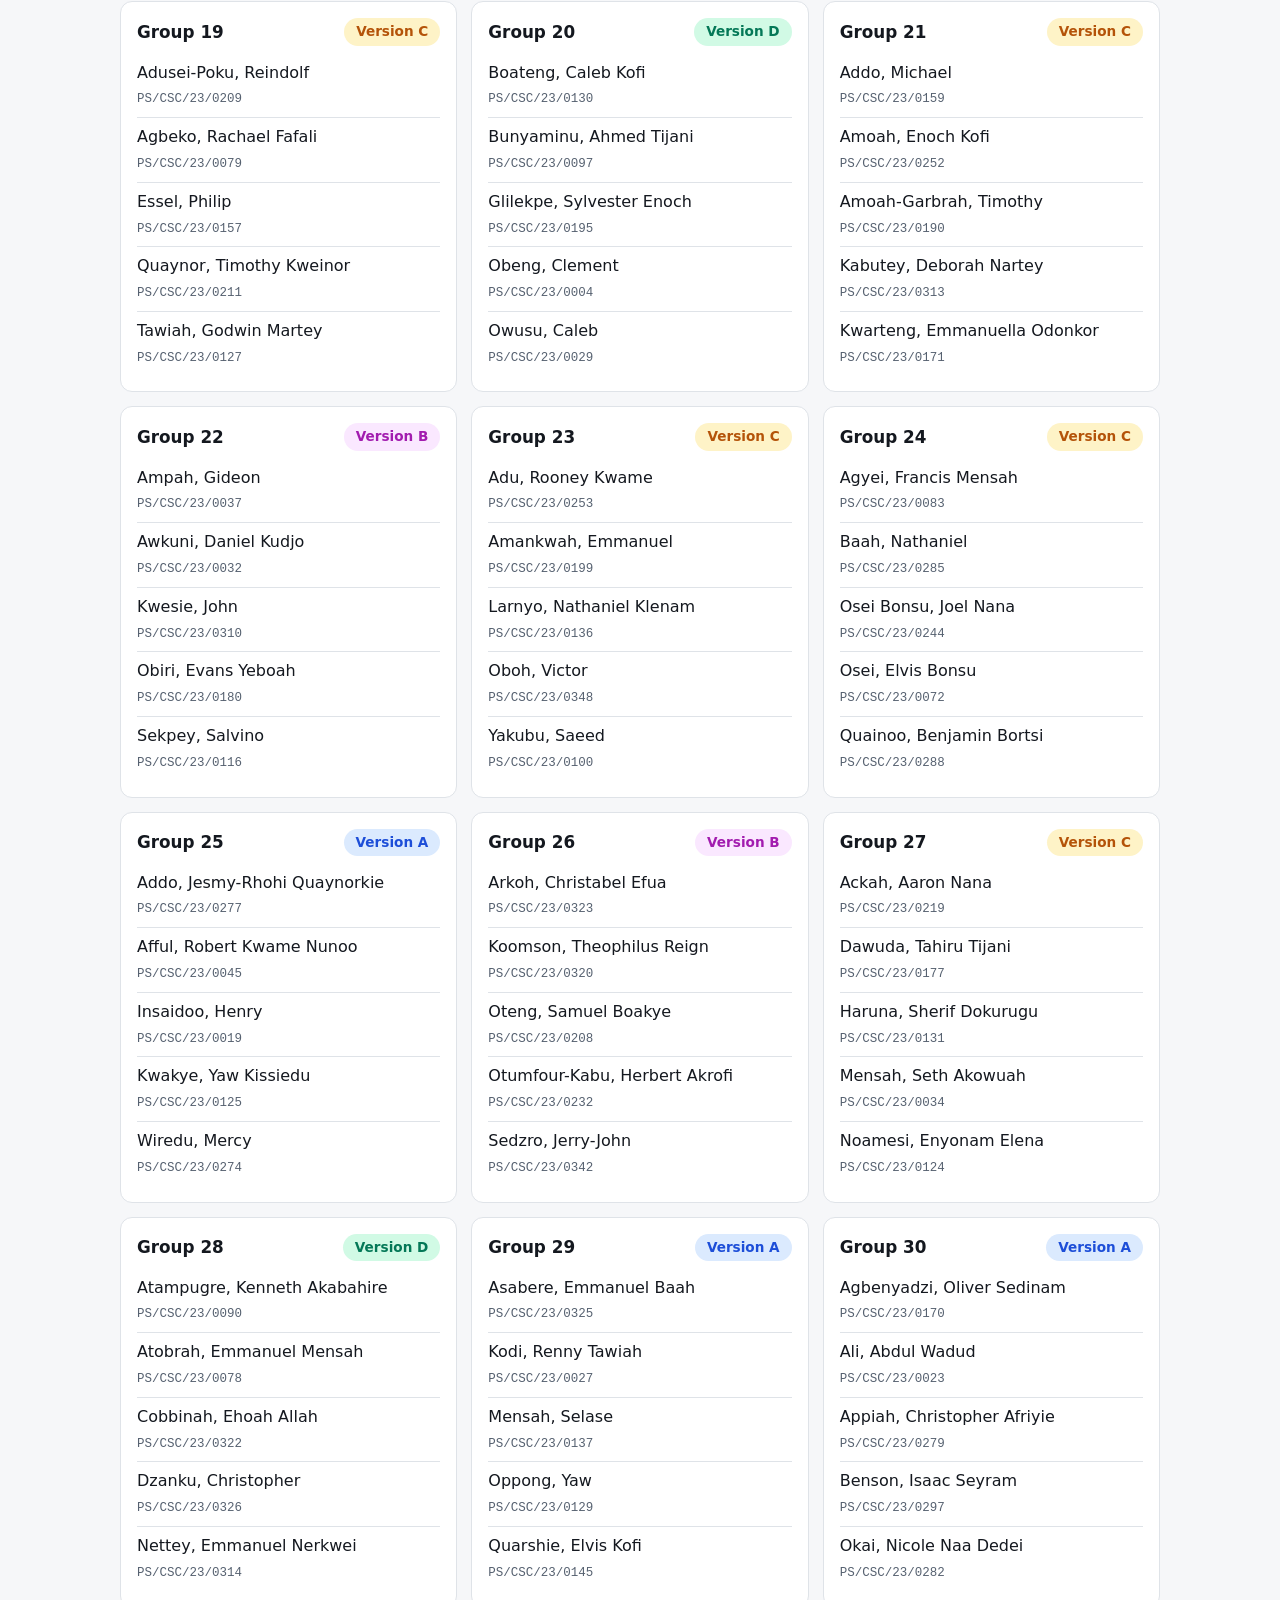
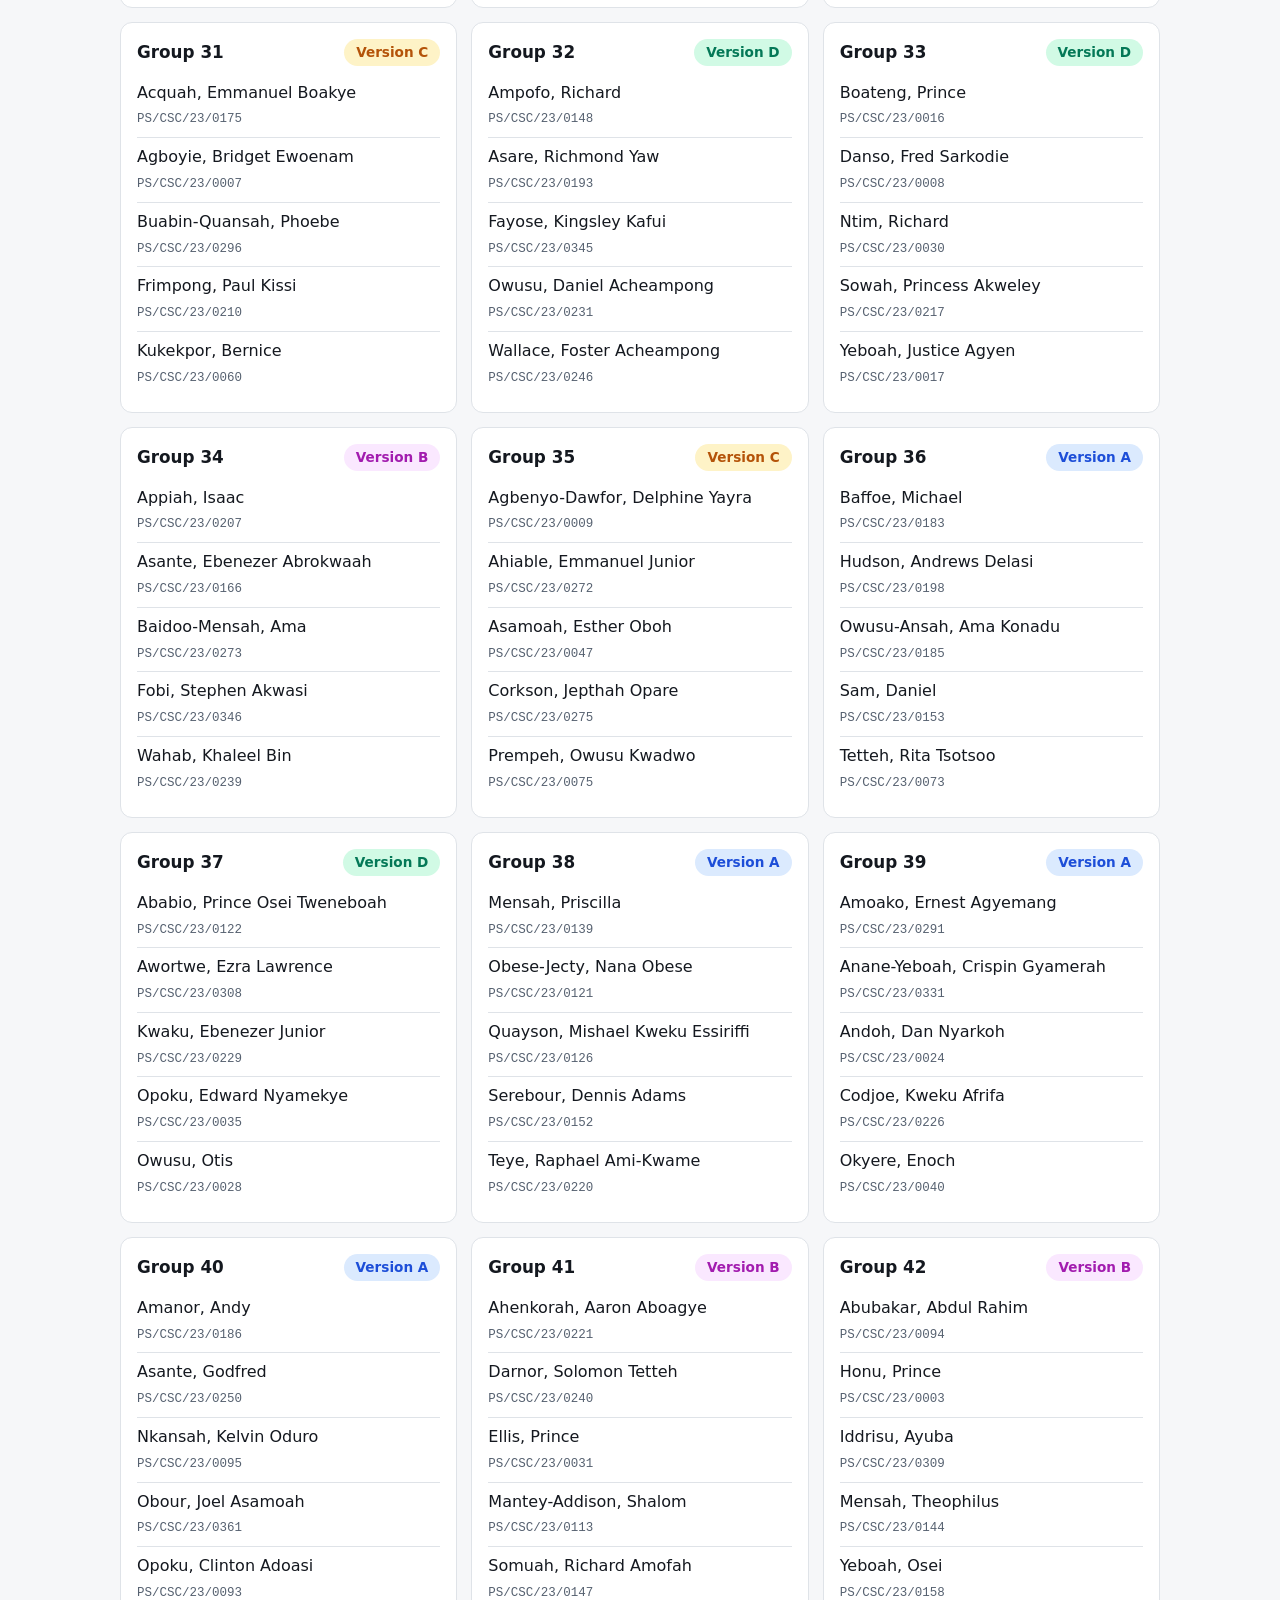
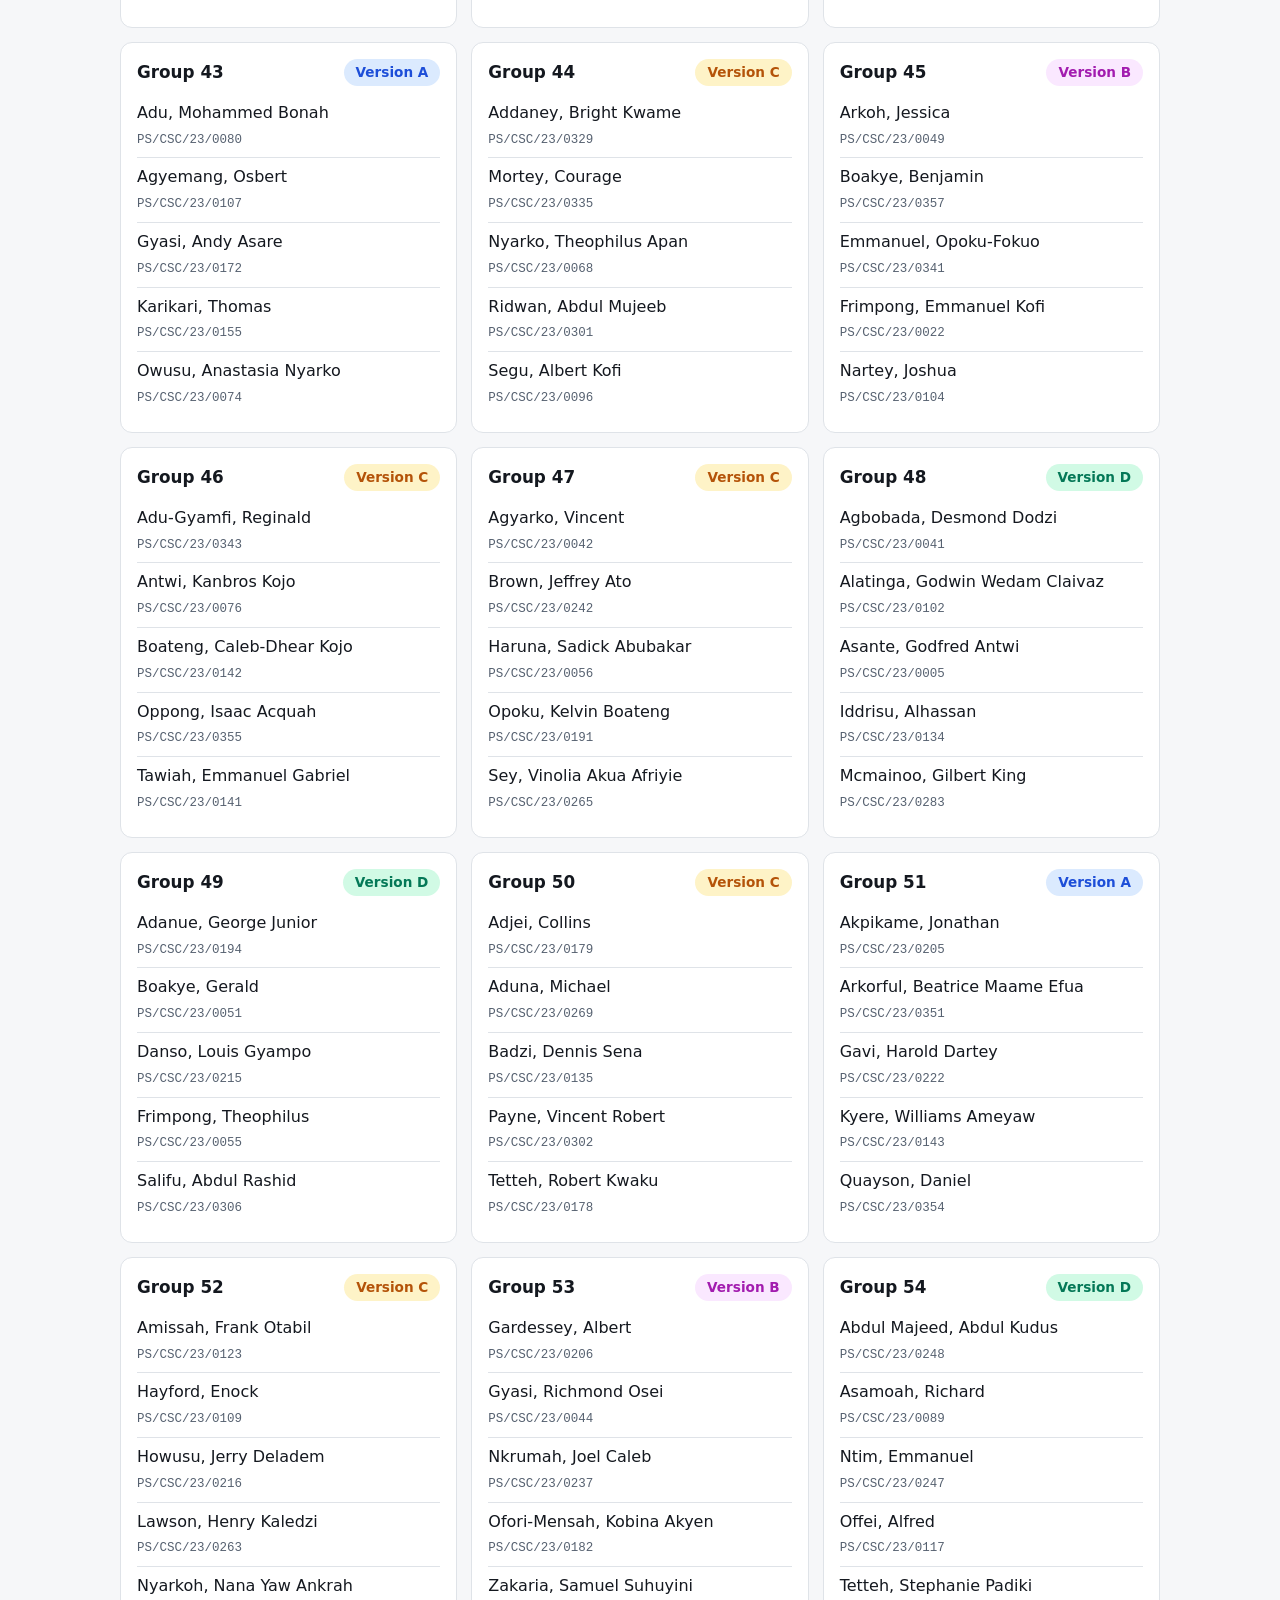
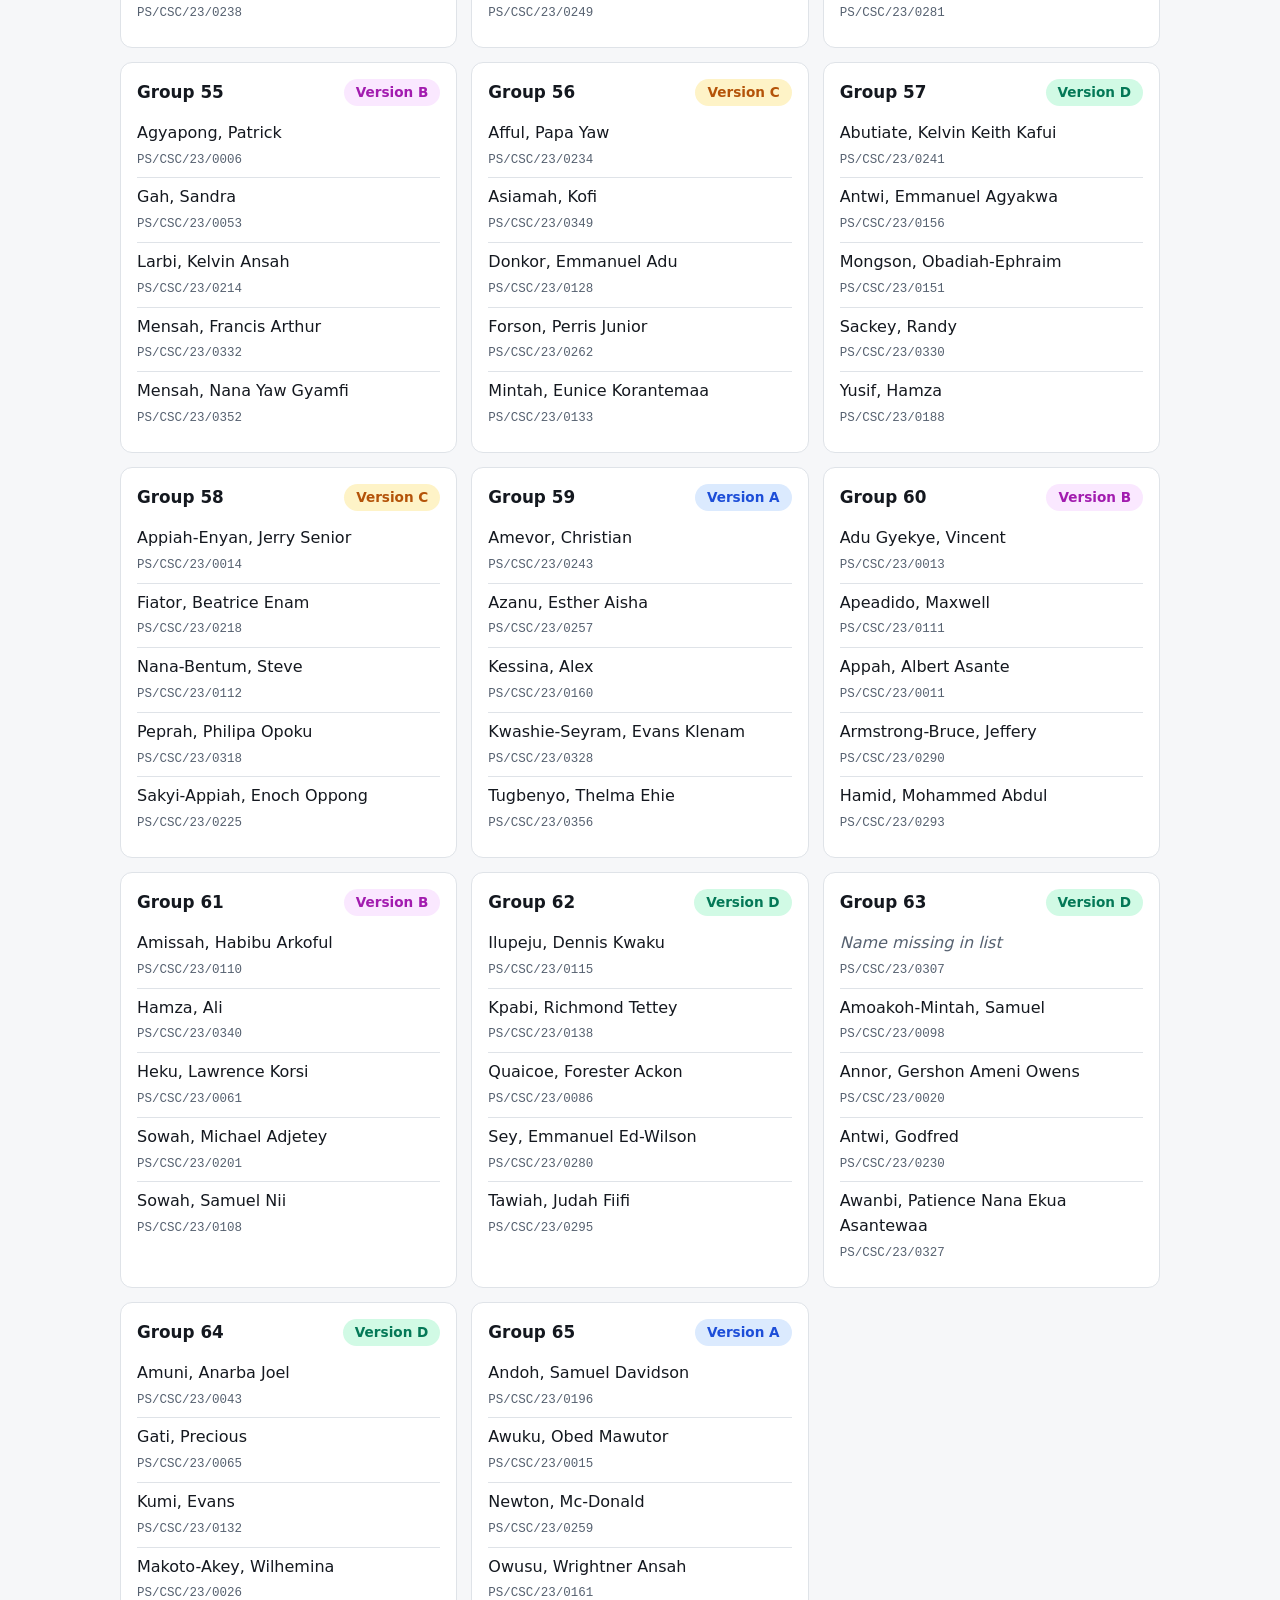
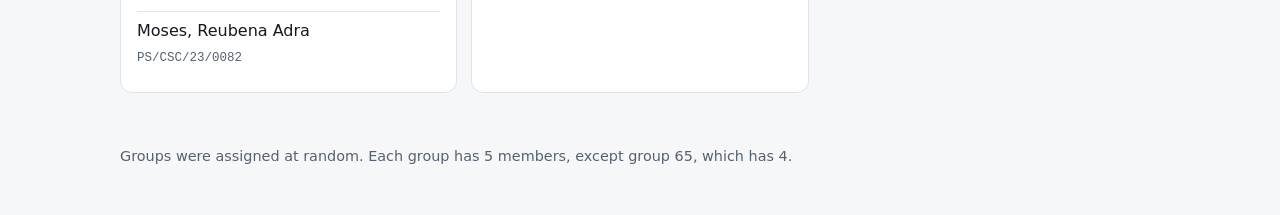
==== commit 91ec768b: "Modify submission details in index.html Updated submission details to include deadline time." ====
--- a/index.html
+++ b/index.html
@@ -11,7 +11,7 @@
 <main class="wrap">
 <section class="hero"><p class="muted" style="margin-bottom:4px">Advanced Operating Systems</p><h1>Perl group project</h1>
 <p class="lead">Find your group below. It tells you which version of the questions to answer. The instructions are on every question page.</p>
-<dl class="facts"><div><dt>Submission</dt><dd>11th to 13th November 2026</dd></div><div><dt>Submit to</dt><dd>Huawei Lab</dd></div><div><dt>Format</dt><dd>Handwritten in ink, with printed output screenshots</dd></div></dl></section>
+<dl class="facts"><div><dt>Submission</dt><dd>11th to 13th November 2026, by 6pm</dd></div><div><dt>Submit to</dt><dd>Huawei Lab</dd></div><div><dt>Format</dt><dd>Handwritten in ink, with printed output screenshots</dd></div></dl></section>
 <section class="block"><h2>Question versions</h2><div class="vgrid"><a class="vcard" href="a.html"><span class="big v-a">A</span><span><strong>Version A</strong><span class="muted small">17 groups</span></span></a><a class="vcard" href="b.html"><span class="big v-b">B</span><span><strong>Version B</strong><span class="muted small">16 groups</span></span></a><a class="vcard" href="c.html"><span class="big v-c">C</span><span><strong>Version C</strong><span class="muted small">16 groups</span></span></a><a class="vcard" href="d.html"><span class="big v-d">D</span><span><strong>Version D</strong><span class="muted small">16 groups</span></span></a></div></section>
 <section class="block"><h2>Find your group</h2>
 <div class="find"><label class="small muted" for="q">Search by name, index number or group number</label><input id="q" type="search" placeholder="For example PS/CSC/23/0001 or a surname" autocomplete="off"><div class="chips"><button class="chip" type="button" data-v="all" aria-pressed="true">All</button><button class="chip" type="button" data-v="A" aria-pressed="false">Version A</button><button class="chip" type="button" data-v="B" aria-pressed="false">Version B</button><button class="chip" type="button" data-v="C" aria-pressed="false">Version C</button><button class="chip" type="button" data-v="D" aria-pressed="false">Version D</button><span id="count" class="small muted">65 of 65 groups</span></div></div>
